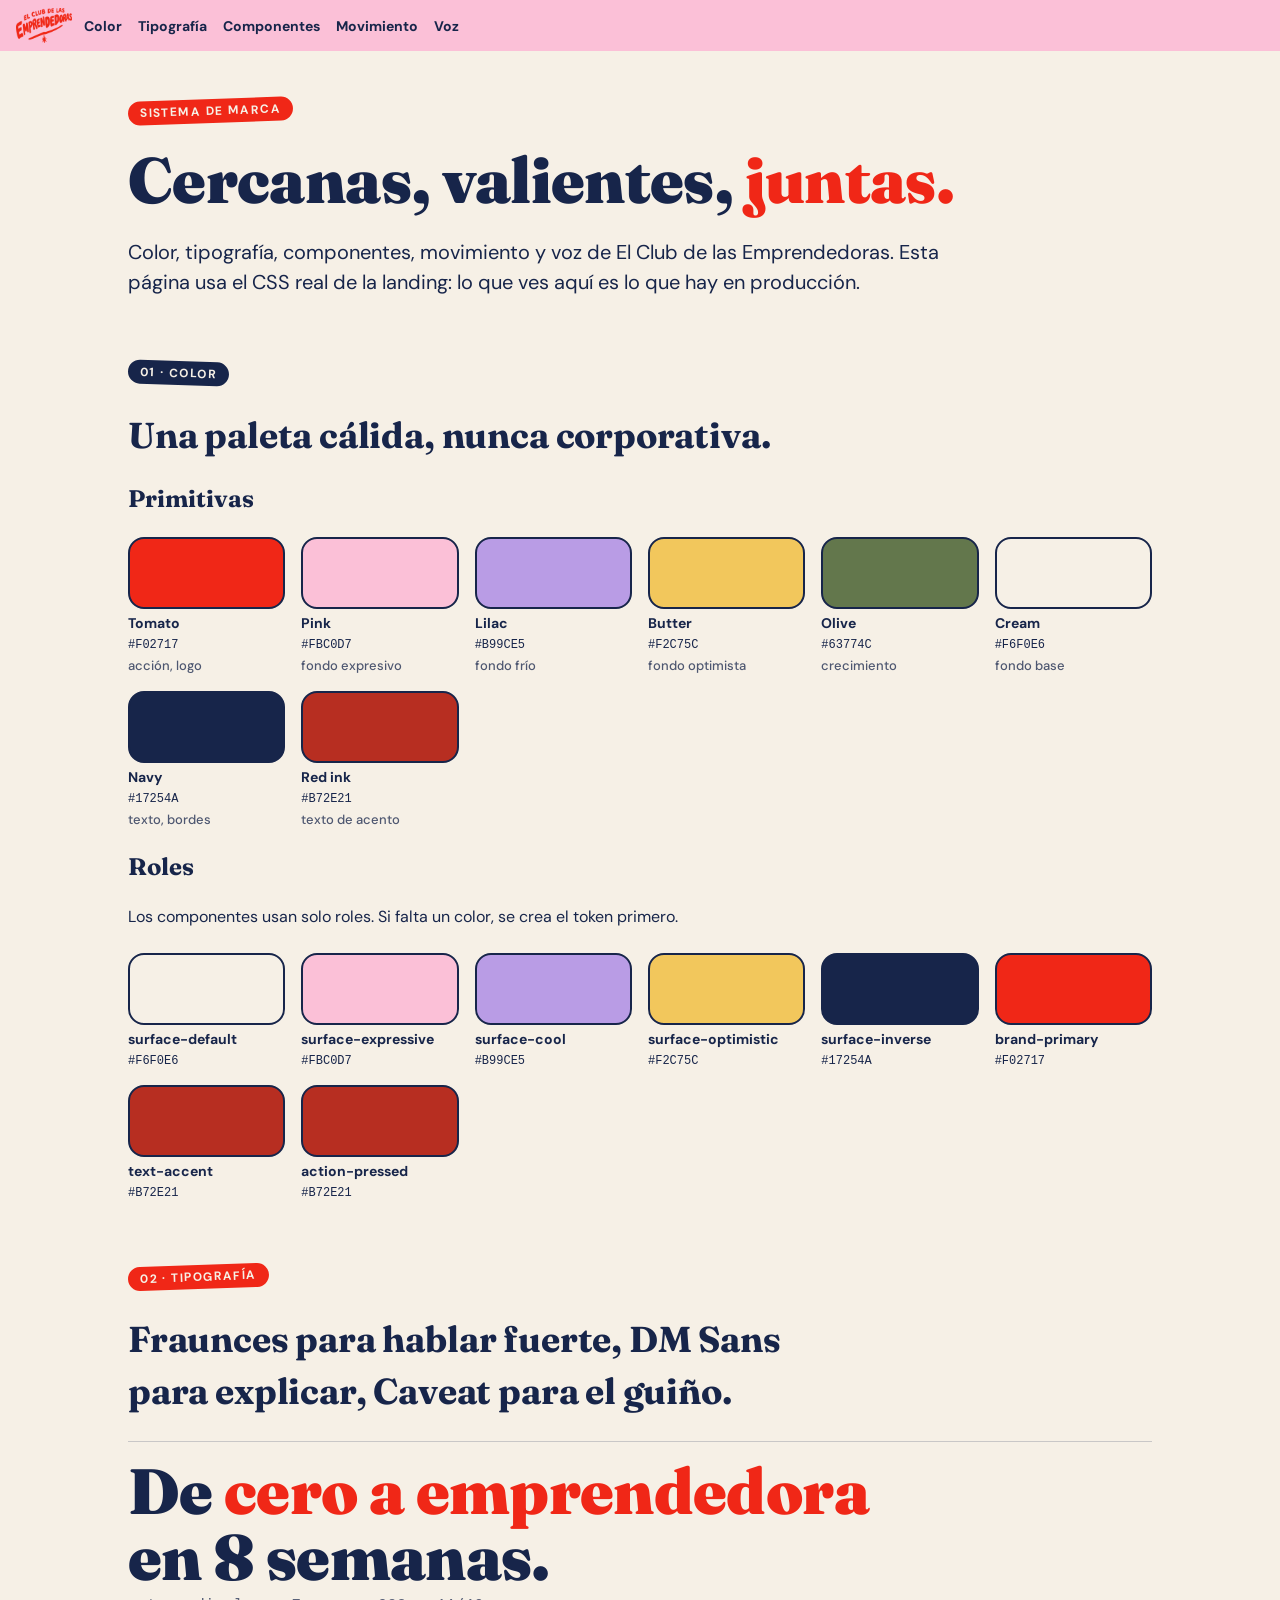
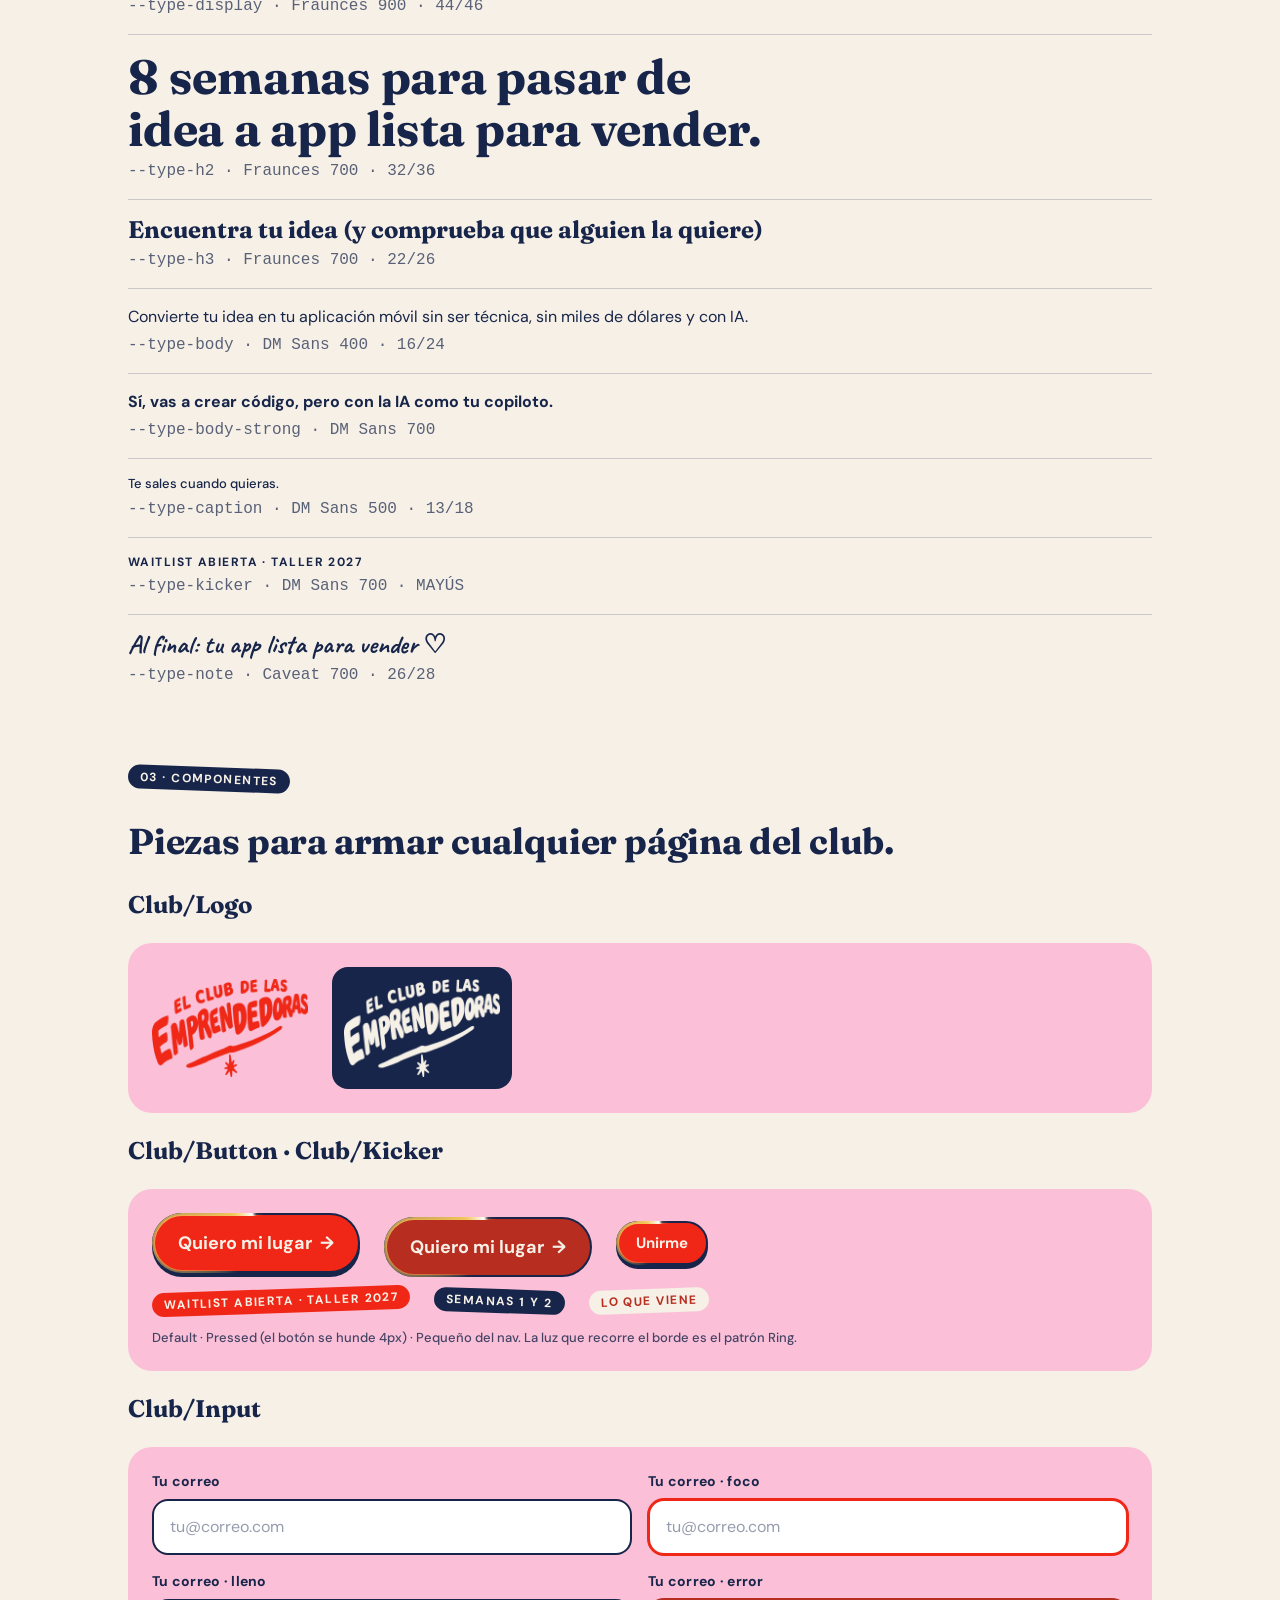
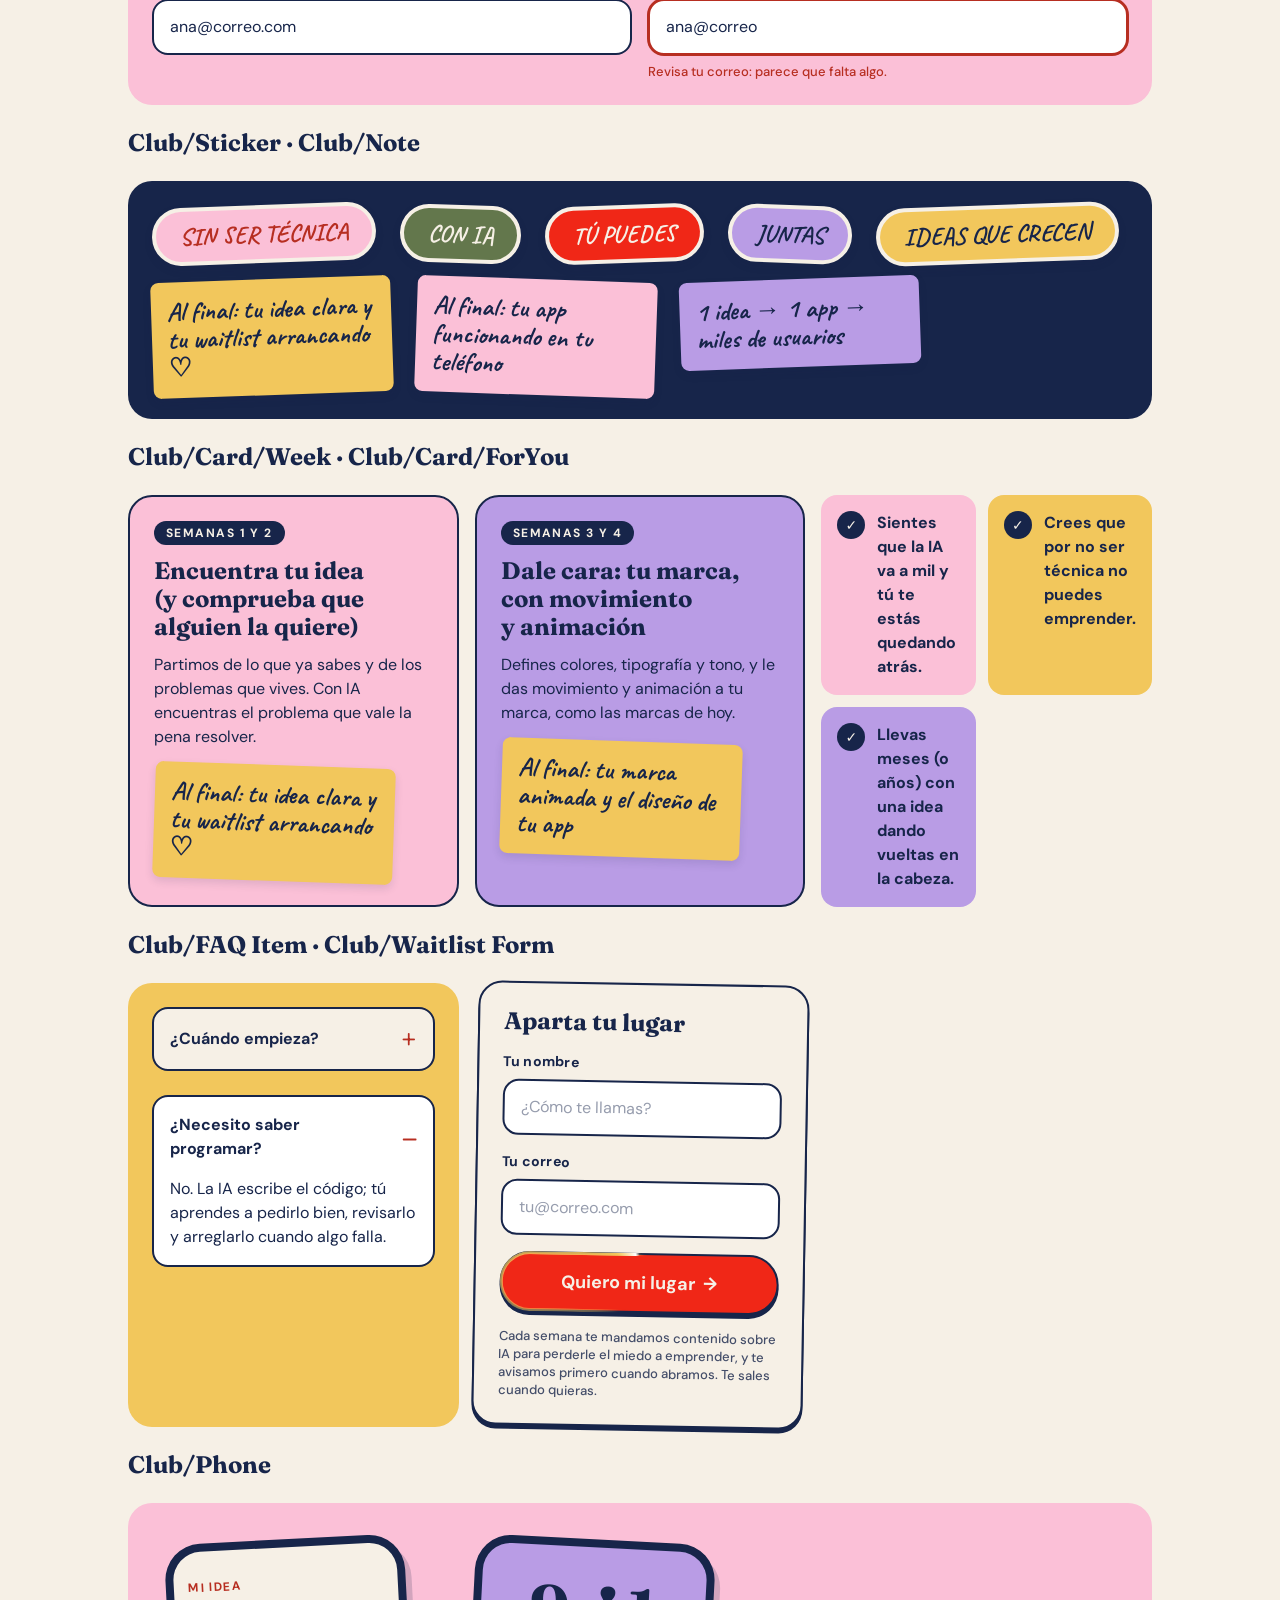
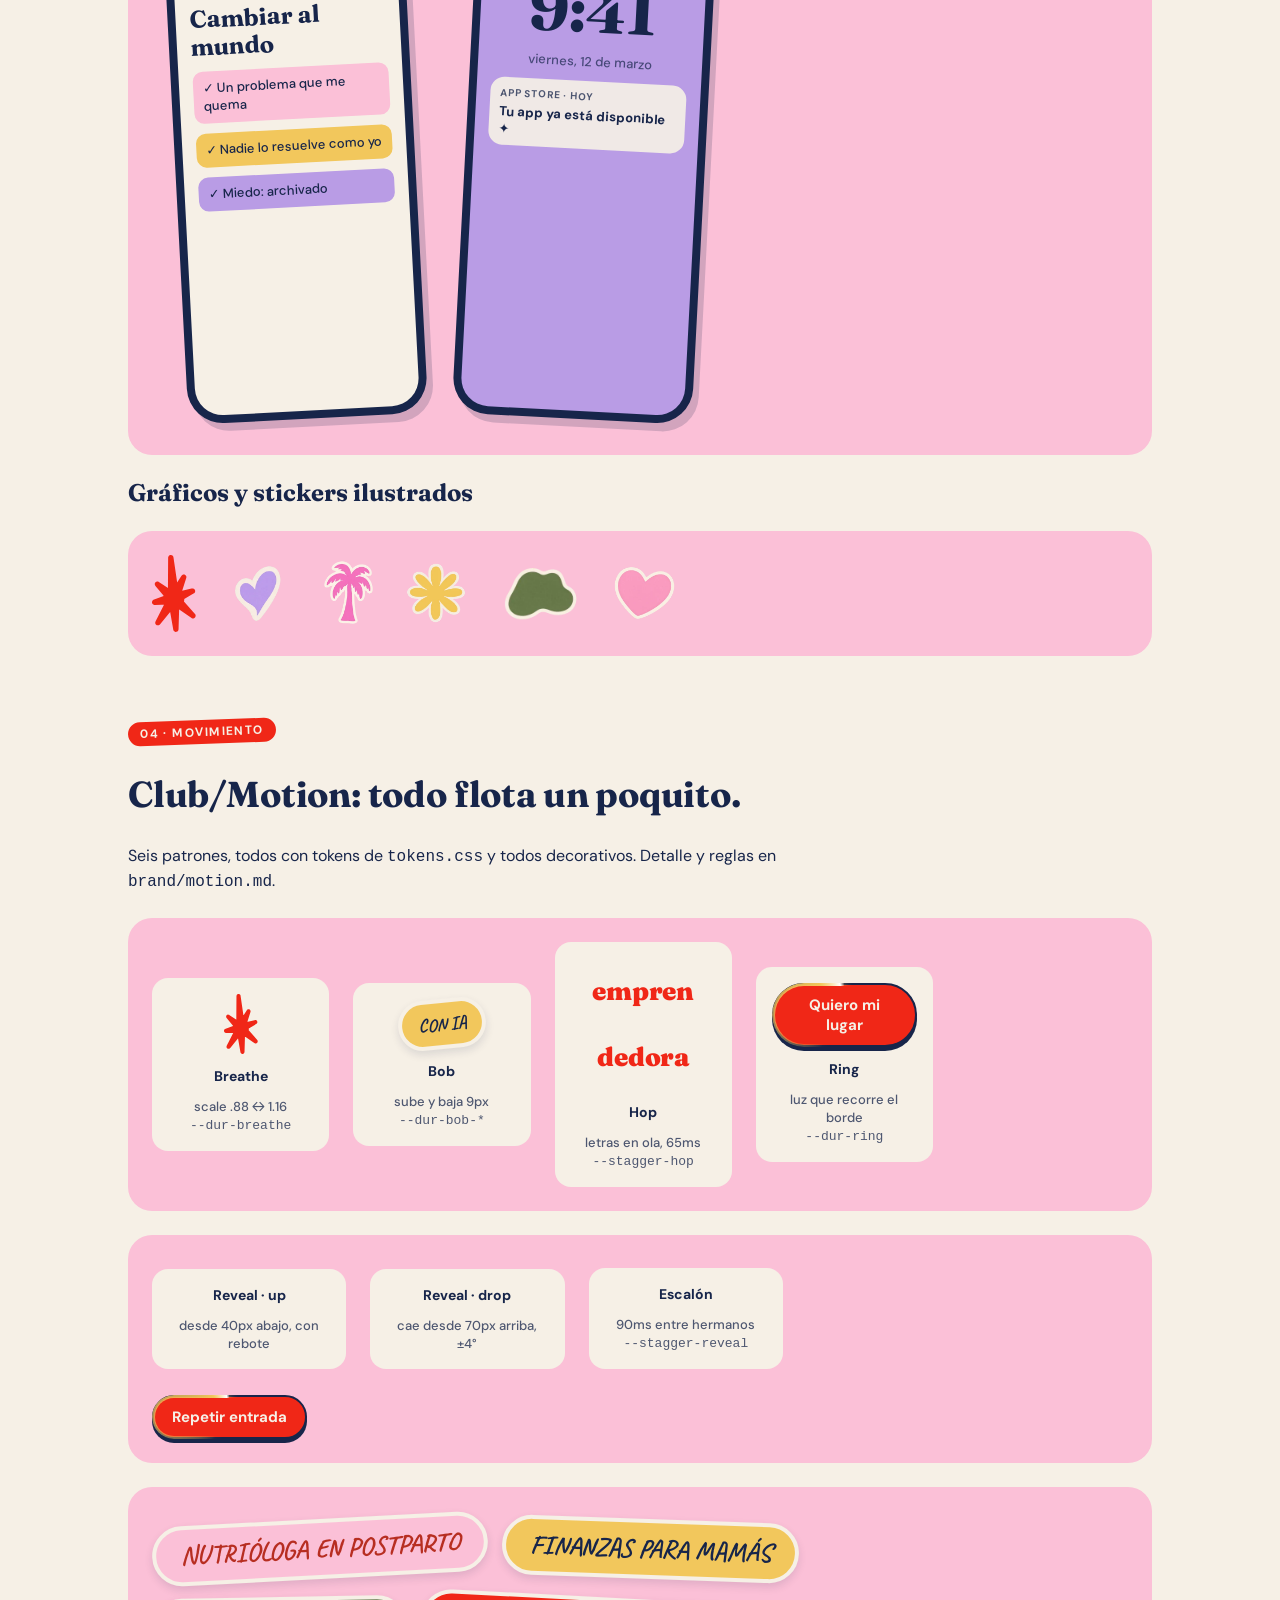
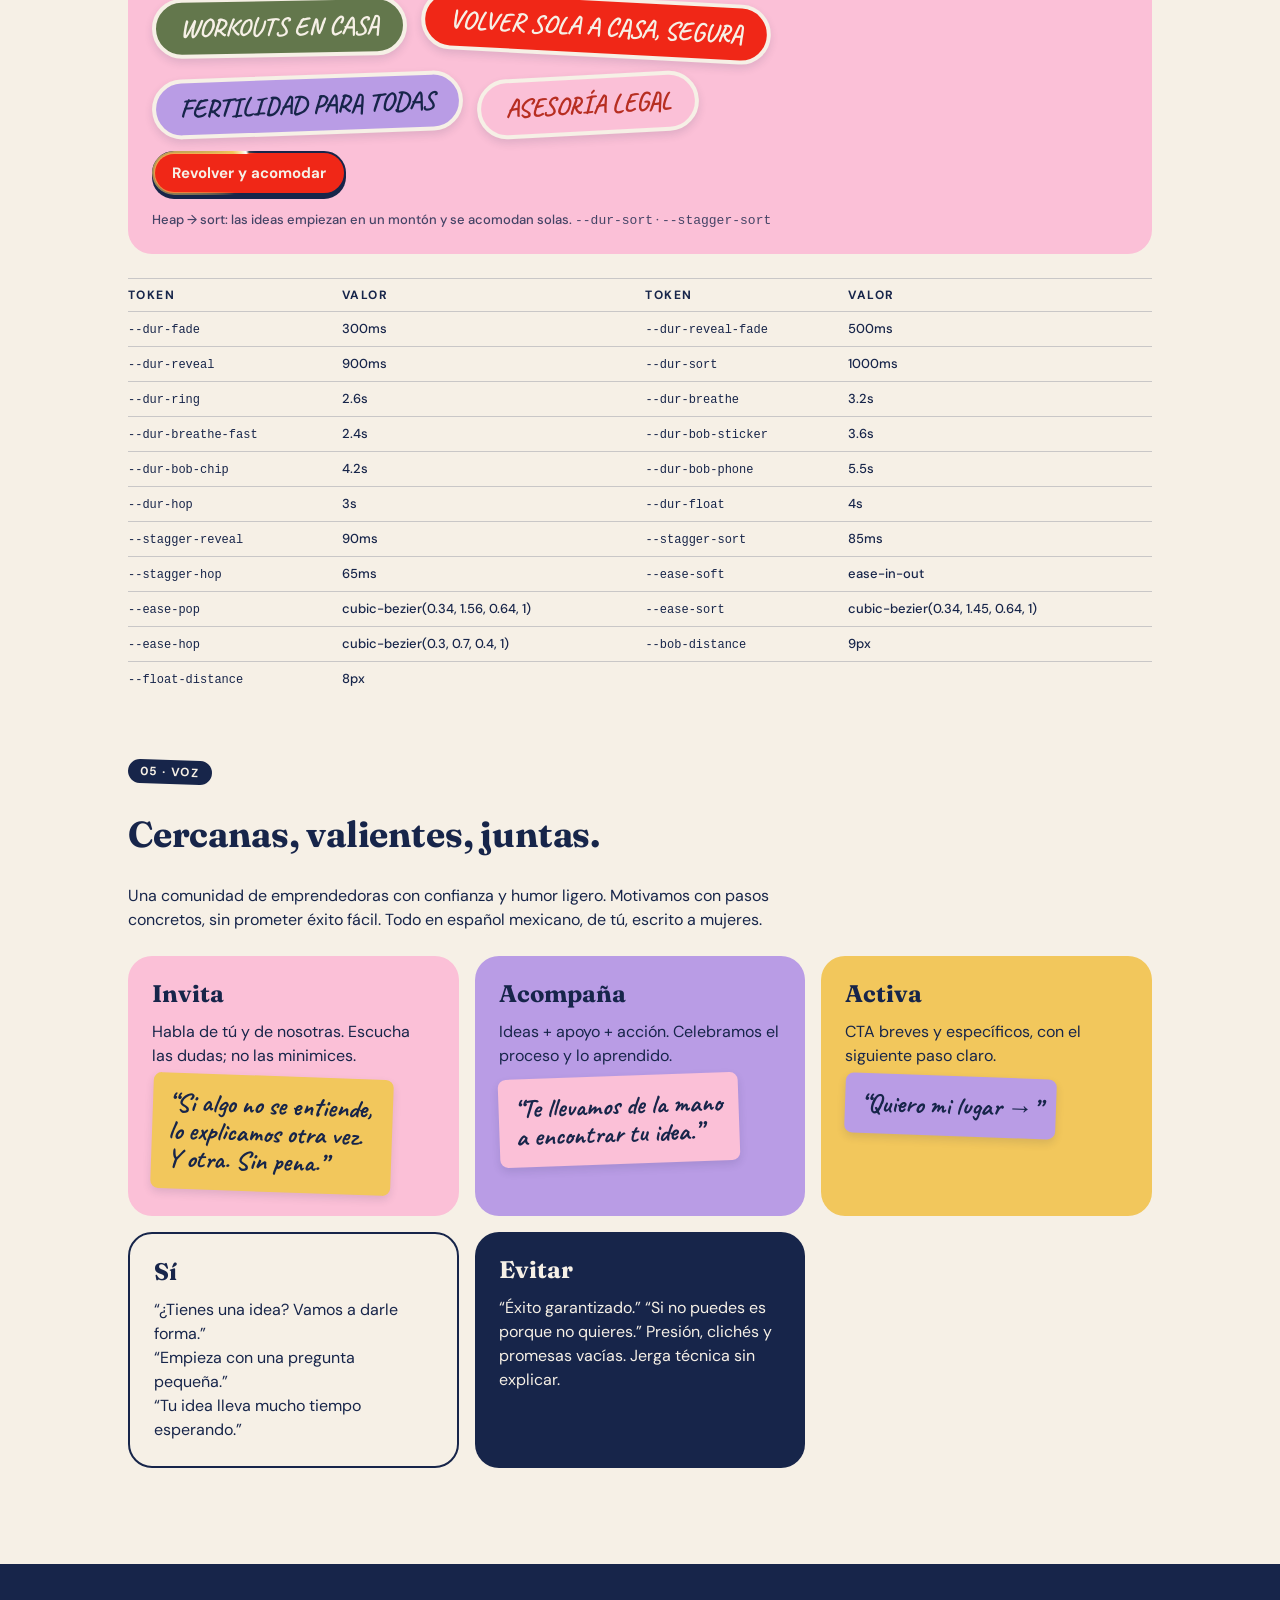
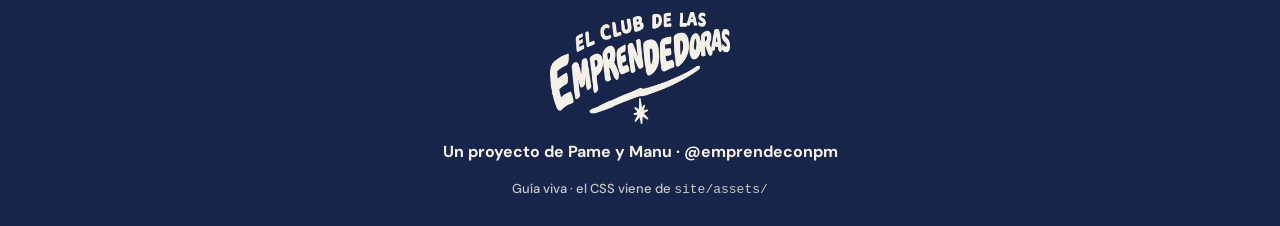
==== brand/index.html @ 13dfbea9 "Add the brand system: voice, foundations, components, motion, and a living guide Motion values becom" ====
<!doctype html>
<html lang="es-MX">
<head>
  <meta charset="utf-8">
  <meta name="viewport" content="width=device-width, initial-scale=1">
  <meta name="robots" content="noindex">
  <title>Sistema de marca · El Club de las Emprendedoras</title>
  <link rel="preconnect" href="https://fonts.googleapis.com">
  <link rel="preconnect" href="https://fonts.gstatic.com" crossorigin>
  <link rel="stylesheet" href="https://fonts.googleapis.com/css2?family=Caveat:wght@400;700&family=DM+Sans:opsz,wght@9..40,400;9..40,500;9..40,700&family=Fraunces:opsz,wght@9..144,700;9..144,900&display=swap">
  <!-- The guide renders with the site's own CSS, so it can't drift from the code. Serve from the repo root. -->
  <link rel="stylesheet" href="../site/assets/tokens.css">
  <link rel="stylesheet" href="../site/assets/styles.css">
  <style>
    .guide { max-width: var(--content-max); margin: 0 auto; padding: 0 var(--gutter) var(--space-96); }
    .guide__top {
      position: sticky; top: 0; z-index: 50; display: flex; gap: var(--space-12); align-items: center;
      padding: var(--space-8) var(--space-16); background: var(--surface-expressive);
    }
    .guide__top img { width: 56px; flex: none; }
    .guide__top nav { display: flex; gap: var(--space-16); overflow-x: auto; scrollbar-width: none; font: var(--type-label); white-space: nowrap; }
    .guide__top a { text-decoration: none; }
    .guide__top a:hover { text-decoration: underline; }
    .guide section { padding-top: var(--space-64); display: flex; flex-direction: column; gap: var(--space-24); }
    .guide h2.h2 { font-size: 28px; }
    .guide .intro { max-width: 60ch; }
    .grid { display: grid; gap: var(--space-16); grid-template-columns: repeat(auto-fill, minmax(min(100%, 140px), 1fr)); }
    .grid--wide { grid-template-columns: repeat(auto-fill, minmax(min(100%, 320px), 1fr)); }
    .cell { display: flex; flex-direction: column; gap: var(--space-8); align-items: flex-start; }
    .cell > small, .swatch small { font: var(--type-caption); opacity: 0.75; }
    .swatch { display: flex; flex-direction: column; gap: var(--space-4); font: var(--type-label); }
    .swatch i {
      display: block; height: 72px; border-radius: var(--radius-16); border: var(--stroke-ui) solid var(--border-default);
    }
    .swatch code, .cell code, .tokens code { font: 500 12px/16px ui-monospace, Menlo, monospace; }
    .specimen { display: grid; gap: var(--space-4); padding: var(--space-16) 0; border-top: var(--stroke-fine) solid rgb(23 37 74 / 0.2); }
    .specimen code { opacity: 0.7; }
    .stage { background: var(--surface-inverse); border-radius: var(--radius-24); padding: var(--space-24); color: var(--text-inverse); display: flex; flex-direction: column; gap: var(--space-16); align-items: flex-start; }
    .stage--light { background: var(--surface-expressive); color: var(--text-default); }
    .demo-row { display: flex; flex-wrap: wrap; gap: var(--space-24); align-items: center; }
    .demo-box { display: flex; flex-direction: column; gap: var(--space-12); align-items: center; padding: var(--space-16); background: var(--surface-default); color: var(--text-default); border-radius: var(--radius-16); min-width: 150px; text-align: center; }
    .demo-row > .demo-box { flex: 1 1 150px; }
    .demo-box img { width: 56px; }
    .demo-box strong { font: var(--type-label); }
    .demo-box small { font: var(--type-caption); opacity: 0.75; max-width: 22ch; }
    .btn.is-pressed { transform: translateY(4px); box-shadow: none; background: var(--action-pressed); }
    .field--focus input { border-color: var(--brand-primary); box-shadow: 0 0 0 1px var(--brand-primary); }
    .card-week { margin-top: 0; }
    .tokens { width: 100%; border-collapse: collapse; font: var(--type-caption); }
    .tokens th, .tokens td { text-align: left; padding: var(--space-8) var(--space-12) var(--space-8) 0; border-top: var(--stroke-fine) solid rgb(23 37 74 / 0.2); vertical-align: top; }
    .tokens th { font: var(--type-kicker); letter-spacing: .12em; text-transform: uppercase; }
    .replay { align-self: flex-start; }
    .voice { display: grid; gap: var(--space-16); grid-template-columns: repeat(auto-fit, minmax(min(100%, 260px), 1fr)); }
    .voice > div { padding: var(--space-24); border-radius: var(--radius-24); display: flex; flex-direction: column; gap: var(--space-8); }
    .voice h3 { margin-bottom: var(--space-4); }
    .no-motion-note { display: none; }
    @media (prefers-reduced-motion: reduce) { .no-motion-note { display: block; } }
    @media (min-width: 900px) { .guide h2.h2 { font-size: 36px; } }
  </style>
</head>
<body>
  <header class="guide__top">
    <img src="../site/assets/brand/logo-tomato.webp" width="56" height="35" alt="El Club de las Emprendedoras">
    <nav aria-label="Secciones">
      <a href="#color">Color</a><a href="#tipografia">Tipografía</a><a href="#componentes">Componentes</a>
      <a href="#movimiento">Movimiento</a><a href="#voz">Voz</a>
    </nav>
  </header>

  <main class="guide">
    <section style="padding-top: var(--space-48)">
      <p class="kicker kicker--tomato tilt-l">Sistema de marca</p>
      <h1 class="display">Cercanas, valientes, <span class="accent">juntas.</span></h1>
      <p class="lead intro">Color, tipografía, componentes, movimiento y voz de El Club de las Emprendedoras. Esta página usa el CSS real de la landing: lo que ves aquí es lo que hay en producción.</p>
      <p class="caption no-motion-note">Tienes “reducir movimiento” activado en tu sistema: las animaciones de esta guía están apagadas, igual que en la landing.</p>
    </section>

    <!-- COLOR -->
    <section id="color">
      <p class="kicker kicker--navy tilt-r">01 · Color</p>
      <h2 class="h2">Una paleta cálida, nunca corporativa.</h2>
      <h3 class="h3">Primitivas</h3>
      <div class="grid">
        <div class="swatch"><i style="background:var(--club-tomato)"></i>Tomato<code data-var="--club-tomato"></code><small>acción, logo</small></div>
        <div class="swatch"><i style="background:var(--club-pink)"></i>Pink<code data-var="--club-pink"></code><small>fondo expresivo</small></div>
        <div class="swatch"><i style="background:var(--club-lilac)"></i>Lilac<code data-var="--club-lilac"></code><small>fondo frío</small></div>
        <div class="swatch"><i style="background:var(--club-butter)"></i>Butter<code data-var="--club-butter"></code><small>fondo optimista</small></div>
        <div class="swatch"><i style="background:var(--club-olive)"></i>Olive<code data-var="--club-olive"></code><small>crecimiento</small></div>
        <div class="swatch"><i style="background:var(--club-cream)"></i>Cream<code data-var="--club-cream"></code><small>fondo base</small></div>
        <div class="swatch"><i style="background:var(--club-navy)"></i>Navy<code data-var="--club-navy"></code><small>texto, bordes</small></div>
        <div class="swatch"><i style="background:var(--club-red-ink)"></i>Red ink<code data-var="--club-red-ink"></code><small>texto de acento</small></div>
      </div>
      <h3 class="h3">Roles</h3>
      <p>Los componentes usan solo roles. Si falta un color, se crea el token primero.</p>
      <div class="grid">
        <div class="swatch"><i style="background:var(--surface-default)"></i>surface-default<code data-var="--surface-default"></code></div>
        <div class="swatch"><i style="background:var(--surface-expressive)"></i>surface-expressive<code data-var="--surface-expressive"></code></div>
        <div class="swatch"><i style="background:var(--surface-cool)"></i>surface-cool<code data-var="--surface-cool"></code></div>
        <div class="swatch"><i style="background:var(--surface-optimistic)"></i>surface-optimistic<code data-var="--surface-optimistic"></code></div>
        <div class="swatch"><i style="background:var(--surface-inverse)"></i>surface-inverse<code data-var="--surface-inverse"></code></div>
        <div class="swatch"><i style="background:var(--brand-primary)"></i>brand-primary<code data-var="--brand-primary"></code></div>
        <div class="swatch"><i style="background:var(--text-accent)"></i>text-accent<code data-var="--text-accent"></code></div>
        <div class="swatch"><i style="background:var(--action-pressed)"></i>action-pressed<code data-var="--action-pressed"></code></div>
      </div>
    </section>

    <!-- TIPOGRAFIA -->
    <section id="tipografia">
      <p class="kicker kicker--tomato tilt-l">02 · Tipografía</p>
      <h2 class="h2">Fraunces para hablar fuerte, DM Sans para explicar, Caveat para el guiño.</h2>
      <div>
        <div class="specimen"><span class="display">De <span class="accent">cero a emprendedora</span> en 8 semanas.</span><code>--type-display · Fraunces 900 · 44/46</code></div>
        <div class="specimen"><span class="h2">8 semanas para pasar de idea a app lista para vender.</span><code>--type-h2 · Fraunces 700 · 32/36</code></div>
        <div class="specimen"><span class="h3">Encuentra tu idea (y comprueba que alguien la quiere)</span><code>--type-h3 · Fraunces 700 · 22/26</code></div>
        <div class="specimen"><span style="font: var(--type-body)">Convierte tu idea en tu aplicación móvil sin ser técnica, sin miles de dólares y con IA.</span><code>--type-body · DM Sans 400 · 16/24</code></div>
        <div class="specimen"><span style="font: var(--type-body-strong)">Sí, vas a crear código, pero con la IA como tu copiloto.</span><code>--type-body-strong · DM Sans 700</code></div>
        <div class="specimen"><span style="font: var(--type-caption)">Te sales cuando quieras.</span><code>--type-caption · DM Sans 500 · 13/18</code></div>
        <div class="specimen"><span style="font: var(--type-kicker); letter-spacing:.12em; text-transform:uppercase">Waitlist abierta · Taller 2027</span><code>--type-kicker · DM Sans 700 · MAYÚS</code></div>
        <div class="specimen"><span style="font: var(--type-note)">Al final: tu app lista para vender ♡</span><code>--type-note · Caveat 700 · 26/28</code></div>
      </div>
    </section>

    <!-- COMPONENTES -->
    <section id="componentes">
      <p class="kicker kicker--navy tilt-r">03 · Componentes</p>
      <h2 class="h2">Piezas para armar cualquier página del club.</h2>

      <h3 class="h3">Club/Logo</h3>
      <div class="stage stage--light">
        <div class="demo-row">
          <img src="../site/assets/brand/logo-tomato.webp" width="156" height="97" alt="Logo tomato">
          <span style="background:var(--surface-inverse); padding:12px; border-radius:16px"><img src="../site/assets/brand/logo-cream.webp" width="156" height="97" alt="Logo cream"></span>
        </div>
      </div>

      <h3 class="h3">Club/Button · Club/Kicker</h3>
      <div class="stage stage--light">
        <div class="demo-row">
          <a class="btn" href="#componentes"><span class="btn__label">Quiero mi lugar</span><span aria-hidden="true">→</span></a>
          <a class="btn is-pressed" href="#componentes"><span class="btn__label">Quiero mi lugar</span><span aria-hidden="true">→</span></a>
          <a class="btn btn--sm" href="#componentes">Unirme</a>
        </div>
        <div class="demo-row">
          <span class="kicker kicker--tomato tilt-l">Waitlist abierta · Taller 2027</span>
          <span class="kicker kicker--navy tilt-r">Semanas 1 y 2</span>
          <span class="kicker kicker--cream tilt-l">Lo que viene</span>
        </div>
        <small class="caption">Default · Pressed (el botón se hunde 4px) · Pequeño del nav. La luz que recorre el borde es el patrón Ring.</small>
      </div>

      <h3 class="h3">Club/Input</h3>
      <div class="stage stage--light">
        <div class="grid grid--wide" style="width:100%">
          <div class="field"><label for="i1">Tu correo</label><input id="i1" type="email" placeholder="tu@correo.com"></div>
          <div class="field field--focus"><label for="i2">Tu correo · foco</label><input id="i2" type="email" placeholder="tu@correo.com"></div>
          <div class="field"><label for="i3">Tu correo · lleno</label><input id="i3" type="email" value="ana@correo.com"></div>
          <div class="field"><label for="i4">Tu correo · error</label><input id="i4" type="email" value="ana@correo" aria-invalid="true"><p class="field__error">Revisa tu correo: parece que falta algo.</p></div>
        </div>
      </div>

      <h3 class="h3">Club/Sticker · Club/Note</h3>
      <div class="stage">
        <div class="demo-row">
          <span class="sticker sticker--pink tilt-l">Sin ser técnica</span>
          <span class="sticker sticker--olive tilt-r">Con IA</span>
          <span class="sticker sticker--tomato tilt-l">Tú puedes</span>
          <span class="sticker sticker--lilac tilt-r">Juntas</span>
          <span class="sticker sticker--butter tilt-l">Ideas que crecen</span>
        </div>
        <div class="demo-row">
          <p class="note note--butter tilt-l">Al final: tu idea clara y tu waitlist arrancando ♡</p>
          <p class="note note--pink tilt-r">Al final: tu app funcionando en tu teléfono</p>
          <p class="note note--lilac tilt-l">1 idea → 1 app → miles de usuarios</p>
        </div>
      </div>

      <h3 class="h3">Club/Card/Week · Club/Card/ForYou</h3>
      <div class="grid grid--wide">
        <article class="card-week card-week--pink">
          <p class="kicker kicker--navy">Semanas 1 y 2</p>
          <h3 class="h3">Encuentra tu idea (y comprueba que alguien la quiere)</h3>
          <p>Partimos de lo que ya sabes y de los problemas que vives. Con IA encuentras el problema que vale la pena resolver.</p>
          <p class="note note--butter tilt-r">Al final: tu idea clara y tu waitlist arrancando ♡</p>
        </article>
        <article class="card-week card-week--lilac">
          <p class="kicker kicker--navy">Semanas 3 y 4</p>
          <h3 class="h3">Dale cara: tu marca, con movimiento y animación</h3>
          <p>Defines colores, tipografía y tono, y le das movimiento y animación a tu marca, como las marcas de hoy.</p>
          <p class="note note--butter tilt-r">Al final: tu marca animada y el diseño de tu app</p>
        </article>
        <ul class="for-you" style="align-self:start">
          <li class="for-you__item for-you__item--pink">Sientes que la IA va a mil y tú te estás quedando atrás.</li>
          <li class="for-you__item for-you__item--butter">Crees que por no ser técnica no puedes emprender.</li>
          <li class="for-you__item for-you__item--lilac">Llevas meses (o años) con una idea dando vueltas en la cabeza.</li>
        </ul>
      </div>

      <h3 class="h3">Club/FAQ Item · Club/Waitlist Form</h3>
      <div class="grid grid--wide">
        <div class="stage" style="background:var(--surface-optimistic); color:var(--text-default)">
          <div class="faq" style="width:100%; display:flex; flex-direction:column; gap:12px">
            <details class="faq__item"><summary>¿Cuándo empieza?</summary><p>En 2027. Las que están en la waitlist conocen la fecha antes que nadie.</p></details>
            <details class="faq__item" open><summary>¿Necesito saber programar?</summary><p>No. La IA escribe el código; tú aprendes a pedirlo bien, revisarlo y arreglarlo cuando algo falla.</p></details>
          </div>
        </div>
        <div class="waitlist waitlist--tilt">
          <form class="waitlist__form" onsubmit="return false">
            <h3 class="h3">Aparta tu lugar</h3>
            <div class="field"><label for="w1">Tu nombre</label><input id="w1" type="text" placeholder="¿Cómo te llamas?"></div>
            <div class="field"><label for="w2">Tu correo</label><input id="w2" type="email" placeholder="tu@correo.com"></div>
            <button class="btn btn--block" type="submit"><span class="btn__label">Quiero mi lugar</span><span aria-hidden="true">→</span></button>
            <p class="caption">Cada semana te mandamos contenido sobre IA para perderle el miedo a emprender, y te avisamos primero cuando abramos. Te sales cuando quieras.</p>
          </form>
        </div>
      </div>

      <h3 class="h3">Club/Phone</h3>
      <div class="stage stage--light">
        <div class="demo-row" style="gap:48px; padding:12px 24px">
          <div class="phone phone--tilt-l" aria-hidden="true">
            <div class="phone__screen">
              <p class="screen-kicker">Mi idea</p>
              <p class="screen-title">Cambiar al mundo</p>
              <p class="screen-row screen-row--pink">✓ Un problema que me quema</p>
              <p class="screen-row screen-row--butter">✓ Nadie lo resuelve como yo</p>
              <p class="screen-row screen-row--lilac">✓ Miedo: archivado</p>
            </div>
          </div>
          <div class="phone phone--tilt-r" aria-hidden="true">
            <div class="phone__screen phone__screen--lock">
              <p class="screen-time">9:41</p>
              <p class="screen-caption">viernes, 12 de marzo</p>
              <p class="screen-notif"><small>App Store · hoy</small>Tu app ya está disponible ✦</p>
            </div>
          </div>
        </div>
      </div>

      <h3 class="h3">Gráficos y stickers ilustrados</h3>
      <div class="stage stage--light">
        <div class="demo-row">
          <img src="../site/assets/brand/asterisk.svg" width="44" height="78" alt="Asterisco">
          <img src="../site/assets/img/lilac-heart.webp" width="72" height="69" alt="Corazón lila">
          <img src="../site/assets/img/pink-palm.webp" width="64" height="74" alt="Palma rosa">
          <img src="../site/assets/img/yellow-flower.webp" width="64" height="64" alt="Flor mantequilla">
          <img src="../site/assets/img/olive-blob.webp" width="96" alt="Blob olive">
          <img src="../site/assets/img/pink-heart.webp" width="64" height="59" alt="Corazón rosa">
        </div>
      </div>
    </section>

    <!-- MOVIMIENTO -->
    <section id="movimiento">
      <p class="kicker kicker--tomato tilt-l">04 · Movimiento</p>
      <h2 class="h2">Club/Motion: todo flota un poquito.</h2>
      <p class="intro">Seis patrones, todos con tokens de <code>tokens.css</code> y todos decorativos. Detalle y reglas en <code>brand/motion.md</code>.</p>

      <div class="stage stage--light">
        <div class="demo-row">
          <div class="demo-box"><img src="../site/assets/brand/asterisk.svg" alt="" style="width:34px; animation: club-breathe var(--dur-breathe-fast) var(--ease-soft) infinite"><strong>Breathe</strong><small>scale .88 ↔ 1.16<br><code>--dur-breathe</code></small></div>
          <div class="demo-box"><span class="sticker sticker--butter" style="animation: club-bob var(--dur-bob-sticker) var(--ease-soft) infinite; rotate:-6deg; font-size:18px; padding:8px 16px">Con IA</span><strong>Bob</strong><small>sube y baja 9px<br><code>--dur-bob-*</code></small></div>
          <div class="demo-box"><span class="display" style="font-size:26px"><span class="accent" id="hop-demo">emprendedora</span></span><strong>Hop</strong><small>letras en ola, 65ms<br><code>--stagger-hop</code></small></div>
          <div class="demo-box"><a class="btn btn--sm" href="#movimiento">Quiero mi lugar</a><strong>Ring</strong><small>luz que recorre el borde<br><code>--dur-ring</code></small></div>
        </div>
      </div>

      <div class="stage stage--light">
        <div class="motion" id="reveal-demo">
          <div class="demo-row" style="min-height:120px">
            <div data-reveal="up" class="demo-box"><strong>Reveal · up</strong><small>desde 40px abajo, con rebote</small></div>
            <div data-reveal="drop" class="demo-box" style="--d:90ms"><strong>Reveal · drop</strong><small>cae desde 70px arriba, ±4°</small></div>
            <div data-reveal="up" class="demo-box" style="--d:180ms"><strong>Escalón</strong><small>90ms entre hermanos<br><code>--stagger-reveal</code></small></div>
          </div>
        </div>
        <button class="btn btn--sm replay" type="button" id="replay-reveal">Repetir entrada</button>
      </div>

      <div class="stage stage--light">
        <div class="motion">
          <ul class="chips" id="sort-demo" aria-label="Ejemplo de ideas">
            <li class="sticker sticker--pink">Nutrióloga en postparto</li>
            <li class="sticker sticker--butter">Finanzas para mamás</li>
            <li class="sticker sticker--olive">Workouts en casa</li>
            <li class="sticker sticker--tomato">Volver sola a casa, segura</li>
            <li class="sticker sticker--lilac">Fertilidad para todas</li>
            <li class="sticker sticker--pink">Asesoría legal</li>
          </ul>
        </div>
        <button class="btn btn--sm replay" type="button" id="replay-sort">Revolver y acomodar</button>
        <small class="caption">Heap → sort: las ideas empiezan en un montón y se acomodan solas. <code>--dur-sort</code> · <code>--stagger-sort</code></small>
      </div>

      <div style="overflow-x:auto">
      <table class="tokens">
        <thead><tr><th>Token</th><th>Valor</th><th>Token</th><th>Valor</th></tr></thead>
        <tbody id="motion-tokens"></tbody>
      </table>
      </div>
    </section>

    <!-- VOZ -->
    <section id="voz">
      <p class="kicker kicker--navy tilt-r">05 · Voz</p>
      <h2 class="h2">Cercanas, valientes, juntas.</h2>
      <p class="intro">Una comunidad de emprendedoras con confianza y humor ligero. Motivamos con pasos concretos, sin prometer éxito fácil. Todo en español mexicano, de tú, escrito a mujeres.</p>
      <div class="voice">
        <div style="background:var(--brand-secondary)"><h3 class="h3">Invita</h3><p>Habla de tú y de nosotras. Escucha las dudas; no las minimices.</p><p class="note note--butter tilt-r">“Si algo no se entiende, lo explicamos otra vez. Y otra. Sin pena.”</p></div>
        <div style="background:var(--brand-tertiary)"><h3 class="h3">Acompaña</h3><p>Ideas + apoyo + acción. Celebramos el proceso y lo aprendido.</p><p class="note note--pink tilt-l">“Te llevamos de la mano a encontrar tu idea.”</p></div>
        <div style="background:var(--surface-optimistic)"><h3 class="h3">Activa</h3><p>CTA breves y específicos, con el siguiente paso claro.</p><p class="note note--lilac tilt-r">“Quiero mi lugar →”</p></div>
        <div style="background:var(--surface-default); border:2px solid var(--border-default)"><h3 class="h3">Sí</h3><p>“¿Tienes una idea? Vamos a darle forma.”<br>“Empieza con una pregunta pequeña.”<br>“Tu idea lleva mucho tiempo esperando.”</p></div>
        <div style="background:var(--surface-inverse); color:var(--text-inverse)"><h3 class="h3">Evitar</h3><p>“Éxito garantizado.” “Si no puedes es porque no quieres.” Presión, clichés y promesas vacías. Jerga técnica sin explicar.</p></div>
      </div>
    </section>
  </main>

  <footer class="footer">
    <img src="../site/assets/brand/logo-cream.webp" width="180" height="112" alt="El Club de las Emprendedoras">
    <p class="footer__by">Un proyecto de Pame y Manu · @emprendeconpm</p>
    <p class="caption">Guía viva · el CSS viene de <code>site/assets/</code></p>
  </footer>

  <script>
    (() => {
      const root = getComputedStyle(document.documentElement);
      const val = (name) => root.getPropertyValue(name).trim();
      document.querySelectorAll("[data-var]").forEach((el) => { el.textContent = val(el.dataset.var).toUpperCase(); });

      // Motion token table, read from tokens.css so it can't drift.
      const names = ["--dur-fade", "--dur-reveal-fade", "--dur-reveal", "--dur-sort", "--dur-ring", "--dur-breathe", "--dur-breathe-fast",
        "--dur-bob-sticker", "--dur-bob-chip", "--dur-bob-phone", "--dur-hop", "--dur-float", "--stagger-reveal", "--stagger-sort",
        "--stagger-hop", "--ease-soft", "--ease-pop", "--ease-sort", "--ease-hop", "--bob-distance", "--float-distance"];
      const tbody = document.getElementById("motion-tokens");
      for (let i = 0; i < names.length; i += 2) {
        const tr = document.createElement("tr");
        for (const n of [names[i], names[i + 1]]) {
          tr.insertAdjacentHTML("beforeend", n ? `<td><code>${n}</code></td><td>${val(n)}</td>` : "<td></td><td></td>");
        }
        tbody.append(tr);
      }

      // Hop: split the word into letters, same markup motion.js produces.
      const hop = document.getElementById("hop-demo");
      const text = hop.textContent;
      hop.setAttribute("aria-label", text);
      hop.textContent = "";
      [...text].forEach((ch, i) => {
        const s = document.createElement("span");
        s.className = "jump__ch"; s.style.setProperty("--i", i); s.textContent = ch; s.setAttribute("aria-hidden", "true");
        hop.append(s);
      });

      const reduce = matchMedia("(prefers-reduced-motion: reduce)").matches;

      // Reveal: toggle .is-in, the same class motion.js uses.
      const revealBox = document.getElementById("reveal-demo");
      const items = [...revealBox.querySelectorAll("[data-reveal]")];
      const playReveal = () => {
        items.forEach((el) => el.classList.remove("is-in"));
        void revealBox.offsetWidth;
        requestAnimationFrame(() => requestAnimationFrame(() => items.forEach((el) => el.classList.add("is-in"))));
      };
      new IntersectionObserver(([e], o) => { if (e.isIntersecting) { playReveal(); o.disconnect(); } }, { threshold: 0.4 }).observe(revealBox);
      document.getElementById("replay-reveal").addEventListener("click", playReveal);
      if (reduce) items.forEach((el) => el.classList.add("is-in"));

      // Heap -> sort, a small version of motion.js (offsetLeft/Top ignore transforms).
      const chips = document.getElementById("sort-demo");
      const stickers = [...chips.children];
      const rand = (i, s) => { const x = Math.sin(i * 12.9898 + s * 78.233) * 43758.5453; return x - Math.floor(x); };
      const pile = (salt) => {
        chips.classList.remove("is-sorted");
        const w = chips.clientWidth, heapY = Math.min(chips.clientHeight / 2, 90);
        stickers.forEach((c, i) => {
          c.style.setProperty("--i", i);
          const cx = c.offsetLeft + c.offsetWidth / 2, cy = c.offsetTop + c.offsetHeight / 2;
          const spread = Math.min(w * 0.26, 170);
          c.style.setProperty("--px", `${(w / 2 + (rand(i, 1 + salt) - 0.5) * 2 * spread - cx).toFixed(1)}px`);
          c.style.setProperty("--py", `${(heapY + (rand(i, 2 + salt) - 0.5) * 50 - cy).toFixed(1)}px`);
          c.style.setProperty("--pr", `${((rand(i, 3 + salt) - 0.5) * 40).toFixed(1)}deg`);
          c.style.zIndex = Math.floor(rand(i, 4 + salt) * stickers.length);
        });
      };
      let salt = 0;
      const replaySort = () => { salt++; pile(salt); void chips.offsetWidth; setTimeout(() => chips.classList.add("is-sorted"), 500); };
      document.fonts.ready.then(() => {
        pile(0);
        new IntersectionObserver(([e], o) => { if (e.isIntersecting) { o.disconnect(); setTimeout(() => chips.classList.add("is-sorted"), 400); } }, { threshold: 0.5 }).observe(chips);
      });
      if (reduce) chips.classList.add("is-sorted");
      document.getElementById("replay-sort").addEventListener("click", replaySort);
    })();
  </script>
</body>
</html>
---- site/assets/tokens.css ----
/*
  El Club de las Emprendedoras · design tokens
  Source of truth: Figma "Club de Emprendedoras" (J8iryor1WNwHz7VZTsfuFt)
  Collections: Club · Primitives / Club · Color roles / Club · Foundations
  Text styles: Club/* and Club/Mobile/*
  Components use the semantic roles, never the primitives directly.
*/
:root {
  /* Primitives */
  --club-tomato: #F02717;
  --club-pink: #FBC0D7;
  --club-lilac: #B99CE5;
  --club-butter: #F2C75C;
  --club-olive: #63774C;
  --club-cream: #F6F0E6;
  --club-navy: #17254A;
  --club-white: #FFFFFF;
  --club-red-ink: #B72E21;

  /* Color roles */
  --surface-default: var(--club-cream);
  --surface-expressive: var(--club-pink);
  --surface-cool: var(--club-lilac);
  --surface-optimistic: var(--club-butter);
  --surface-inverse: var(--club-navy);
  --brand-primary: var(--club-tomato);
  --brand-secondary: var(--club-pink);
  --brand-tertiary: var(--club-lilac);
  --brand-growth: var(--club-olive);
  --text-default: var(--club-navy);
  --text-inverse: var(--club-cream);
  --text-accent: var(--club-red-ink);
  --border-default: var(--club-navy);
  --action-default: var(--club-tomato);
  --action-pressed: var(--club-red-ink);
  --field-surface: var(--club-white);

  /* Space (4px base) */
  --space-4: 4px;
  --space-8: 8px;
  --space-12: 12px;
  --space-16: 16px;
  --space-24: 24px;
  --space-32: 32px;
  --space-48: 48px;
  --space-64: 64px;
  --space-80: 80px;
  --space-96: 96px;

  /* Radius */
  --radius-8: 8px;
  --radius-16: 16px;
  --radius-24: 24px;
  --radius-pill: 999px;

  /* Strokes & elevation */
  --stroke-fine: 1px;
  --stroke-ui: 2px;
  --stroke-doodle: 4px;
  --shadow-hard: 0 4px 0 0 var(--club-navy);
  --shadow-sticker: 0 4px 8px rgba(23, 37, 74, 0.12);

  /* Type families */
  --font-display: "Fraunces", Georgia, "Times New Roman", serif;
  --font-body: "DM Sans", system-ui, -apple-system, "Segoe UI", sans-serif;
  --font-note: "Caveat", "Comic Sans MS", cursive;

  /* Type scale (mobile first, grows on desktop in styles.css) */
  --type-display: 900 44px/46px var(--font-display);
  --type-h2: 700 32px/36px var(--font-display);
  --type-h3: 700 22px/26px var(--font-display);
  --type-body: 400 16px/24px var(--font-body);
  --type-body-strong: 700 16px/24px var(--font-body);
  --type-caption: 500 13px/18px var(--font-body);
  --type-kicker: 700 12px/16px var(--font-body);
  --type-label: 700 14px/20px var(--font-body);
  --type-button: 700 18px/24px var(--font-body);
  --type-note: 700 26px/28px var(--font-note);

  /* Motion: durations, beats and curves. Mirrors the "Club/Motion" component in docs (brand/motion.md).
     Idle loops animate translate/scale, reveals animate transform, tilts own rotate: never mix them. */
  --dur-fade: 300ms;       /* hero art crossfade, quick opacity */
  --dur-reveal-fade: 500ms;
  --dur-reveal: 900ms;     /* drop / rise into place */
  --dur-sort: 1000ms;      /* idea stickers leaving the heap */
  --dur-ring: 2.6s;        /* button light, one lap */
  --dur-breathe: 3.2s;
  --dur-breathe-fast: 2.4s;
  --dur-bob-sticker: 3.6s;
  --dur-bob-chip: 4.2s;
  --dur-bob-phone: 5.5s;
  --dur-hop: 3s;
  --dur-float: 4s;
  --stagger-reveal: 90ms;  /* siblings arriving together (max 6) */
  --stagger-sort: 85ms;    /* idea stickers */
  --stagger-hop: 65ms;     /* letters of the highlighted phrase */
  --ease-soft: ease-in-out;                      /* loops */
  --ease-pop: cubic-bezier(0.34, 1.56, 0.64, 1); /* reveals: a little bounce */
  --ease-sort: cubic-bezier(0.34, 1.45, 0.64, 1);
  --ease-hop: cubic-bezier(0.3, 0.7, 0.4, 1);
  --bob-distance: 9px;
  --float-distance: 8px;

  /* Layout */
  --gutter: 24px;
  --content-max: 1120px;
}
---- site/assets/styles.css ----
/* El Club de las Emprendedoras · landing (mobile first)
   Components mirror the Figma library: Club/Nav, Club/Button, Club/Input,
   Club/Kicker, Club/Sticker, Club/Note, Club/Card/Week, Club/Card/ForYou,
   Club/FAQ Item, Club/Waitlist Form, Club/Phone, Club/Footer. */

*, *::before, *::after { box-sizing: border-box; }
html { -webkit-text-size-adjust: 100%; scroll-behavior: smooth; scroll-padding-top: 80px; }
body {
  margin: 0;
  background: var(--surface-default);
  color: var(--text-default);
  font: var(--type-body);
  -webkit-font-smoothing: antialiased;
  overflow-x: hidden;
}
img { display: block; max-width: 100%; height: auto; }
main > section, .footer { overflow-x: clip; } /* nothing may widen the page on phones */
a { color: inherit; text-underline-offset: 3px; }
p, h1, h2, h3, ul, ol, figure { margin: 0; }
ul, ol { padding: 0; list-style: none; }
:focus-visible { outline: 3px solid var(--brand-primary); outline-offset: 3px; }

.skip-link {
  position: absolute; left: var(--space-16); top: -60px; z-index: 100;
  background: var(--surface-inverse); color: var(--text-inverse);
  padding: var(--space-8) var(--space-16); border-radius: var(--radius-pill);
}
.skip-link:focus { top: var(--space-8); }

/* ---------- Typography ---------- */
.display { font: var(--type-display); font-size: clamp(36px, 11.6vw, 44px); line-height: 1.05; letter-spacing: -0.01em; text-wrap: balance; }
/* The underlined phrase never wraps, so the hero headline scales with the
   column it sits in: "cero a emprendedora" is ~10.5em wide. */
.hero__copy { container-type: inline-size; }
.hero .display {
  font-size: clamp(24px, calc((100vw - 2 * var(--gutter)) / 10.8), 44px);
  font-size: clamp(24px, 9.2cqi, 44px);
}
.display--inverse { color: var(--text-inverse); }
.h2 { font: var(--type-h2); letter-spacing: -0.005em; text-wrap: balance; }
.h3 { font: var(--type-h3); text-wrap: balance; }
.lead { font: var(--type-body); font-size: 17px; line-height: 26px; max-width: 36ch; }
.lead--inverse { color: var(--text-inverse); }
.caption { font: var(--type-caption); opacity: 0.8; }
.accent { color: var(--brand-primary); }
.underline { position: relative; display: inline-block; white-space: nowrap; padding-bottom: 0.2em; } /* the padding reserves the stroke's room inside the line box, so it never overlaps the next line */ /* inline-block: WebKit gives the ::after 0 width on an inline box */
.underline::after {
  content: ""; position: absolute; left: -2%; right: -4%; bottom: 0; height: 0.28em;
  background: url("brand/underline.svg") no-repeat center / 100% 100%;
  pointer-events: none;
}

/* Rotation is part of the identity: nothing perfectly straight. */
.tilt-l { rotate: -2deg; }
.tilt-r { rotate: 2deg; }

/* ---------- Club/Kicker ---------- */
.kicker {
  display: inline-block; align-self: flex-start;
  font: var(--type-kicker); letter-spacing: 0.12em; text-transform: uppercase;
  padding: var(--space-4) var(--space-12); border-radius: var(--radius-pill);
}
.kicker--tomato { background: var(--brand-primary); color: var(--text-inverse); }
.kicker--navy { background: var(--surface-inverse); color: var(--text-inverse); }
.kicker--cream { background: var(--surface-default); color: var(--text-accent); }

/* ---------- Club/Button ---------- */
.btn {
  display: inline-flex; align-items: center; justify-content: center; gap: var(--space-8);
  font: var(--type-button); text-decoration: none; cursor: pointer;
  color: var(--text-inverse); background: var(--action-default);
  border: var(--stroke-ui) solid var(--border-default); border-radius: var(--radius-pill);
  padding: var(--space-16) var(--space-24);
  box-shadow: var(--shadow-hard);
  transition: transform 120ms ease, box-shadow 120ms ease, background-color 120ms ease;
  -webkit-tap-highlight-color: transparent;
}
.btn:hover { background: var(--action-pressed); }
.btn:active { transform: translateY(4px); box-shadow: none; background: var(--action-pressed); }
.btn[disabled] { opacity: 0.6; cursor: progress; }
.btn--block { width: 100%; }
.btn--sm { font: var(--type-label); font-size: 15px; padding: 10px 18px; }

/* ---------- Club/Sticker ---------- */
.sticker {
  display: inline-block;
  font: var(--type-note); font-size: 24px; line-height: 26px; text-transform: uppercase;
  padding: var(--space-12) var(--space-24); border-radius: var(--radius-pill);
  border: var(--stroke-doodle) solid var(--surface-default);
  box-shadow: var(--shadow-sticker);
  white-space: nowrap;
}
.sticker--pink { background: var(--brand-secondary); color: var(--text-accent); }
.sticker--olive { background: var(--brand-growth); color: var(--text-inverse); }
.sticker--tomato { background: var(--brand-primary); color: var(--text-inverse); }
.sticker--lilac { background: var(--brand-tertiary); color: var(--text-default); }
.sticker--butter { background: var(--surface-optimistic); color: var(--text-default); }

/* ---------- Club/Note ---------- */
.note {
  display: inline-block; align-self: flex-start; max-width: 240px;
  font: var(--type-note); font-weight: 700;
  padding: var(--space-16); border-radius: var(--radius-8);
  box-shadow: var(--shadow-sticker); color: var(--text-default);
}
.note--butter { background: var(--surface-optimistic); }
.note--pink { background: var(--brand-secondary); }
.note--lilac { background: var(--brand-tertiary); }

/* ---------- Club/Nav ---------- */
.nav {
  position: sticky; top: 0; z-index: 50;
  display: flex; align-items: center; justify-content: space-between;
  padding: var(--space-12) var(--space-16);
  background: var(--surface-expressive);
  transition: box-shadow 160ms ease;
}
.nav.is-scrolled { box-shadow: 0 2px 0 0 var(--border-default); }
.nav__logo img { width: 96px; }

/* ---------- 01 Hero ---------- */
.hero { background: var(--surface-expressive); overflow: hidden; }
.hero__inner { padding: var(--space-16) var(--gutter) 0; }
.hero__copy { display: flex; flex-direction: column; gap: var(--space-16); }
.hero__proof { text-align: center; }
.hero__art { position: relative; margin: var(--space-24) auto 0; max-width: 420px; }
.hero__illustration { width: 100%; }
.hero__sticker-a { position: absolute; left: -4px; bottom: 18%; rotate: -8deg; }
.hero__sticker-b { position: absolute; right: -2px; top: 6%; rotate: 9deg; }
.hero__spark { position: absolute; left: 4%; top: 4%; width: 34px; rotate: -10deg; }

/* ---------- Club/Waitlist Form + Club/Input ---------- */
.waitlist {
  background: var(--surface-default);
  border: var(--stroke-ui) solid var(--border-default);
  border-radius: var(--radius-24);
  box-shadow: var(--shadow-hard);
  padding: var(--space-24);
  scroll-margin-top: 88px;
}
.waitlist--tilt { rotate: 1deg; }
.waitlist__form { display: flex; flex-direction: column; gap: var(--space-16); }
.field { display: flex; flex-direction: column; gap: var(--space-8); }
.field label { font: var(--type-label); letter-spacing: 0.02em; }
.field input {
  width: 100%;
  font: var(--type-body); /* 16px keeps iOS from zooming */
  color: var(--text-default); background: var(--field-surface);
  border: var(--stroke-ui) solid var(--border-default); border-radius: var(--radius-16);
  padding: 14px var(--space-16);
  appearance: none;
}
.field input::placeholder { color: var(--text-default); opacity: 0.45; }
.field input:focus { outline: none; border-color: var(--brand-primary); box-shadow: 0 0 0 1px var(--brand-primary); }
.field input[aria-invalid="true"] { border-color: var(--text-accent); box-shadow: 0 0 0 1px var(--text-accent); }
.field__error { font: var(--type-caption); color: var(--text-accent); }
.waitlist__status { font: var(--type-caption); color: var(--text-accent); }
.waitlist__status:empty { display: none; }
.hp { position: absolute; left: -9999px; width: 1px; height: 1px; overflow: hidden; }
.waitlist__success { display: flex; flex-direction: column; align-items: flex-start; gap: var(--space-12); outline: none; }
.waitlist__success img { width: 56px; rotate: -8deg; }

/* ---------- 02 Band ---------- */
.band { position: relative; overflow: hidden; background: var(--surface-inverse); color: var(--text-inverse); }
.band__inner {
  position: relative; display: flex; flex-direction: column; align-items: center; gap: var(--space-16);
  max-width: 640px; margin: 0 auto; padding: 72px 28px; text-align: center;
}
.band__inner .kicker, .band__inner .note { align-self: center; }
.band__body { opacity: 0.92; }
.band__decor { position: absolute; }
.band__decor--heart { width: 64px; left: 6px; top: 10px; rotate: -12deg; }
.band__decor--palm { width: 52px; right: 12px; top: 18px; rotate: 10deg; }
.band__decor--flower { width: 52px; right: 18px; bottom: 26px; }

/* ---------- Sections ---------- */
.section { padding: var(--space-64) 0; }
.section--cream { background: var(--surface-default); }
.section--lilac { background: var(--surface-cool); }
.section--pink { background: var(--surface-expressive); }
.section--butter { background: var(--surface-optimistic); }
.section__inner { max-width: var(--content-max); margin: 0 auto; padding: 0 var(--gutter); }
.section__head { display: flex; flex-direction: column; gap: var(--space-16); margin-bottom: var(--space-24); }
.section__foot { margin-top: var(--space-24); max-width: 44ch; }

/* ---------- 03 Weeks + Club/Phone + Club/Card/Week ---------- */
.weeks { display: flex; flex-direction: column; gap: var(--space-48); }
.week { display: flex; flex-direction: column; align-items: center; }
.phone {
  width: 200px; height: 400px; padding: 8px; flex: none;
  background: var(--surface-inverse); border-radius: 36px;
  box-shadow: 6px 8px 0 rgba(23, 37, 74, 0.18);
  position: relative; z-index: 0;
}
.phone--tilt-l { rotate: -3deg; }
.phone--tilt-r { rotate: 3deg; }
.phone__screen {
  height: 100%; border-radius: 28px; overflow: hidden;
  background: var(--surface-default);
  padding: 28px 14px 14px; display: flex; flex-direction: column; gap: 10px;
  font: var(--type-caption);
}
.phone__screen--lock { background: var(--surface-cool); align-items: center; }
.screen-kicker { font: var(--type-kicker); letter-spacing: 0.12em; text-transform: uppercase; color: var(--text-accent); }
.screen-title { font: var(--type-h3); }
.screen-caption { opacity: 0.7; }
.screen-row { padding: 8px 10px; border-radius: 10px; }
.screen-row--pink { background: var(--brand-secondary); }
.screen-row--butter { background: var(--surface-optimistic); }
.screen-row--lilac { background: var(--brand-tertiary); }
.screen-row--tall { padding: 24px 10px; border-radius: 14px; }
.screen-pill { background: var(--surface-inverse); color: var(--text-inverse); font: var(--type-label); font-size: 12px; text-align: center; padding: 10px; border-radius: var(--radius-pill); }
.screen-aa { font: 700 64px/68px var(--font-display); }
.screen-swatches { display: flex; gap: 6px; }
.screen-swatches span { width: 28px; height: 28px; border-radius: 50%; border: 1.5px solid var(--border-default); }
.screen-swatches span:nth-child(1) { background: var(--brand-primary); }
.screen-swatches span:nth-child(2) { background: var(--brand-secondary); }
.screen-swatches span:nth-child(3) { background: var(--brand-tertiary); }
.screen-swatches span:nth-child(4) { background: var(--surface-optimistic); }
.screen-swatches span:nth-child(5) { background: var(--brand-growth); }
.screen-note { font: 700 22px/24px var(--font-note); }
.screen-btn { background: var(--brand-primary); color: var(--text-inverse); font: var(--type-label); text-align: center; padding: 10px; border-radius: var(--radius-pill); }
.screen-class { display: flex; flex-direction: column; padding: 8px 10px; border-radius: 12px; font: var(--type-body-strong); font-size: 14px; line-height: 18px; }
.screen-class small, .screen-notif small { font: var(--type-kicker); font-size: 10px; letter-spacing: 0.08em; text-transform: uppercase; opacity: 0.75; }
.screen-time { font: 700 64px/68px var(--font-display); }
.screen-notif { width: 100%; display: flex; flex-direction: column; gap: 2px; padding: 8px 10px; border-radius: 14px; background: rgba(246, 240, 230, 0.92); font: var(--type-body-strong); font-size: 13px; line-height: 17px; }

.card-week {
  position: relative; z-index: 1; width: 100%; margin-top: -36px;
  display: flex; flex-direction: column; gap: var(--space-12);
  padding: var(--space-24);
  border: var(--stroke-ui) solid var(--border-default); border-radius: var(--radius-24);
}
.card-week--pink { background: var(--brand-secondary); }
.card-week--lilac { background: var(--brand-tertiary); }
.card-week--butter { background: var(--surface-optimistic); }
.card-week .note { margin-top: var(--space-4); }

/* ---------- 04 Chips ---------- */
.chips { display: flex; flex-wrap: wrap; gap: 14px 10px; padding-top: var(--space-8); }
.chips .sticker { font-size: 21px; line-height: 24px; padding: 10px 18px; white-space: normal; }
.chips .sticker:nth-child(5n+1) { rotate: -3deg; }
.chips .sticker:nth-child(5n+2) { rotate: 2deg; }
.chips .sticker:nth-child(5n+3) { rotate: -1deg; }
.chips .sticker:nth-child(5n+4) { rotate: 3deg; }
.chips .sticker:nth-child(5n+5) { rotate: -2deg; }

/* ---------- 05 Club/Card/ForYou ---------- */
.for-you { display: flex; flex-direction: column; gap: var(--space-12); }
.for-you__item {
  display: flex; gap: var(--space-12); align-items: flex-start;
  padding: var(--space-16); border-radius: var(--radius-16);
  font: var(--type-body-strong);
}
.for-you__item::before {
  content: "✓"; flex: none; display: grid; place-items: center;
  width: 28px; height: 28px; border-radius: 50%;
  background: var(--surface-inverse); color: var(--text-inverse); font: var(--type-label);
}
.for-you__item--pink { background: var(--brand-secondary); }
.for-you__item--butter { background: var(--surface-optimistic); }
.for-you__item--lilac { background: var(--brand-tertiary); }
.not-for-you {
  margin-top: var(--space-16); padding: var(--space-24) 20px; rotate: -1deg;
  background: var(--surface-inverse); color: var(--text-inverse); border-radius: var(--radius-16);
}
.not-for-you__title { font: var(--type-note); color: var(--surface-optimistic); margin-bottom: var(--space-4); }

/* ---------- 06 About ---------- */
.about { display: flex; flex-direction: column; gap: var(--space-32); }
.about__photo { position: relative; rotate: -1.5deg; }
.about__photo img {
  width: 100%; aspect-ratio: 9 / 10; object-fit: cover;
  border: var(--stroke-ui) solid var(--border-default); border-radius: var(--radius-24);
}
.about__person {
  position: absolute; bottom: 0; width: 50%; height: auto;
  filter: drop-shadow(0 4px 0 var(--surface-default)) drop-shadow(0 6px 10px rgba(23, 37, 74, 0.25));
  animation: club-float var(--dur-float) var(--ease-soft) infinite;
}
.about__photo .about__person { width: 62%; border: 0; border-radius: 0; aspect-ratio: auto; object-fit: contain; }
.about__person--pame { left: -8%; rotate: -3deg; }
.about__photo .about__person--manu { right: -8%; rotate: 3deg; width: 56%; animation-delay: -2s; }
@keyframes club-float {
  0%, 100% { transform: translateY(0); }
  50% { transform: translateY(calc(-1 * var(--float-distance))); }
}
.about__sticker { z-index: 2;  position: absolute; left: 12px; bottom: -18px; rotate: 6deg; font-size: 22px; white-space: normal; }
.about__copy { display: flex; flex-direction: column; gap: var(--space-16); }

/* ---------- 07 Perks ---------- */
.perks { display: flex; flex-direction: column; gap: var(--space-24); }
.perk { display: flex; gap: var(--space-16); align-items: center; }
.perk img { flex: none; width: 56px; height: 56px; object-fit: contain; }
.perk div { display: flex; flex-direction: column; gap: var(--space-4); }

/* ---------- 08 Club/FAQ Item ---------- */
.faq__item {
  background: var(--surface-default);
  border: var(--stroke-ui) solid var(--border-default); border-radius: var(--radius-16);
  margin-bottom: var(--space-12);
}
.faq__item[open] { background: var(--field-surface); }
.faq__item summary {
  display: flex; justify-content: space-between; align-items: center; gap: var(--space-12);
  padding: var(--space-16); cursor: pointer; list-style: none;
  font: var(--type-body-strong);
}
.faq__item summary::-webkit-details-marker { display: none; }
.faq__item summary::after { content: "+"; flex: none; font: 700 28px/1 var(--font-display); color: var(--text-accent); }
.faq__item[open] summary::after { content: "–"; }
.faq__item p { padding: 0 var(--space-16) var(--space-16); }

/* ---------- 09 CTA ---------- */
.cta { position: relative; background: var(--brand-primary); overflow: hidden; }
.cta__inner { position: relative; max-width: 560px; margin: 0 auto; padding: 72px var(--gutter); display: flex; flex-direction: column; gap: var(--space-16); }
.cta__sticker { position: absolute; right: 12px; top: 18px; rotate: -9deg; }
.cta .waitlist { margin-top: var(--space-8); }

/* ---------- Club/Footer ---------- */
.footer {
  display: flex; flex-direction: column; align-items: center; gap: var(--space-16); text-align: center;
  background: var(--surface-inverse); color: var(--text-inverse);
  padding: var(--space-48) var(--gutter) calc(var(--space-32) + env(safe-area-inset-bottom));
}
.footer img { width: 180px; }
.footer__by { font: var(--type-body-strong); }


/* ---------- Step 2 profile modal: one question at a time ---------- */
.profile {
  width: min(640px, calc(100vw - 24px)); height: min(620px, calc(100dvh - 24px)); max-height: none;
  padding: 0; border: var(--stroke-ui) solid var(--border-default); border-radius: var(--radius-24);
  background: var(--surface-default); color: var(--text-default); box-shadow: var(--shadow-hard);
  overflow: hidden;
}
.profile[open] { display: flex; }
.profile::backdrop { background: rgba(23, 37, 74, 0.55); }
.profile__form { position: relative; display: flex; flex-direction: column; width: 100%; height: 100%; }
.profile__bar { height: 6px; background: var(--surface-expressive); flex: none; }
.profile__progress { display: block; height: 100%; width: 0; background: var(--brand-primary); transition: width 300ms ease; }
.profile__close { position: absolute; z-index: 1; top: 18px; right: 14px; width: 40px; height: 40px; border-radius: 50%; border: var(--stroke-ui) solid var(--border-default); background: var(--surface-default); color: var(--text-default); font: 700 22px/1 var(--font-body); cursor: pointer; }
.profile__body { flex: 1; min-height: 0; overflow-y: auto; display: flex; padding: var(--space-64) var(--space-24) var(--space-24); -webkit-overflow-scrolling: touch; }
.profile__step { margin: auto 0; width: 100%; display: flex; flex-direction: column; gap: var(--space-16); }
.profile__step[hidden] { display: none; }
.profile__step--intro .h2, .profile__step--done .h2 { padding-right: var(--space-32); }
.profile__step--done img { width: 64px; }
.profile__q { border: 0; margin: 0; padding: 0; display: flex; flex-direction: column; gap: var(--space-12); }
.profile__q legend, .profile__step .field label { font: var(--type-h3); font-size: 24px; line-height: 30px; padding: 0; margin-bottom: var(--space-16); }
.profile__hint { display: block; margin-top: var(--space-4); font: var(--type-caption); font-size: 14px; opacity: 0.75; }
.profile__step .field input, .profile__step .field textarea { font-size: 20px; line-height: 28px; }
.chips-select { display: flex; flex-direction: column; align-items: stretch; gap: var(--space-8); }
.chip { position: relative; cursor: pointer; display: block; }
.chip input { position: absolute; opacity: 0; inset: 0; margin: 0; cursor: pointer; }
.chip span {
  display: flex; align-items: center; gap: var(--space-12); padding: 12px 14px; border-radius: var(--radius-16);
  border: var(--stroke-ui) solid var(--border-default); background: var(--field-surface);
  font: var(--type-body-strong); transition: background-color 120ms ease, transform 120ms ease;
}
.chip span::before {
  content: attr(data-key); flex: none; display: grid; place-items: center; width: 26px; height: 26px;
  border: var(--stroke-ui) solid var(--border-default); border-radius: var(--radius-8); font: var(--type-label); font-size: 13px;
}
.chip input:checked + span { background: var(--brand-primary); color: var(--text-inverse); transform: rotate(-1deg); }
.chip input:checked + span::before { content: "✓"; border-color: var(--text-inverse); }
.chip input:focus-visible + span { outline: 3px solid var(--brand-primary); outline-offset: 2px; }
.field textarea {
  width: 100%; font: var(--type-body); color: var(--text-default); background: var(--field-surface);
  border: var(--stroke-ui) solid var(--border-default); border-radius: var(--radius-16); padding: 14px var(--space-16); resize: vertical;
}
.field textarea:focus { outline: none; border-color: var(--brand-primary); box-shadow: 0 0 0 1px var(--brand-primary); }
.profile__ok { display: flex; align-items: center; gap: var(--space-12); margin-top: var(--space-8); }
.profile__ok .btn { width: auto; }
.profile__enter { font: var(--type-caption); opacity: 0.75; }
.profile__enter kbd { font: inherit; font-weight: 700; }
.profile__foot { flex: none; display: flex; align-items: center; justify-content: flex-end; gap: var(--space-8); padding: var(--space-12) var(--space-16) calc(var(--space-12) + env(safe-area-inset-bottom)); border-top: var(--stroke-ui) solid var(--border-default); background: var(--surface-default); }
.profile__nav { display: flex; gap: 2px; }
.profile__nav button { width: 44px; height: 40px; border: 0; background: var(--brand-primary); color: var(--text-inverse); font: 700 18px/1 var(--font-body); cursor: pointer; }
.profile__nav button:first-child { border-radius: var(--radius-8) 0 0 var(--radius-8); }
.profile__nav button:last-child { border-radius: 0 var(--radius-8) var(--radius-8) 0; }
.profile__nav button:disabled { opacity: 0.35; cursor: default; }
.profile.is-done .profile__foot { visibility: hidden; }
@media (prefers-reduced-motion: no-preference) {
  .profile__step.is-in { animation: profile-in 320ms ease both; }
  .profile__step.is-in.from-top { animation-name: profile-in-down; }
}
@keyframes profile-in { from { opacity: 0; transform: translateY(32px); } }
@keyframes profile-in-down { from { opacity: 0; transform: translateY(-32px); } }
@media (max-width: 600px) {
  /* Full screen on phones, like Typeform. */
  .profile { width: 100vw; max-width: 100vw; height: 100dvh; max-height: 100dvh; margin: 0; border: 0; border-radius: 0; box-shadow: none; }
  .profile__body { padding: var(--space-64) var(--space-16) var(--space-16); }
}

/* ---------- Desktop ---------- */
@media (min-width: 900px) {
  .display { font-size: 64px; line-height: 66px; }
  :root {
    --type-h2: 700 48px/52px var(--font-display);
    --type-h3: 700 24px/28px var(--font-display);
    --gutter: 48px;
  }
  .nav { padding: var(--space-16) max(var(--space-48), calc((100vw - var(--content-max)) / 2 + var(--gutter))); }
  .nav__logo img { width: 120px; }
  .hero__inner {
    max-width: var(--content-max); margin: 0 auto;
    display: grid; grid-template-columns: minmax(0, 1fr) minmax(0, 1fr); grid-template-rows: auto auto auto 1fr auto; column-gap: var(--space-48); row-gap: var(--space-16);
    padding-top: var(--space-32);
  }
  .hero__art { margin: 0 -48px 0 0; max-width: 600px; align-self: end; justify-self: end; width: 100%; }
  .hero__copy { display: contents; }
  .hero__copy > .kicker { grid-column: 1 / -1; grid-row: 1; justify-self: start; }
  .hero__copy > .display { grid-column: 1 / -1; grid-row: 2; max-width: 16ch; font-size: 76px; line-height: 78px; }
  .hero__copy > .lead { grid-column: 1; grid-row: 3; }
  .hero__copy > .waitlist { grid-column: 1; grid-row: 4; align-self: start; }
  .hero__copy > .hero__proof { grid-column: 1; grid-row: 5; text-align: left; padding-bottom: var(--space-48); }
  .hero__art { grid-column: 2; grid-row: 3 / 6; }
  .lead { font-size: 20px; line-height: 30px; }
  .waitlist { max-width: 460px; }

  .band__inner { padding: 96px 28px; }
  .band__decor--heart { width: 96px; left: 10%; top: 40px; }
  .band__decor--palm { width: 80px; right: 12%; top: 40px; }
  .band__decor--flower { width: 72px; right: 18%; bottom: 48px; }

  .section { padding: var(--space-96) 0; }
  .section__head { margin-bottom: var(--space-48); max-width: 720px; }

  .weeks { gap: var(--space-80); }
  .week { flex-direction: row; justify-content: center; align-items: center; gap: var(--space-64); }
  .week--flip { flex-direction: row-reverse; }
  .card-week { margin-top: 0; max-width: 520px; }
  .phone { width: 240px; height: 480px; }

  .chips { gap: 18px 14px; max-width: 900px; }
  .chips .sticker { font-size: 26px; line-height: 28px; padding: 12px 24px; }

  .for-you { display: grid; grid-template-columns: 1fr 1fr; }
  .not-for-you { max-width: 560px; }

  .about { display: grid; grid-template-columns: 0.9fr 1.1fr; align-items: center; gap: var(--space-64); }

  .perks { display: grid; grid-template-columns: 1fr 1fr; gap: var(--space-32) var(--space-48); }

  .faq { max-width: 760px; }

  .cta__inner { padding: var(--space-96) var(--gutter); }
  .cta__sticker { right: -40px; top: 56px; }
}

/* ---------- Motion ----------
   Everything here is decoration. Gated by prefers-reduced-motion, and the
   hidden "before" states only exist once motion.js adds html.motion. */
@property --ring { syntax: "<angle>"; initial-value: 0deg; inherits: false; }

/* Transparent hero loop: motion.js draws a stacked-alpha video into this canvas. */
.hero__video {
  position: absolute; inset: 0; width: 100%; height: 100%;
  opacity: 0; pointer-events: none; transition: opacity var(--dur-fade) ease;
}
.hero__art.is-live .hero__video { opacity: 1; }
.hero__art.is-live .hero__illustration { opacity: 0; transition: opacity 0s var(--dur-fade); }
.jump__ch { display: inline-block; }
.visually-hidden { position: absolute; width: 1px; height: 1px; margin: -1px; padding: 0; overflow: hidden; clip-path: inset(50%); white-space: nowrap; border: 0; }

@media (prefers-reduced-motion: no-preference) {
  /* Icons breathe: grow and shrink, each on its own beat. */
  .hero__spark, .band__decor, .perk img, .waitlist__success img { animation: club-breathe var(--dur-breathe) var(--ease-soft) infinite; }
  .band__decor--palm { animation-delay: -1.1s; }
  .band__decor--flower { animation-delay: -2.2s; }
  .perk:nth-child(2) img { animation-delay: -0.8s; }
  .perk:nth-child(3) img { animation-delay: -1.6s; }
  .perk:nth-child(4) img { animation-delay: -2.4s; }
  .hero__spark { animation-duration: var(--dur-breathe-fast); }
  @keyframes club-breathe { 0%, 100% { scale: 0.88; } 50% { scale: 1.16; } }

  /* Stickers and phones bob like they're floating. */
  .hero__sticker-a, .hero__sticker-b { animation: club-bob var(--dur-bob-sticker) var(--ease-soft) infinite; }
  .hero__sticker-b { animation-delay: -1.8s; }
  .phone { animation: club-bob var(--dur-bob-phone) var(--ease-soft) infinite; }
  .week--flip .phone { animation-delay: -2.7s; }
  @keyframes club-bob { 0%, 100% { translate: 0 0; } 50% { translate: 0 calc(-1 * var(--bob-distance)); } }

  /* Highlighted words hop, letter by letter, like a wave. */
  .jump__ch { animation: club-hop var(--dur-hop) var(--ease-hop) infinite; animation-delay: calc(var(--i) * var(--stagger-hop)); }
  @keyframes club-hop {
    0%, 32%, 100% { translate: 0 0; }
    10% { translate: 0 -0.2em; }
    20% { translate: 0 0.025em; }
    26% { translate: 0 -0.05em; }
  }

  /* Button outline: a light that travels around the edge. */
  .btn { position: relative; isolation: isolate; }
  .btn::before {
    content: ""; position: absolute; z-index: 1; pointer-events: none;
    inset: calc(-1 * var(--stroke-ui)); padding: calc(var(--stroke-ui) + 1px); border-radius: inherit;
    background: conic-gradient(from var(--ring), transparent 0deg 215deg, rgb(242 199 92 / 0.55) 270deg, var(--club-butter) 322deg, #fff 352deg, transparent 360deg);
    -webkit-mask: linear-gradient(#000 0 0) content-box, linear-gradient(#000 0 0);
    -webkit-mask-composite: xor; mask-composite: exclude;
    filter: drop-shadow(0 0 5px rgb(242 199 92 / 0.9));
    animation: club-ring var(--dur-ring) linear infinite;
  }
  .btn[disabled]::before { display: none; }
  @keyframes club-ring { to { --ring: 360deg; } }

  /* Scroll: things drop or rise into place and settle with a little bounce. */
  .motion [data-reveal] {
    opacity: 0; transform: translateY(var(--ry, 40px)) rotate(var(--rr, 0deg));
    transition: opacity var(--dur-reveal-fade) ease, transform var(--dur-reveal) var(--ease-pop);
    transition-delay: var(--d, 0ms);
  }
  .motion [data-reveal="drop"] { --ry: -70px; --rr: -4deg; }
  .motion [data-reveal="drop"]:nth-child(even) { --rr: 4deg; }
  .motion [data-reveal].is-in { opacity: 1; transform: none; }

  /* Ideas: start in a heap on the floor, then sort themselves into place. */
  .motion .chips { position: relative; }
  .motion .chips .sticker {
    transform: translate(var(--px, 0), var(--py, 0)) rotate(var(--pr, 0deg));
    transition: transform var(--dur-sort) var(--ease-sort), scale 200ms ease;
    transition-delay: calc(var(--i) * var(--stagger-sort));
  }
  .motion .chips.is-sorted .sticker { transform: none; }
  .motion .chips.is-sorted .sticker { animation: club-bob var(--dur-bob-chip) var(--ease-soft) infinite; animation-delay: calc(1.6s + var(--i) * -0.55s); }
  .motion .chips.is-sorted .sticker:hover { scale: 1.08; transition-delay: 0s; animation-play-state: paused; }
}

@media (prefers-reduced-motion: reduce) {
  .about__person { animation: none; }
  html { scroll-behavior: auto; }
  .btn { transition: none; }
}
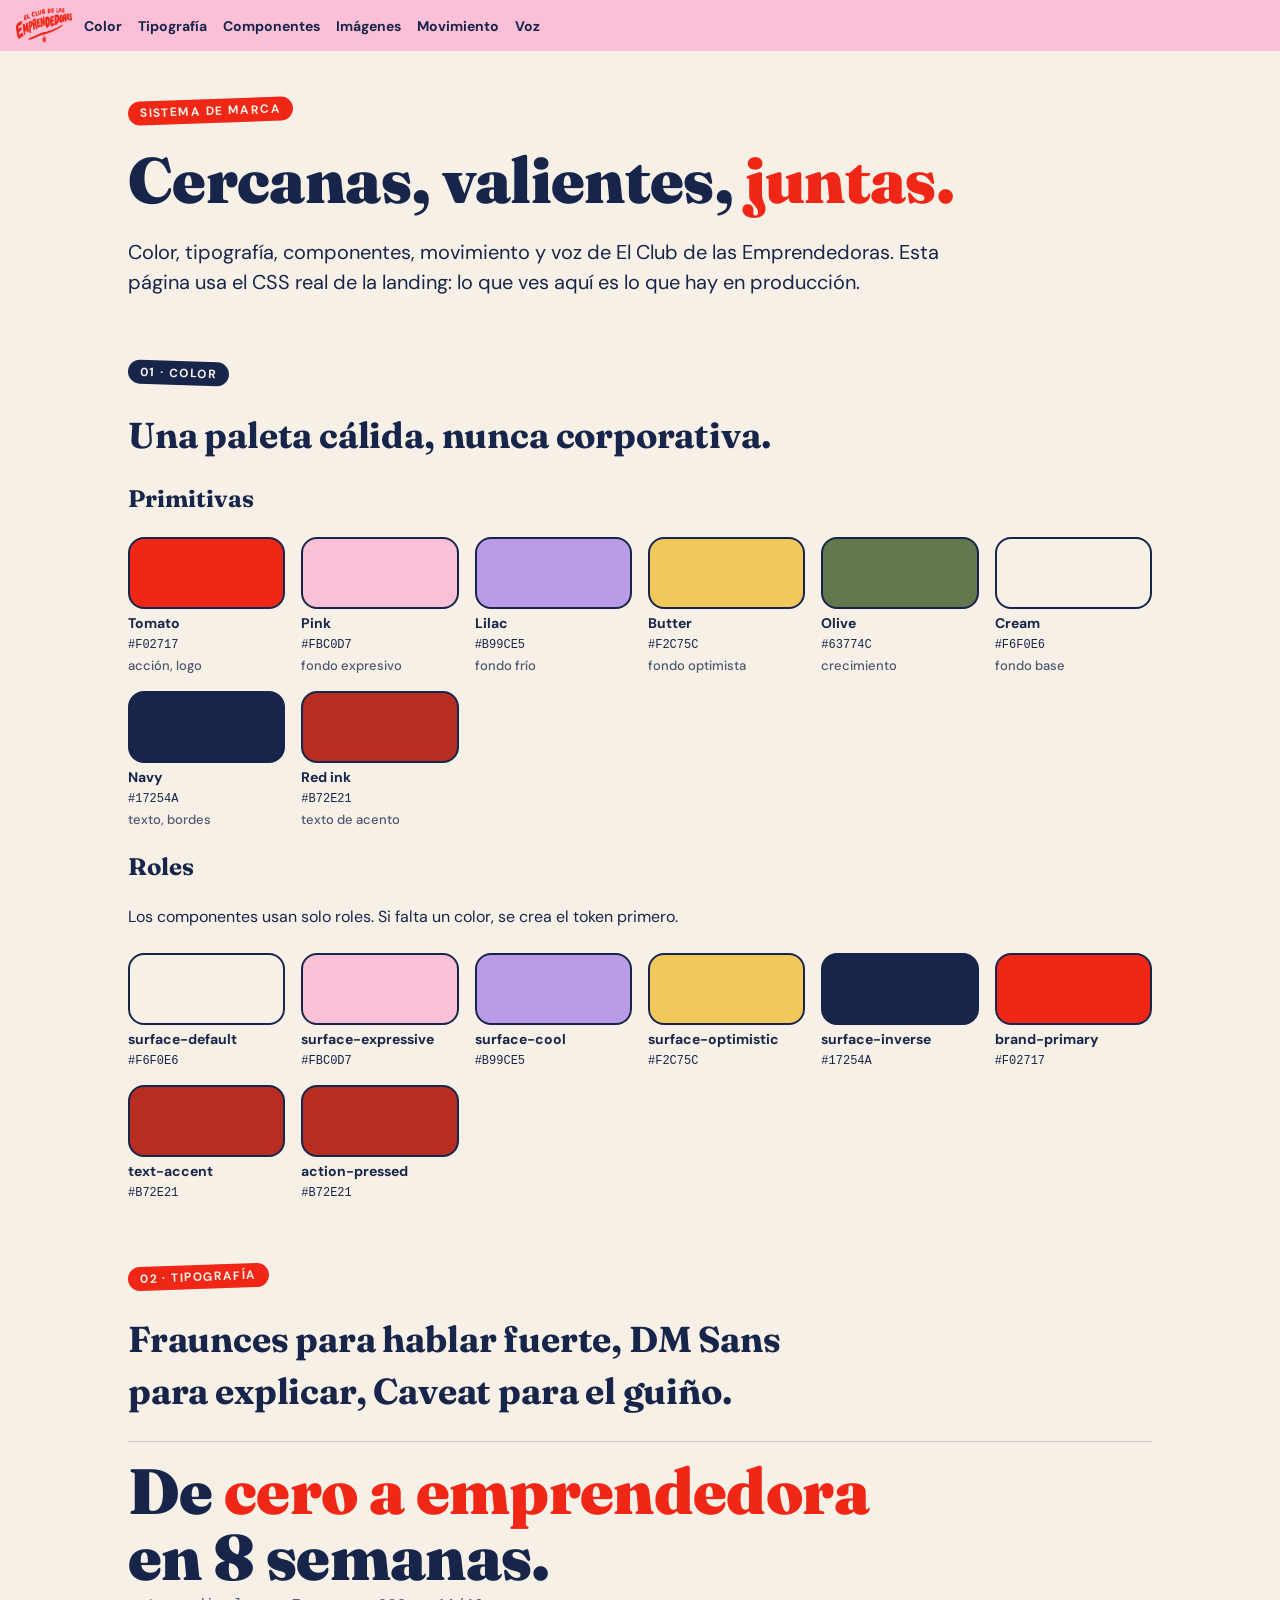
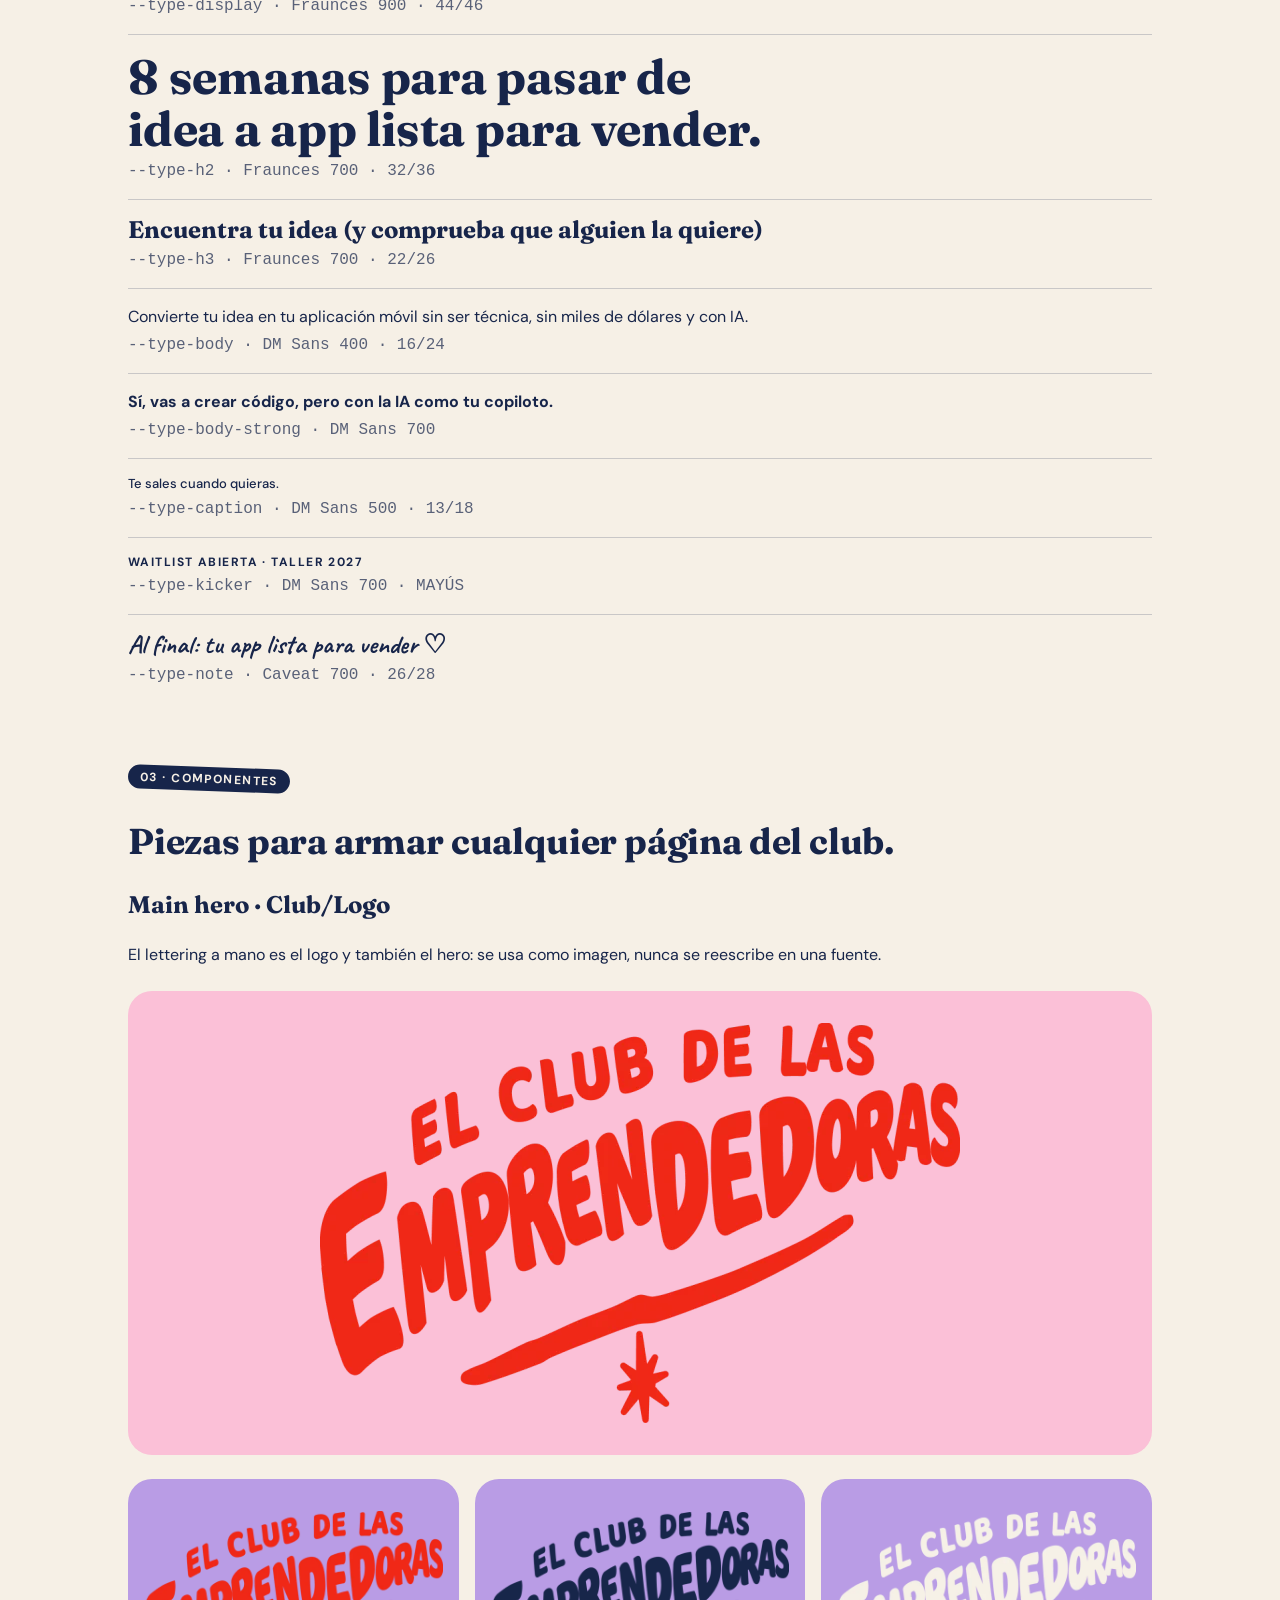
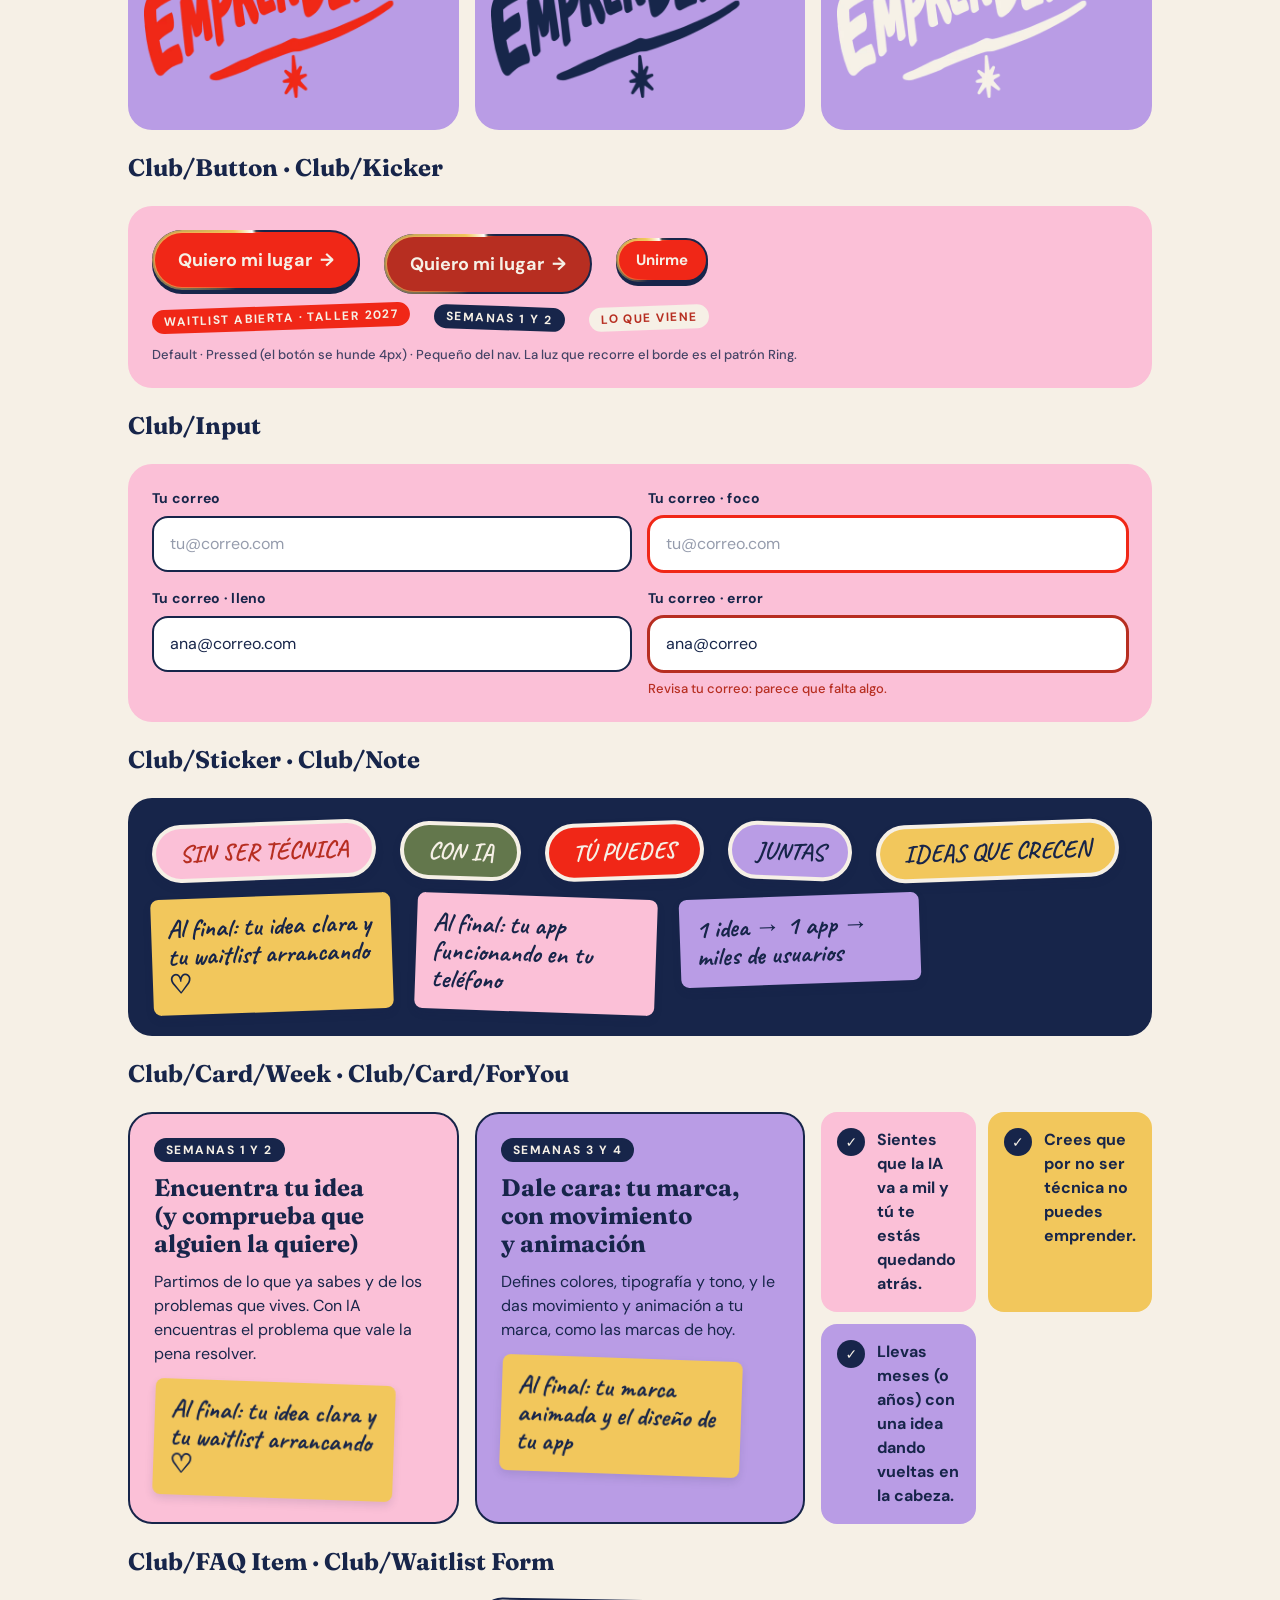
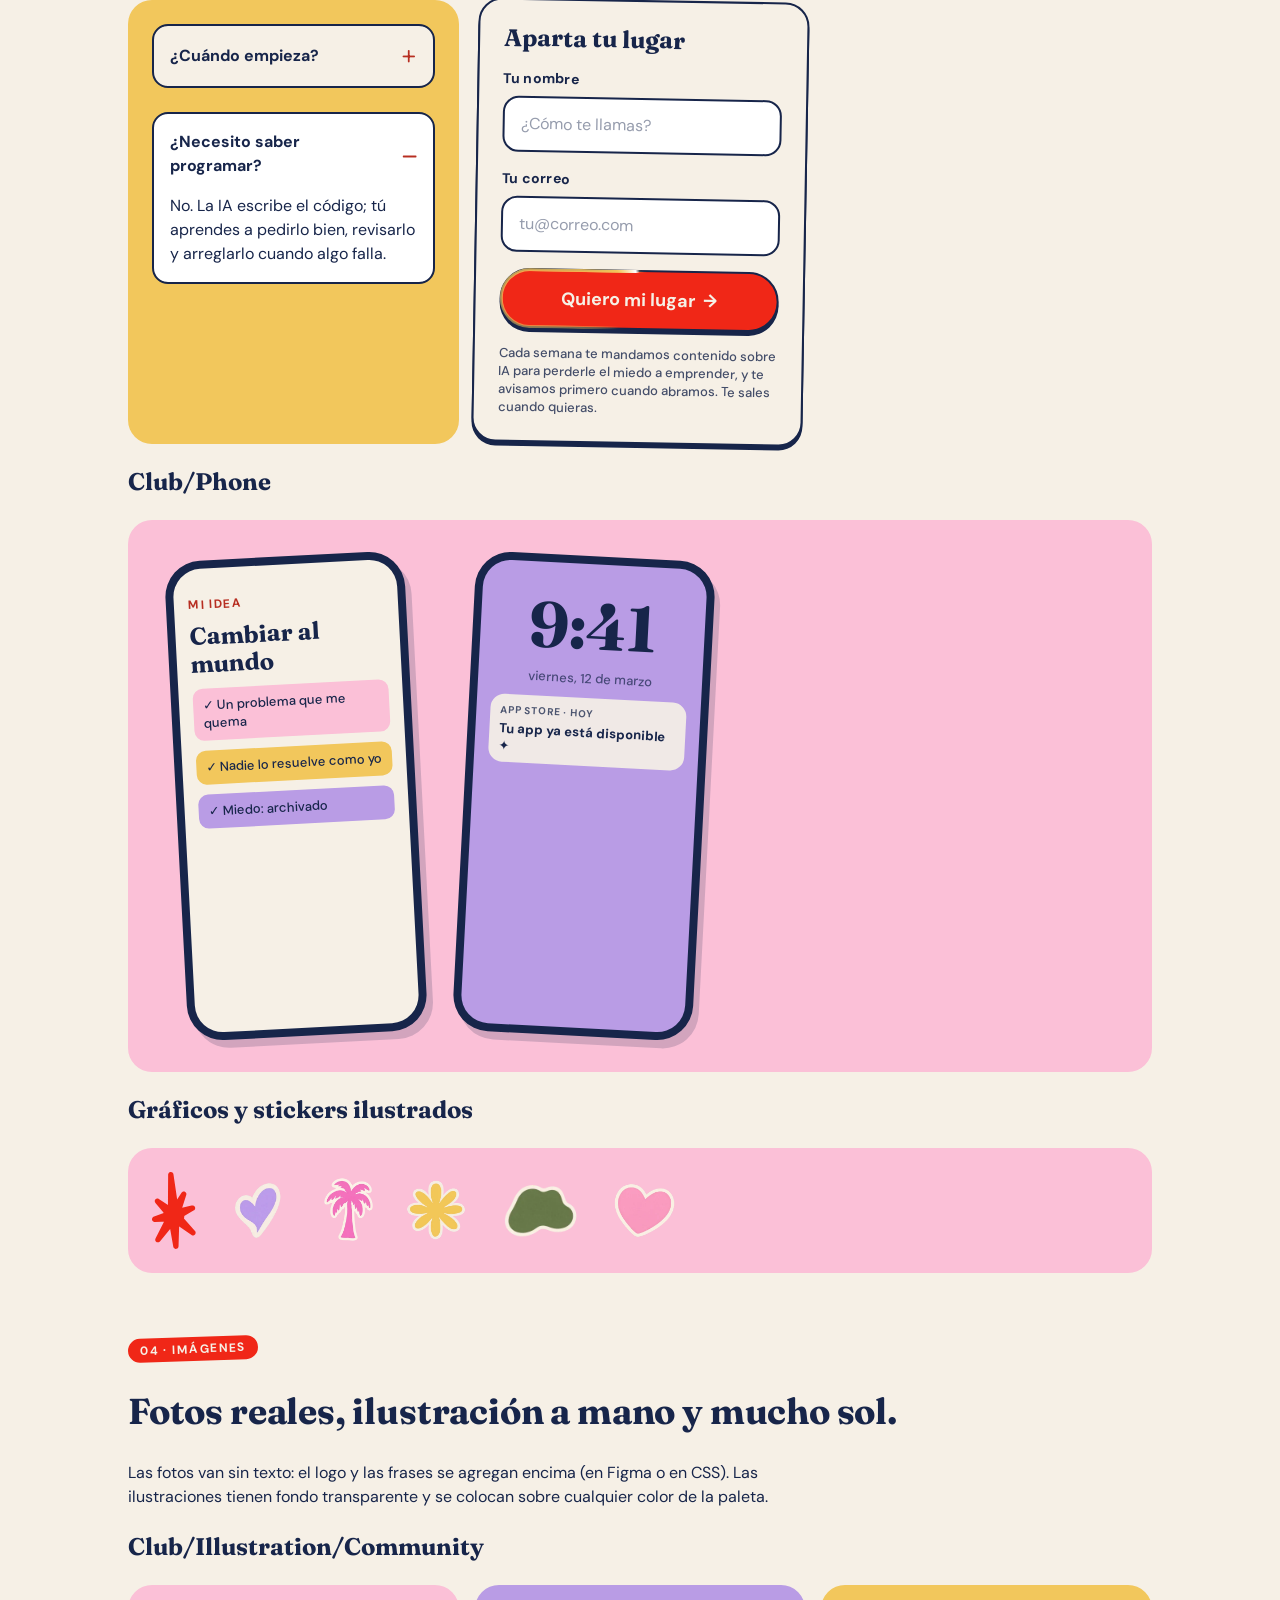
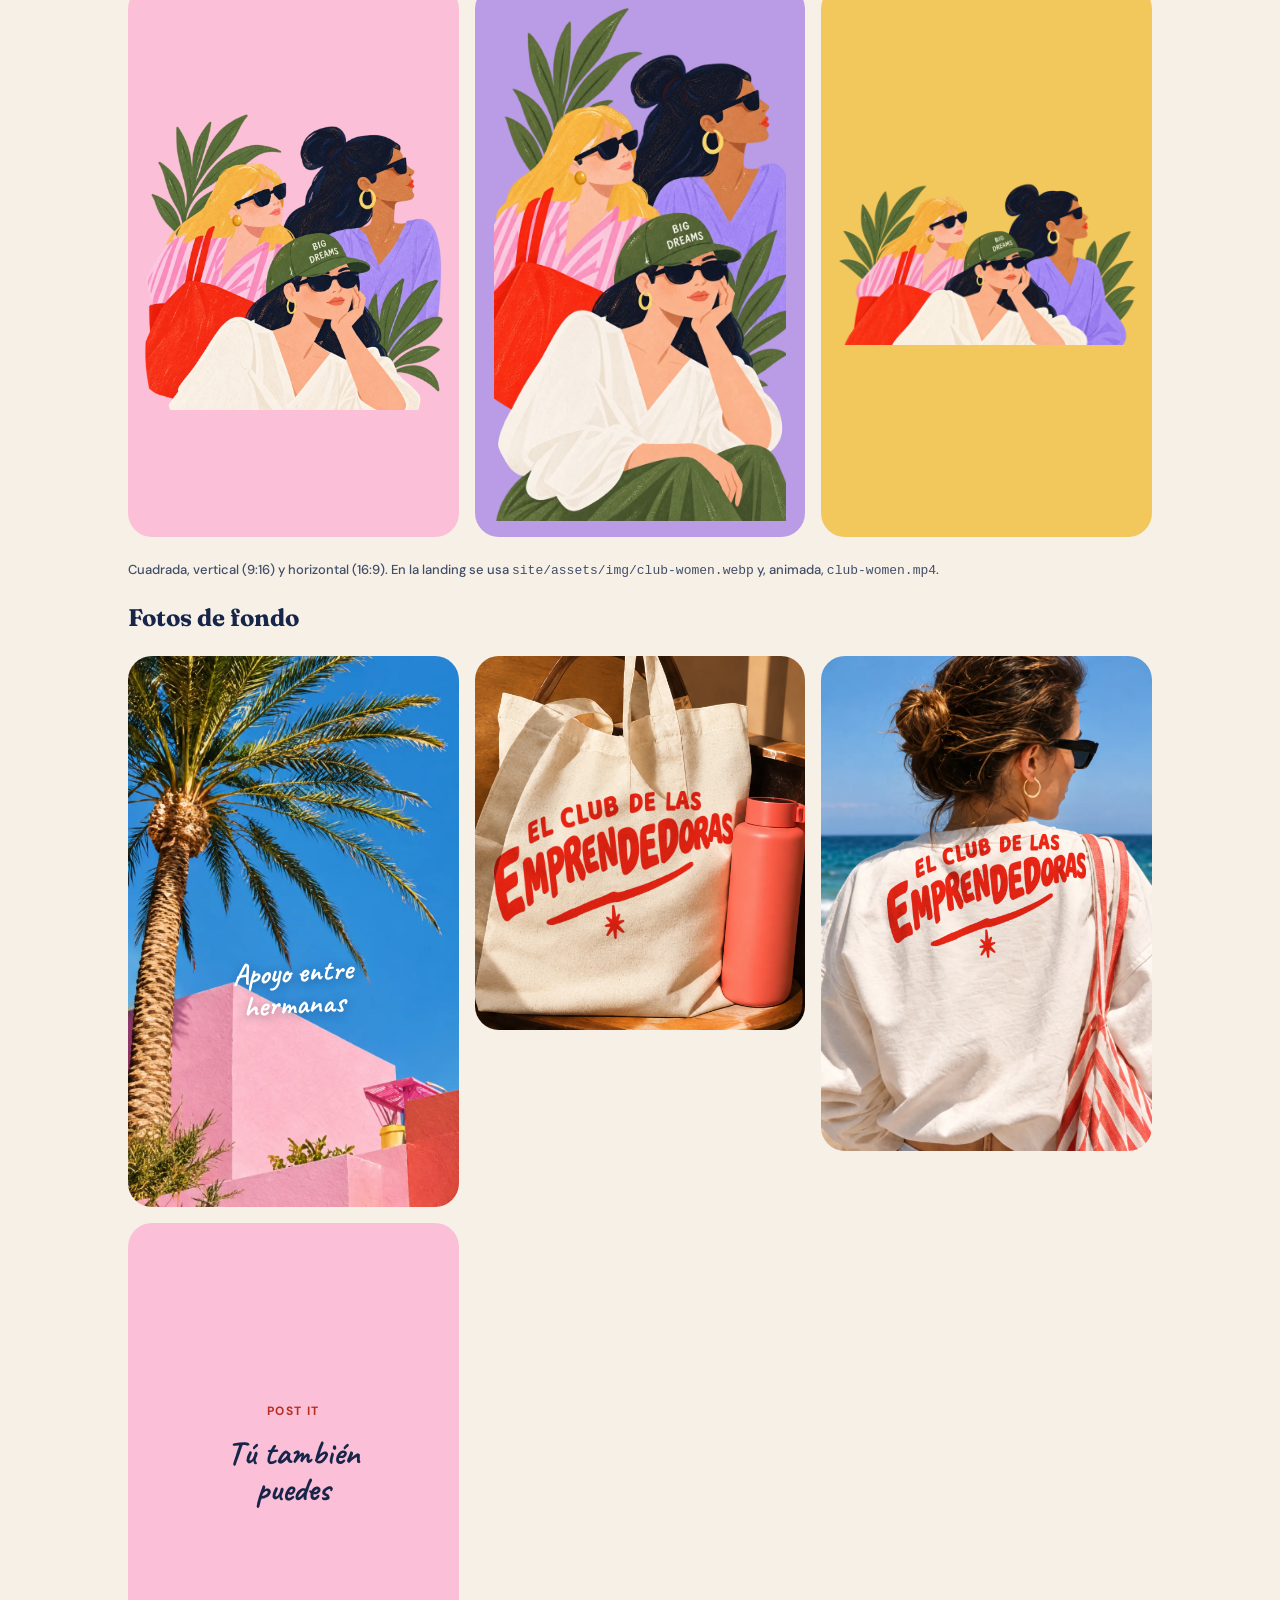
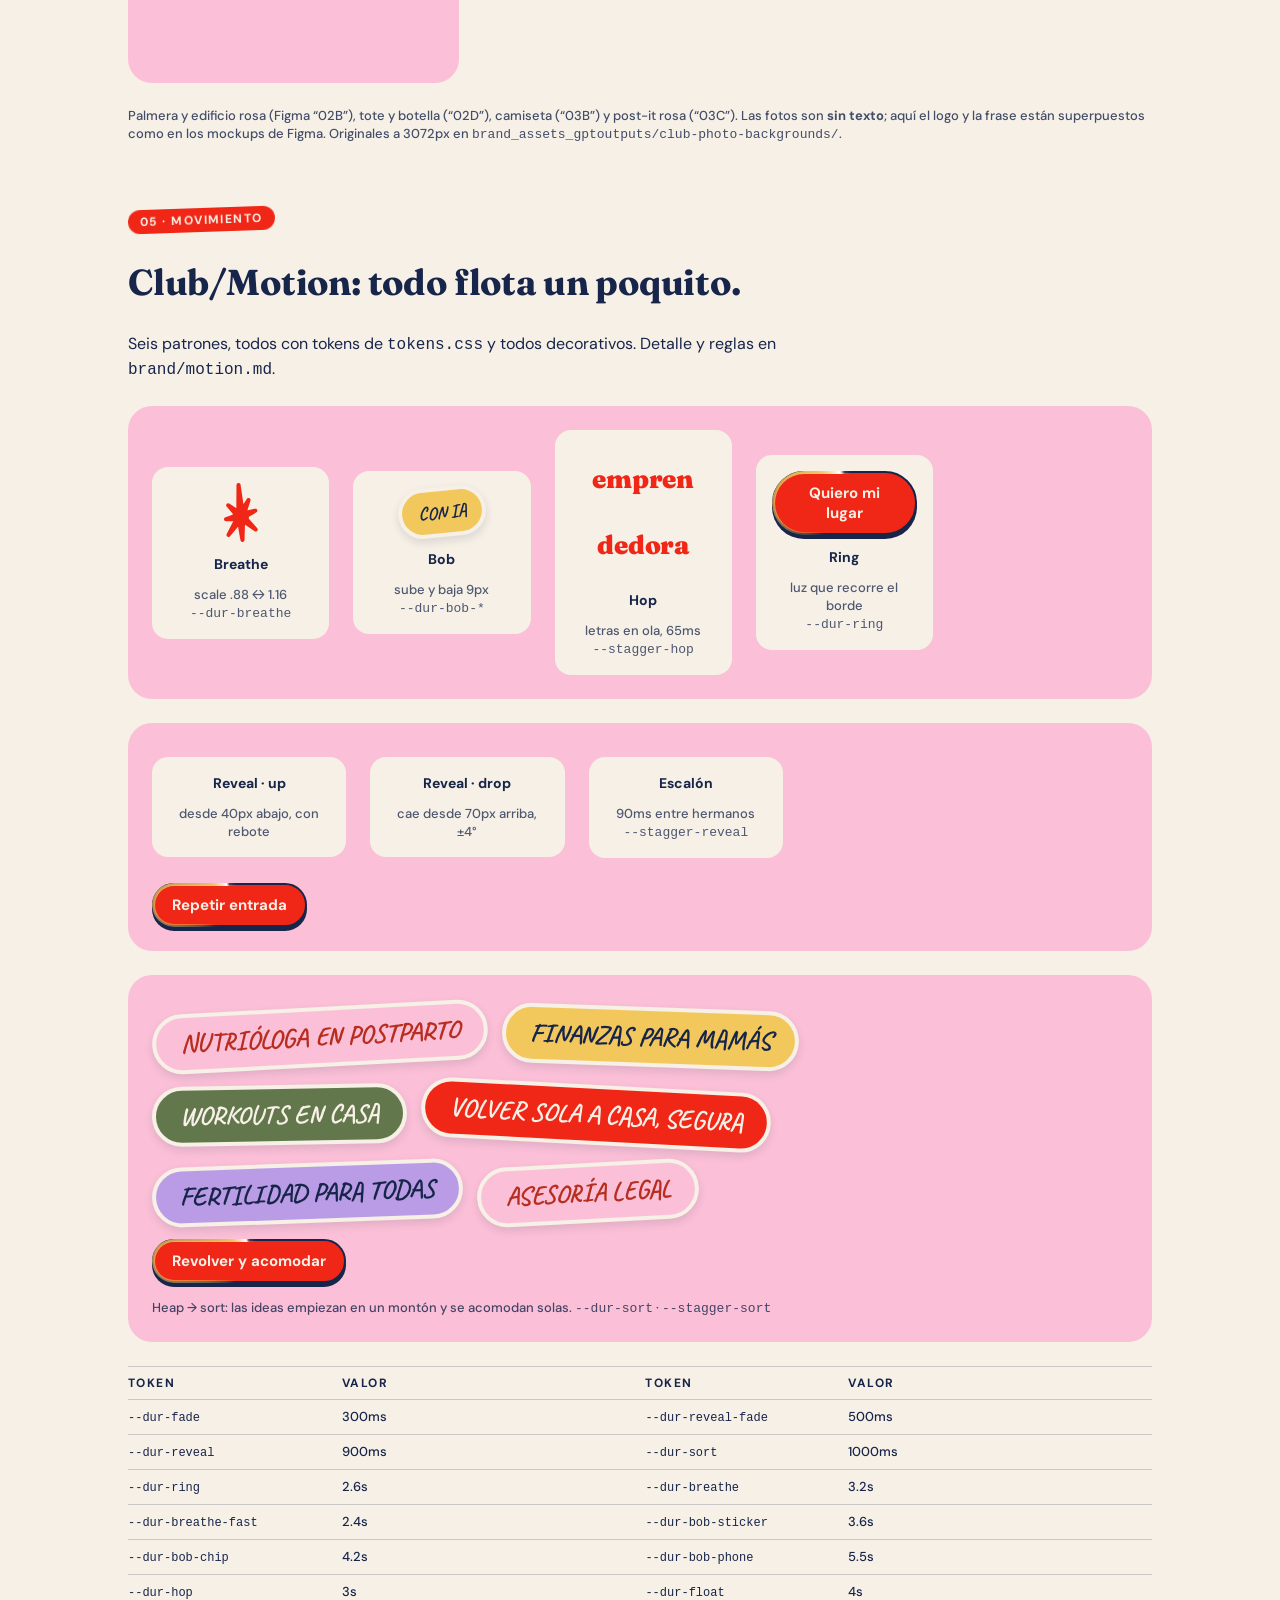
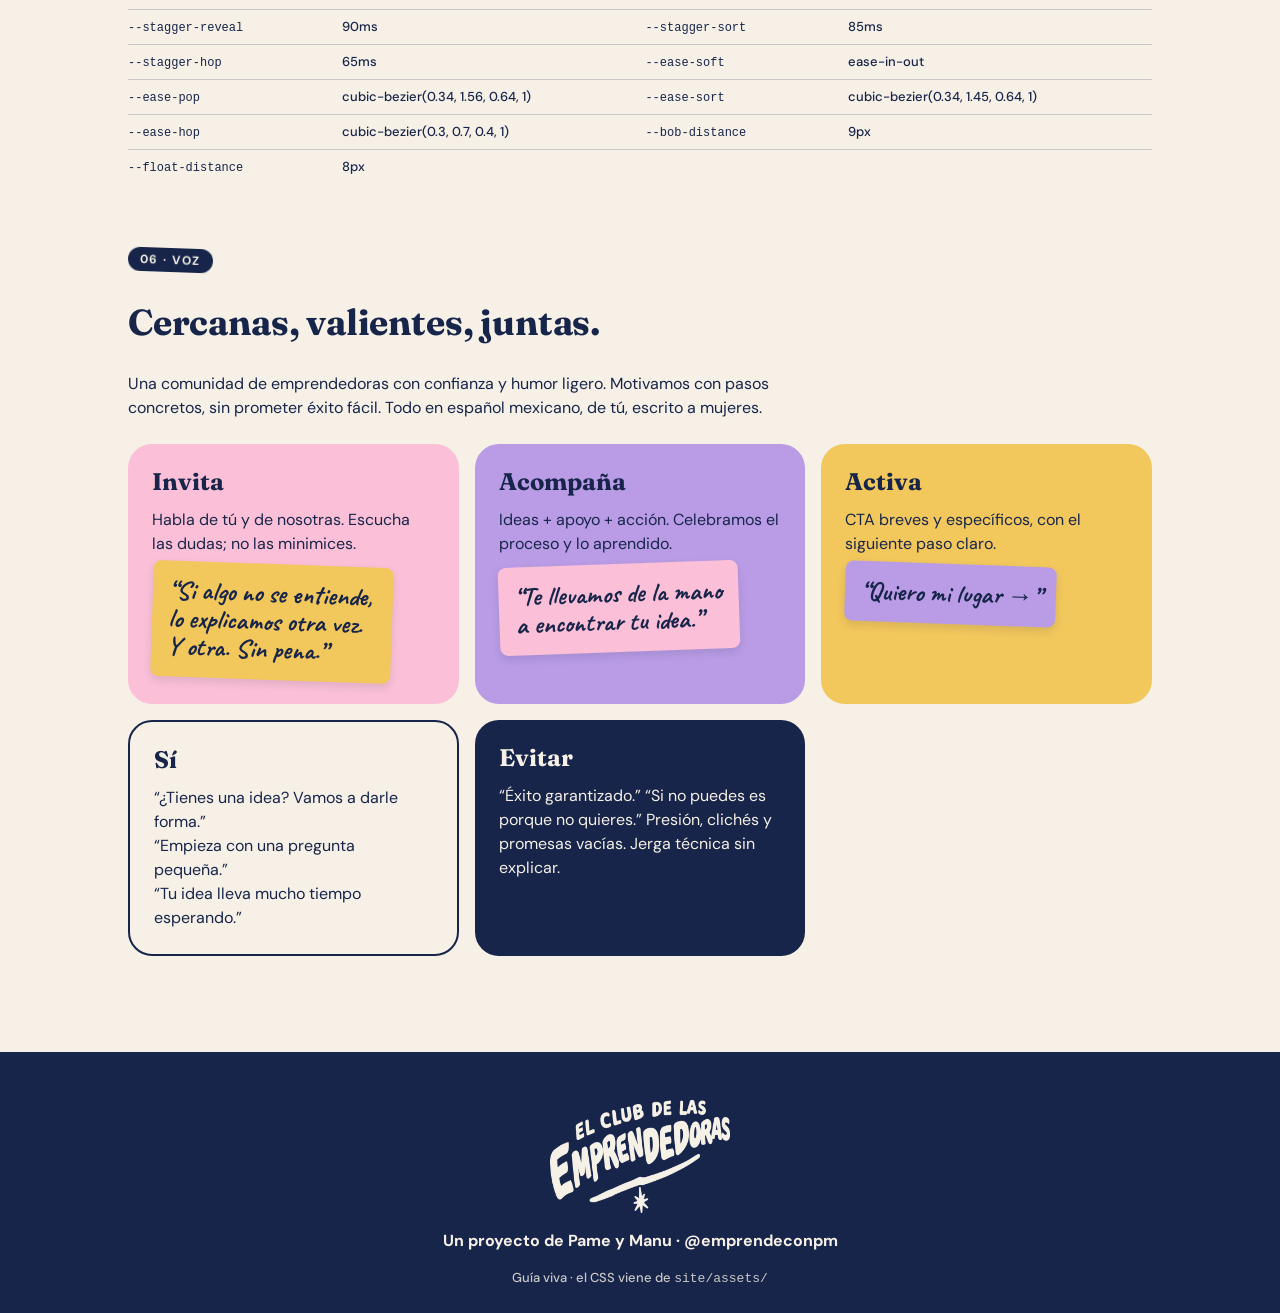
==== commit bc92508c: "Add logo navy, community illustrations, photo backgrounds and the main hero to the brand guide The F" ====
--- a/brand/index.html
+++ b/brand/index.html
@@ -46,6 +46,20 @@
     .btn.is-pressed { transform: translateY(4px); box-shadow: none; background: var(--action-pressed); }
     .field--focus input { border-color: var(--brand-primary); box-shadow: 0 0 0 1px var(--brand-primary); }
     .card-week { margin-top: 0; }
+    .hero-lockup { background: var(--surface-expressive); border-radius: var(--radius-24); padding: var(--space-32) var(--space-16); display: grid; place-items: center; }
+    .hero-lockup img { width: min(100%, 640px); height: auto; }
+    .photo { position: relative; overflow: hidden; border-radius: var(--radius-24); background: var(--surface-expressive); }
+    .photo > img:first-child { width: 100%; height: 100%; object-fit: cover; }
+    .photo__logo { position: absolute; height: auto; mix-blend-mode: multiply; }
+    .photo__cap { position: absolute; inset: auto 0 34% 0; text-align: center; color: #fff; font: var(--type-note); font-size: 30px; line-height: 32px; text-shadow: 0 2px 10px rgb(23 37 74 / 0.35); rotate: -3deg; }
+    .photo--tall { aspect-ratio: 3 / 5; }
+    .photo--tote { aspect-ratio: 328 / 371; }
+    .photo--shirt { aspect-ratio: 268 / 401; }
+    .postit { aspect-ratio: 288 / 401; background: var(--surface-expressive); border-radius: var(--radius-24); display: grid; place-content: center; text-align: center; gap: var(--space-12); padding: var(--space-24); }
+    .postit .kicker { align-self: center; background: none; color: var(--text-accent); }
+    .postit p:last-child { font: var(--type-note); font-size: 34px; line-height: 36px; }
+    .illus { background: var(--surface-expressive); border-radius: var(--radius-24); display: grid; place-items: center; padding: var(--space-16); }
+    .illus img { width: 100%; height: auto; max-height: 520px; object-fit: contain; }
     .tokens { width: 100%; border-collapse: collapse; font: var(--type-caption); }
     .tokens th, .tokens td { text-align: left; padding: var(--space-8) var(--space-12) var(--space-8) 0; border-top: var(--stroke-fine) solid rgb(23 37 74 / 0.2); vertical-align: top; }
     .tokens th { font: var(--type-kicker); letter-spacing: .12em; text-transform: uppercase; }
@@ -62,7 +76,7 @@
   <header class="guide__top">
     <img src="../site/assets/brand/logo-tomato.webp" width="56" height="35" alt="El Club de las Emprendedoras">
     <nav aria-label="Secciones">
-      <a href="#color">Color</a><a href="#tipografia">Tipografía</a><a href="#componentes">Componentes</a>
+      <a href="#color">Color</a><a href="#tipografia">Tipografía</a><a href="#componentes">Componentes</a><a href="#imagenes">Imágenes</a>
       <a href="#movimiento">Movimiento</a><a href="#voz">Voz</a>
     </nav>
   </header>
@@ -125,12 +139,13 @@
       <p class="kicker kicker--navy tilt-r">03 · Componentes</p>
       <h2 class="h2">Piezas para armar cualquier página del club.</h2>
 
-      <h3 class="h3">Club/Logo</h3>
-      <div class="stage stage--light">
-        <div class="demo-row">
-          <img src="../site/assets/brand/logo-tomato.webp" width="156" height="97" alt="Logo tomato">
-          <span style="background:var(--surface-inverse); padding:12px; border-radius:16px"><img src="../site/assets/brand/logo-cream.webp" width="156" height="97" alt="Logo cream"></span>
-        </div>
+      <h3 class="h3">Main hero · Club/Logo</h3>
+      <p>El lettering a mano es el logo y también el hero: se usa como imagen, nunca se reescribe en una fuente.</p>
+      <div class="hero-lockup"><img src="../site/assets/brand/logo-tomato.webp" width="640" height="400" alt="El Club de las Emprendedoras"></div>
+      <div class="grid grid--wide">
+        <div class="hero-lockup" style="background:var(--surface-cool)"><img src="../site/assets/brand/logo-tomato.webp" width="320" height="200" alt="Logo tomato"></div>
+        <div class="hero-lockup" style="background:var(--surface-cool)"><img src="../site/assets/brand/logo-navy.webp" width="320" height="200" alt="Logo navy"></div>
+        <div class="hero-lockup" style="background:var(--surface-cool)"><img src="../site/assets/brand/logo-cream.webp" width="320" height="200" alt="Logo cream"></div>
       </div>
 
       <h3 class="h3">Club/Button · Club/Kicker</h3>
@@ -249,9 +264,42 @@
       </div>
     </section>
 
+    <!-- IMAGENES -->
+    <section id="imagenes">
+      <p class="kicker kicker--tomato tilt-l">04 · Imágenes</p>
+      <h2 class="h2">Fotos reales, ilustración a mano y mucho sol.</h2>
+      <p class="intro">Las fotos van sin texto: el logo y las frases se agregan encima (en Figma o en CSS). Las ilustraciones tienen fondo transparente y se colocan sobre cualquier color de la paleta.</p>
+
+      <h3 class="h3">Club/Illustration/Community</h3>
+      <div class="grid grid--wide">
+        <div class="illus" style="background:var(--surface-expressive)"><img src="assets/img/community-square.webp" width="900" height="900" alt="Tres mujeres con lentes de sol y una gorra “Big dreams”"></div>
+        <div class="illus" style="background:var(--surface-cool)"><img src="assets/img/community-tall.webp" width="720" height="1280" alt="Ilustración vertical de las tres mujeres"></div>
+        <div class="illus" style="background:var(--surface-optimistic)"><img src="assets/img/community-wide.webp" width="1280" height="720" alt="Ilustración horizontal de las tres mujeres"></div>
+      </div>
+      <p class="caption">Cuadrada, vertical (9:16) y horizontal (16:9). En la landing se usa <code>site/assets/img/club-women.webp</code> y, animada, <code>club-women.mp4</code>.</p>
+
+      <h3 class="h3">Fotos de fondo</h3>
+      <div class="grid grid--wide">
+        <figure class="photo photo--tall">
+          <img src="assets/img/photo-palm-pink.webp" width="933" height="1400" alt="Palmera y arquitectura rosa bajo cielo azul">
+          <figcaption class="photo__cap">Apoyo entre<br>hermanas</figcaption>
+        </figure>
+        <figure class="photo photo--tote">
+          <img src="assets/img/photo-tote-bottle.webp" width="1225" height="1400" alt="Tote bag de tela y botella coral">
+          <img class="photo__logo" src="../site/assets/brand/logo-tomato.webp" style="left:6%; top:36%; width:72%" alt="">
+        </figure>
+        <figure class="photo photo--shirt">
+          <img src="assets/img/photo-shirt.webp" width="933" height="1400" alt="Mujer de espaldas con camiseta crema">
+          <img class="photo__logo" src="../site/assets/brand/logo-tomato.webp" style="left:20%; top:36%; width:60%" alt="">
+        </figure>
+        <div class="postit"><p class="kicker">Post it</p><p>Tú también<br>puedes</p></div>
+      </div>
+      <p class="caption">Palmera y edificio rosa (Figma “02B”), tote y botella (“02D”), camiseta (“03B”) y post-it rosa (“03C”). Las fotos son <strong>sin texto</strong>; aquí el logo y la frase están superpuestos como en los mockups de Figma. Originales a 3072px en <code>brand_assets_gptoutputs/club-photo-backgrounds/</code>.</p>
+    </section>
+
     <!-- MOVIMIENTO -->
     <section id="movimiento">
-      <p class="kicker kicker--tomato tilt-l">04 · Movimiento</p>
+      <p class="kicker kicker--tomato tilt-l">05 · Movimiento</p>
       <h2 class="h2">Club/Motion: todo flota un poquito.</h2>
       <p class="intro">Seis patrones, todos con tokens de <code>tokens.css</code> y todos decorativos. Detalle y reglas en <code>brand/motion.md</code>.</p>
 
@@ -300,7 +348,7 @@
 
     <!-- VOZ -->
     <section id="voz">
-      <p class="kicker kicker--navy tilt-r">05 · Voz</p>
+      <p class="kicker kicker--navy tilt-r">06 · Voz</p>
       <h2 class="h2">Cercanas, valientes, juntas.</h2>
       <p class="intro">Una comunidad de emprendedoras con confianza y humor ligero. Motivamos con pasos concretos, sin prometer éxito fácil. Todo en español mexicano, de tú, escrito a mujeres.</p>
       <div class="voice">
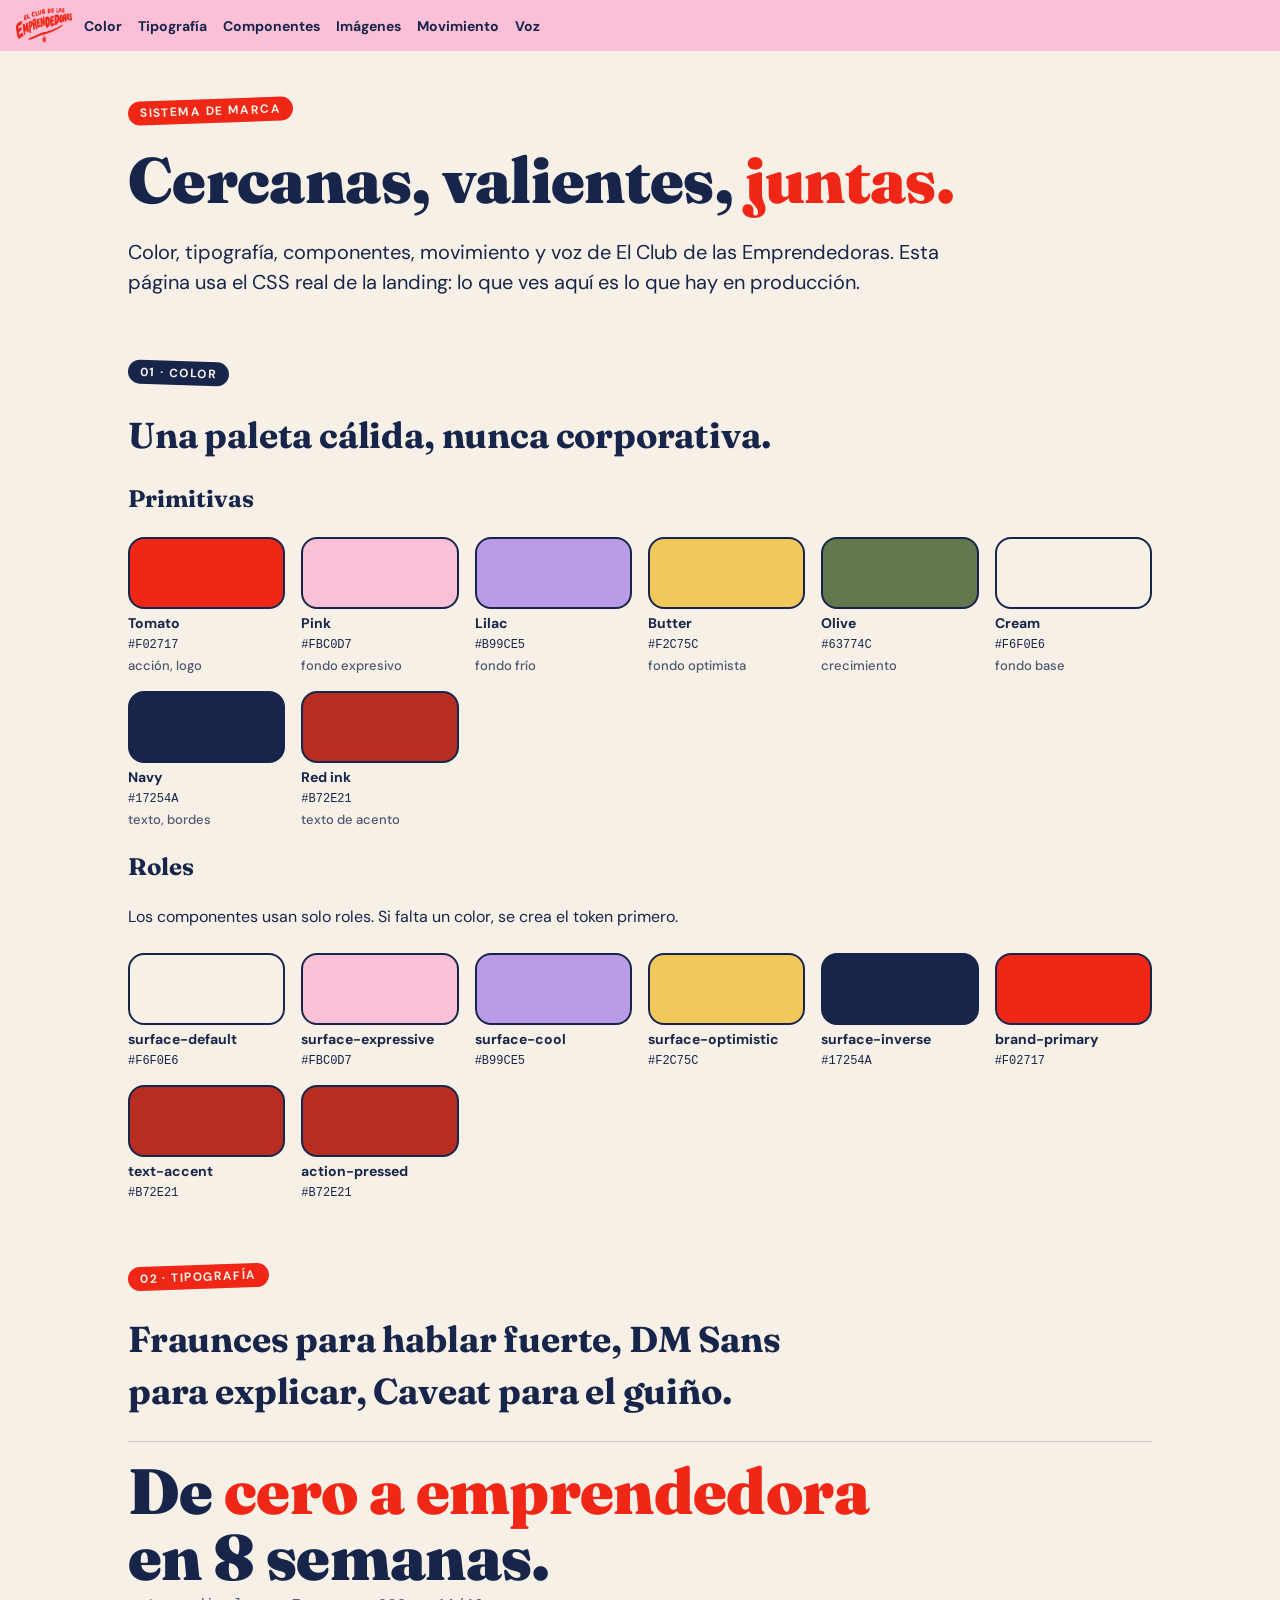
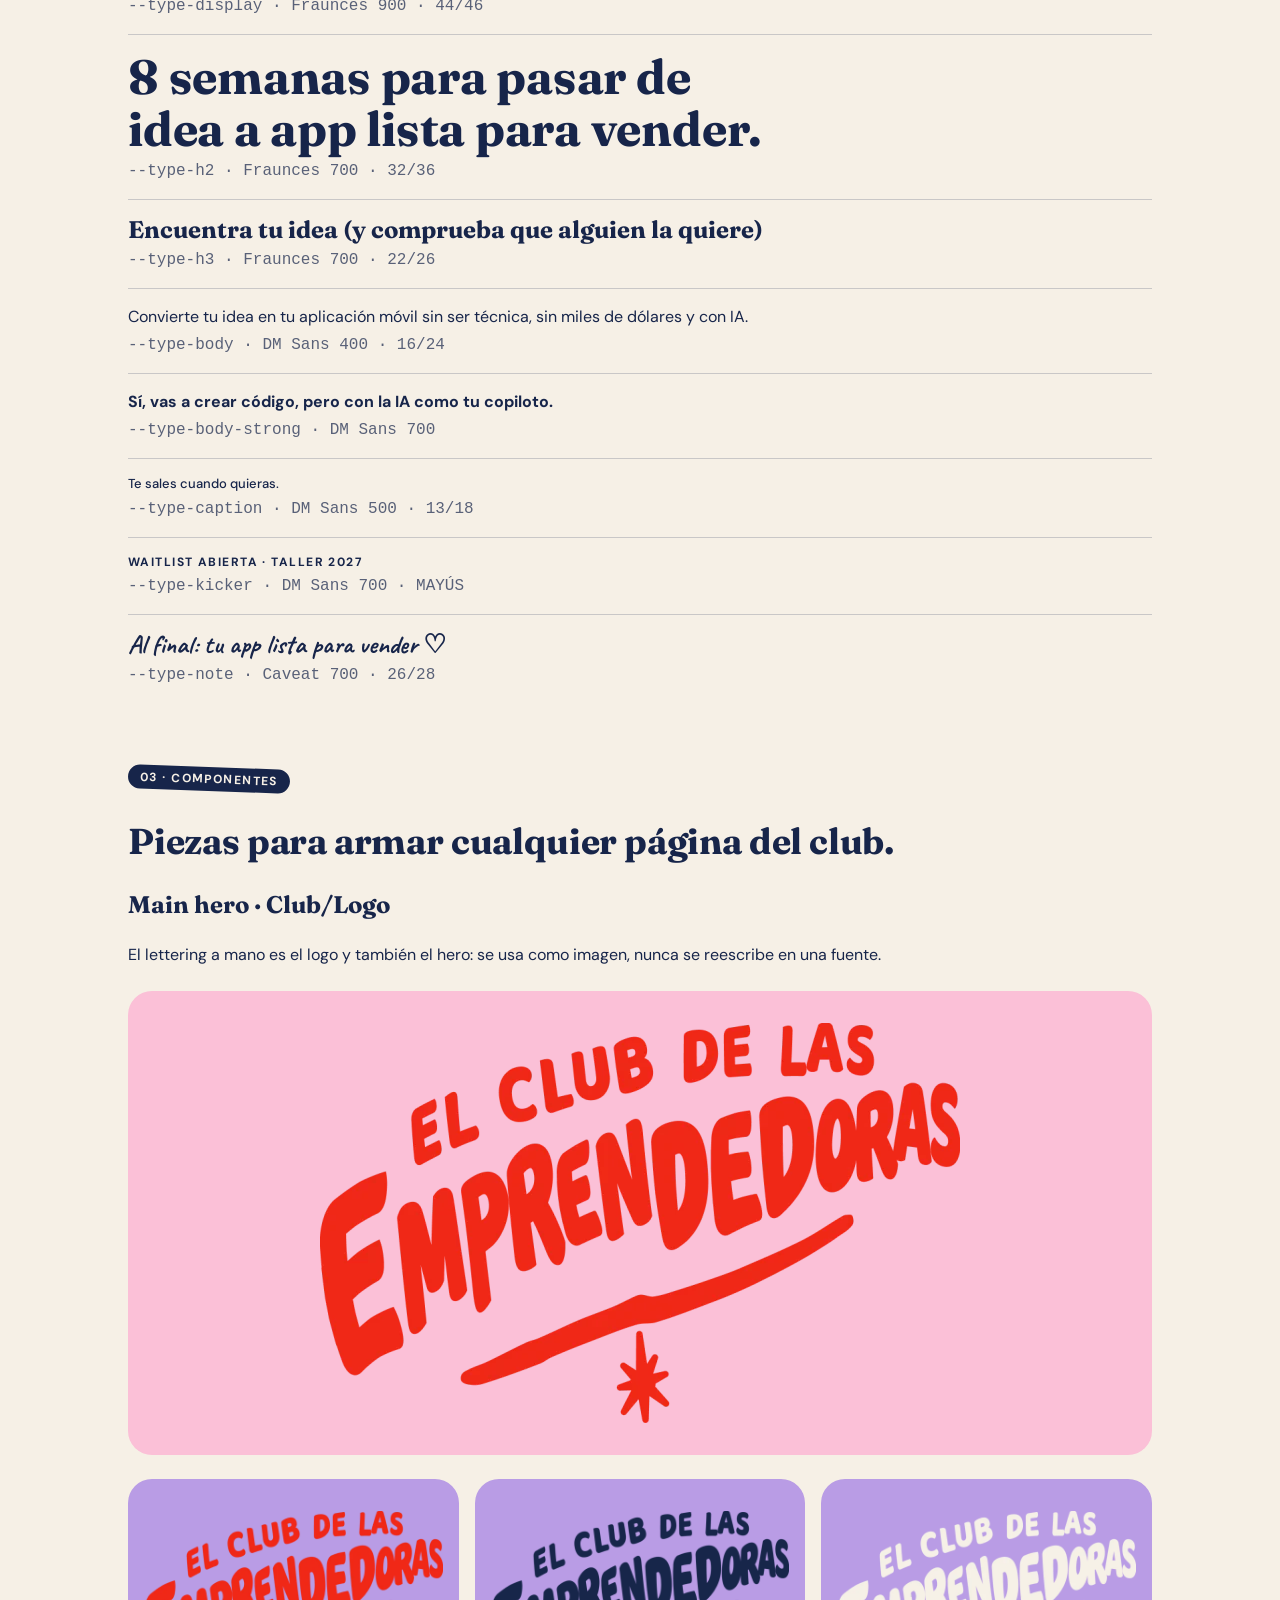
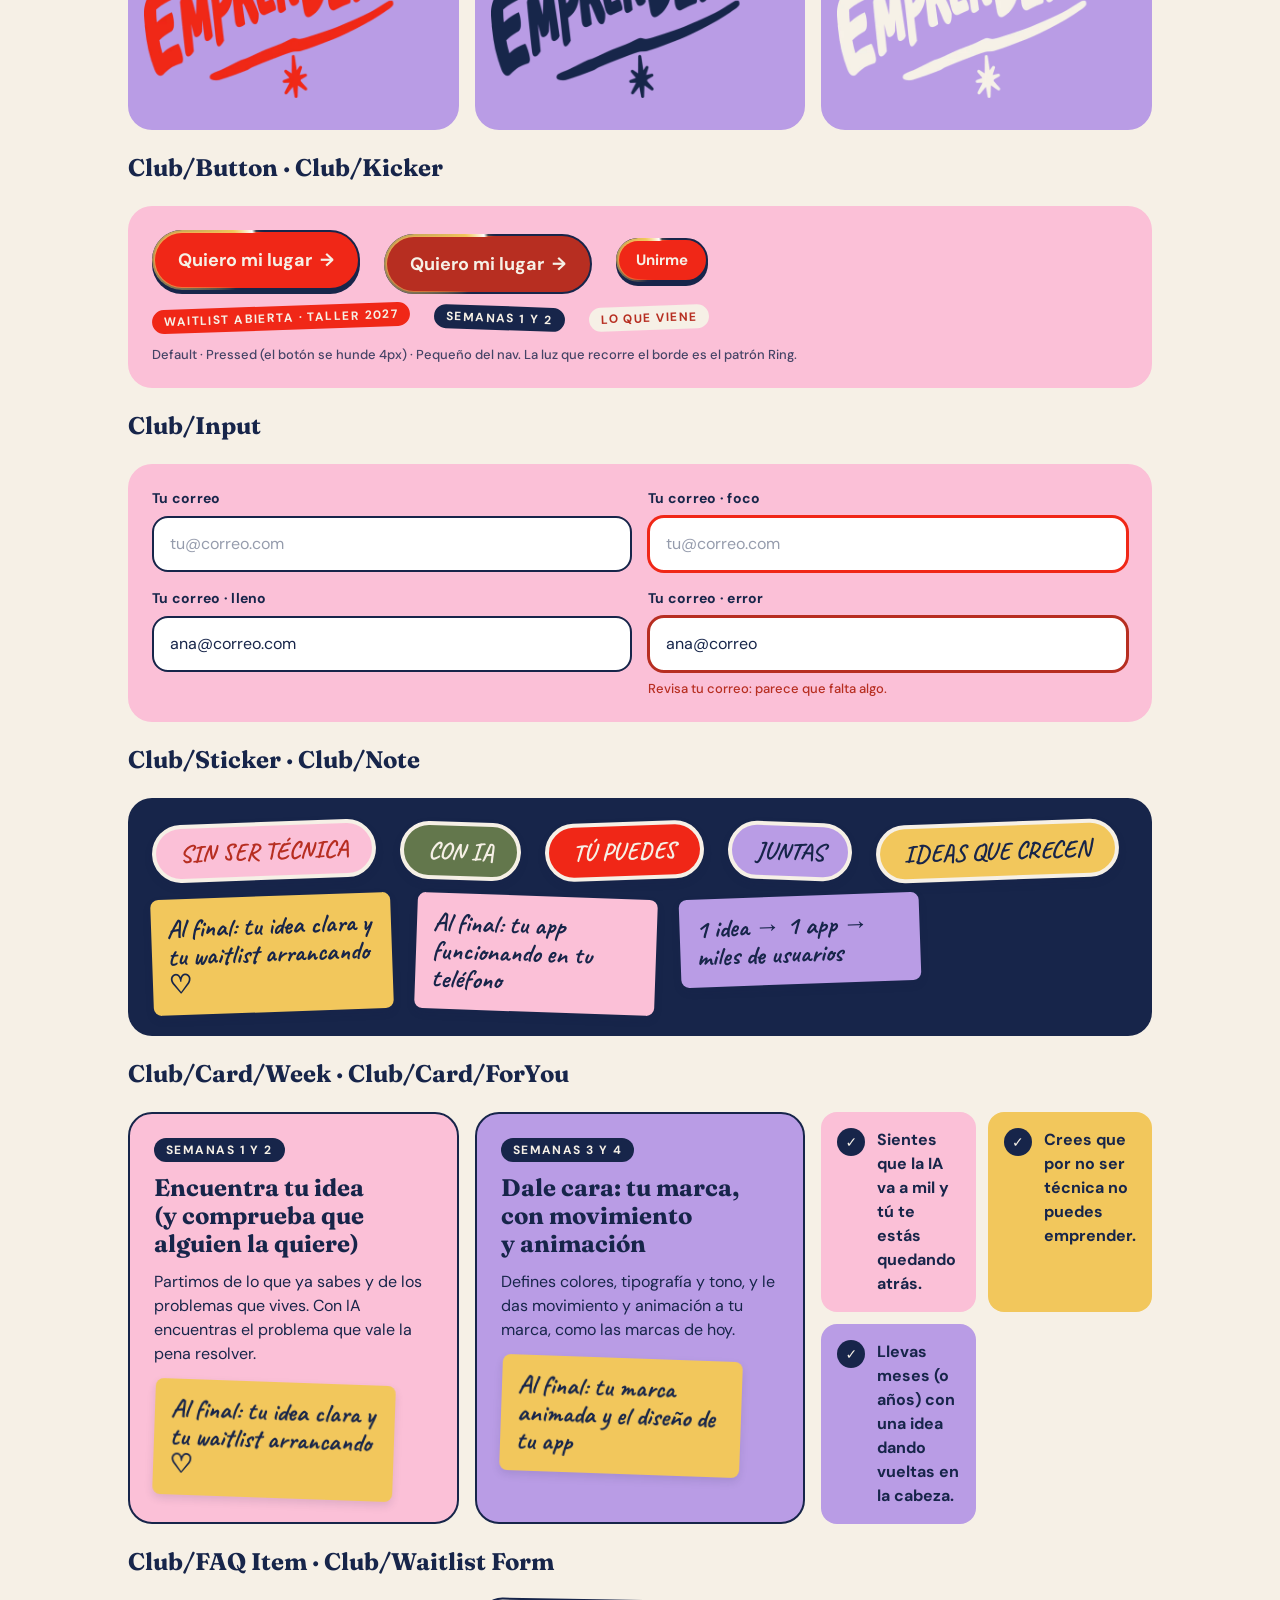
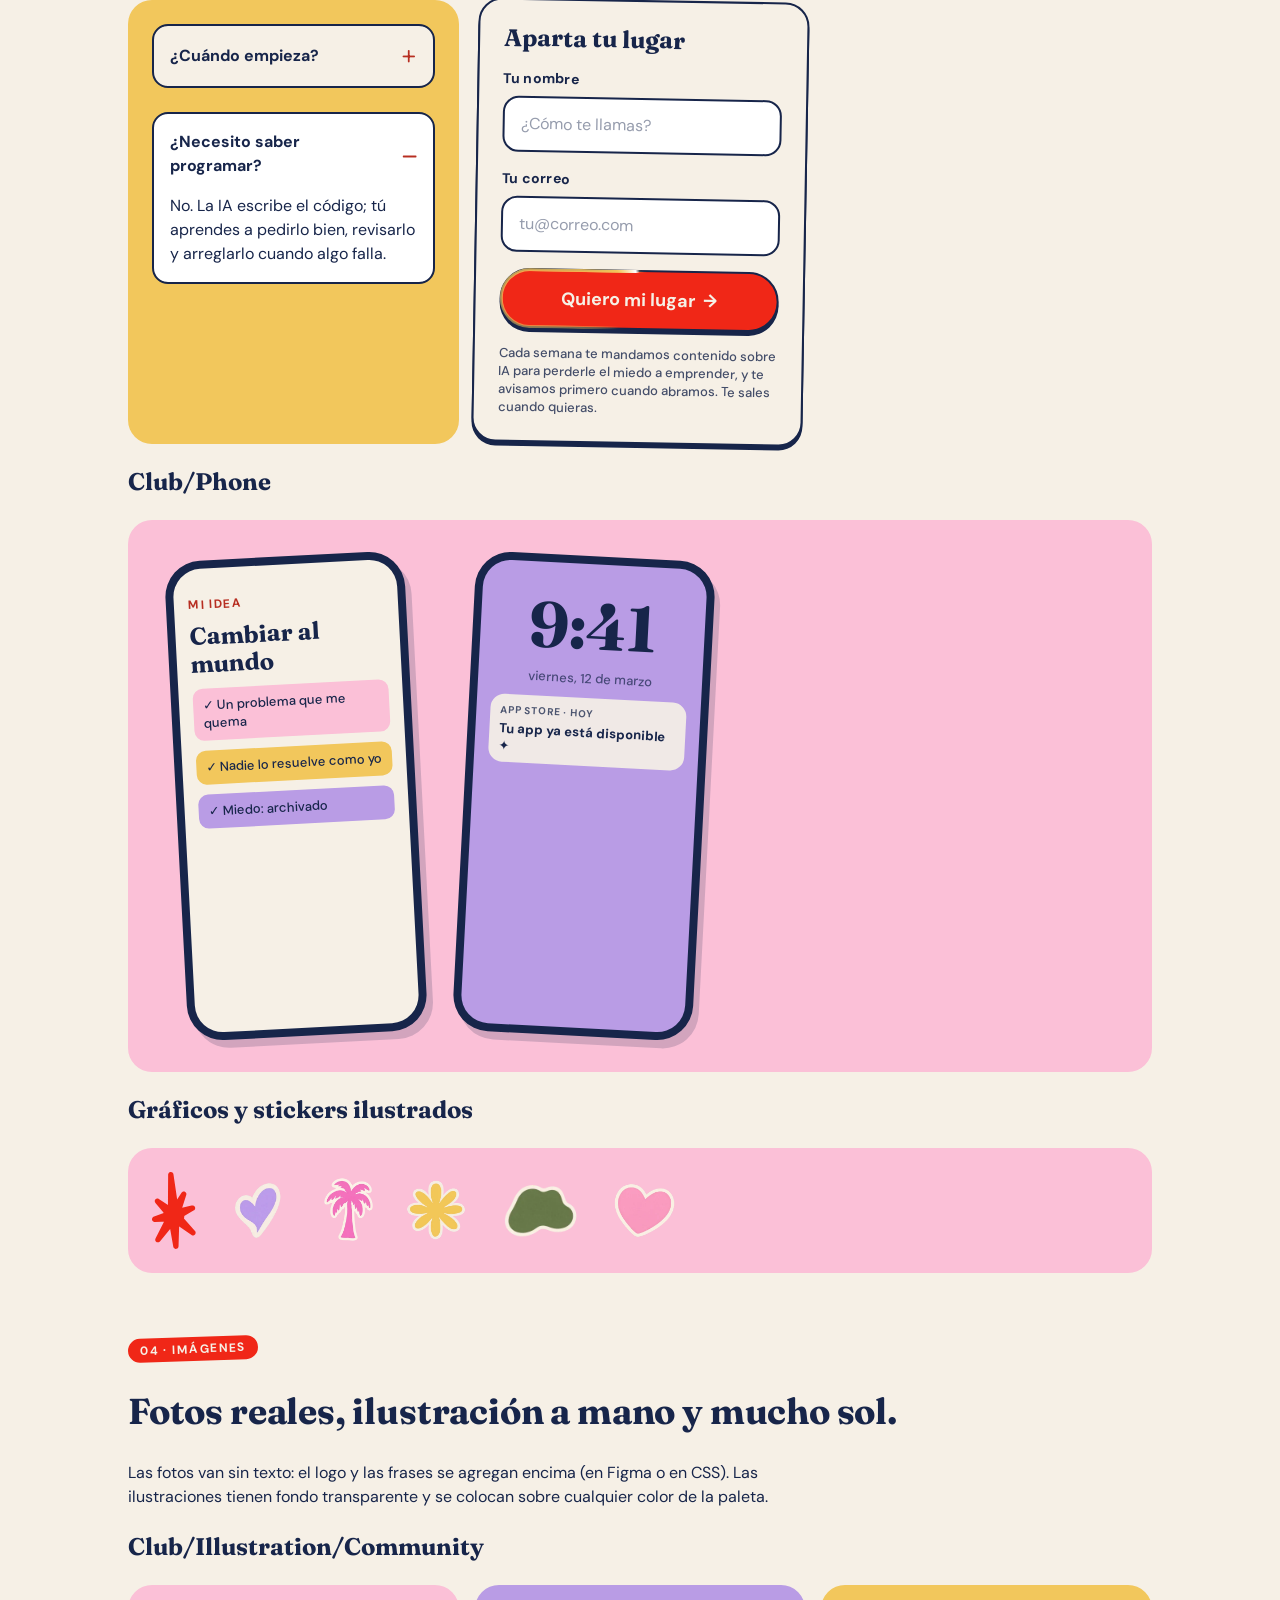
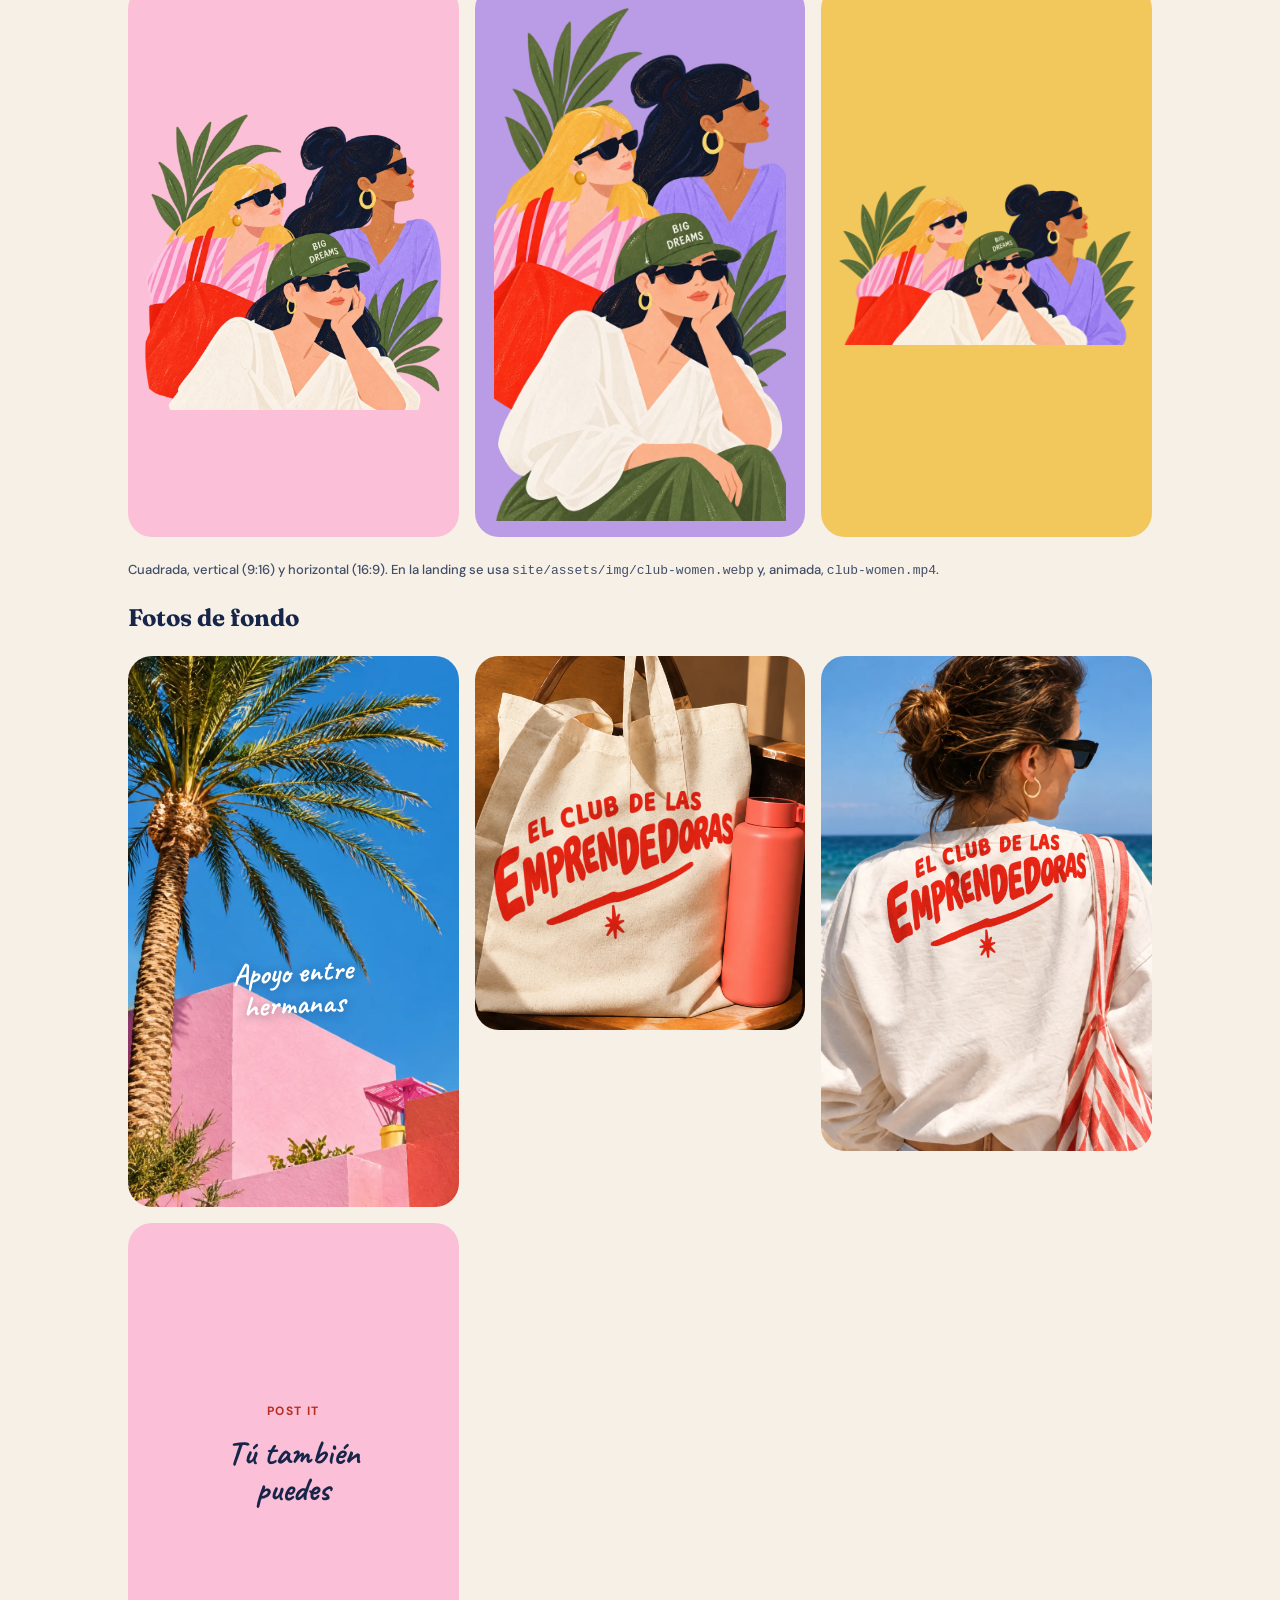
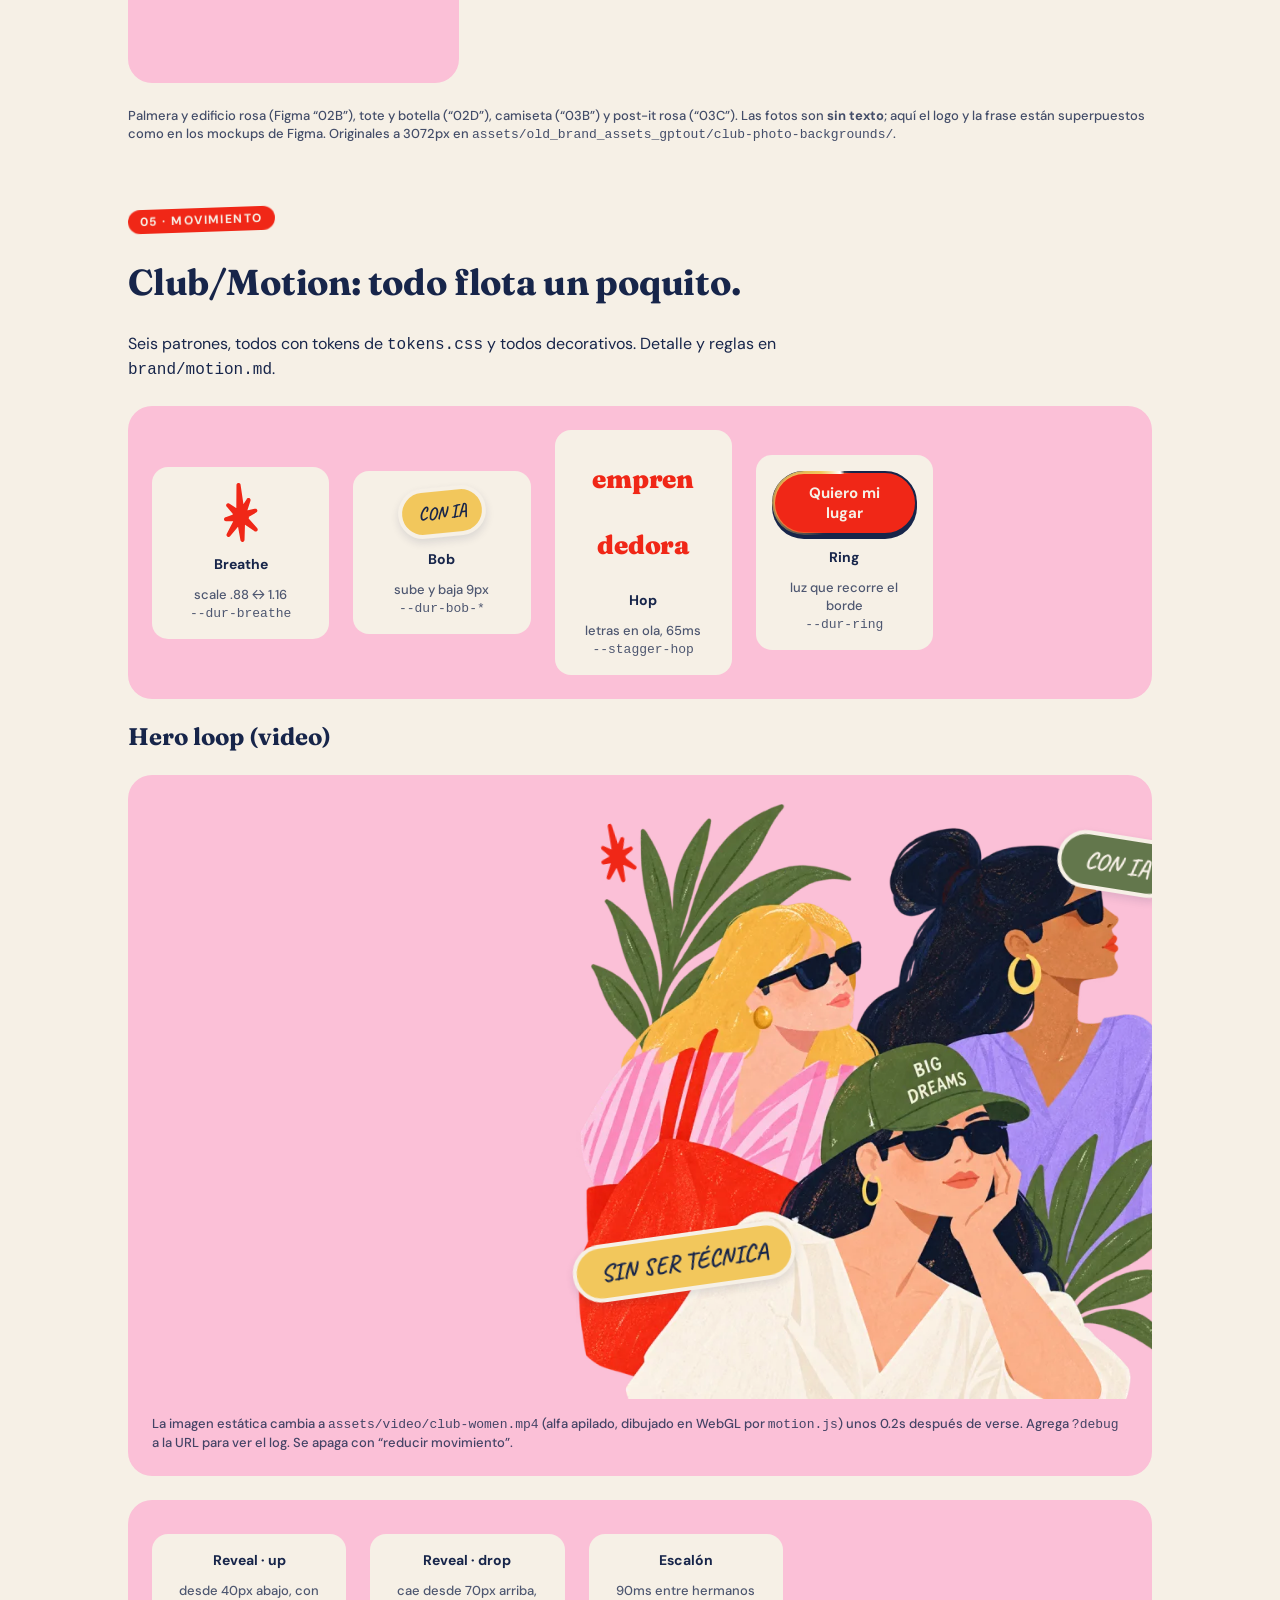
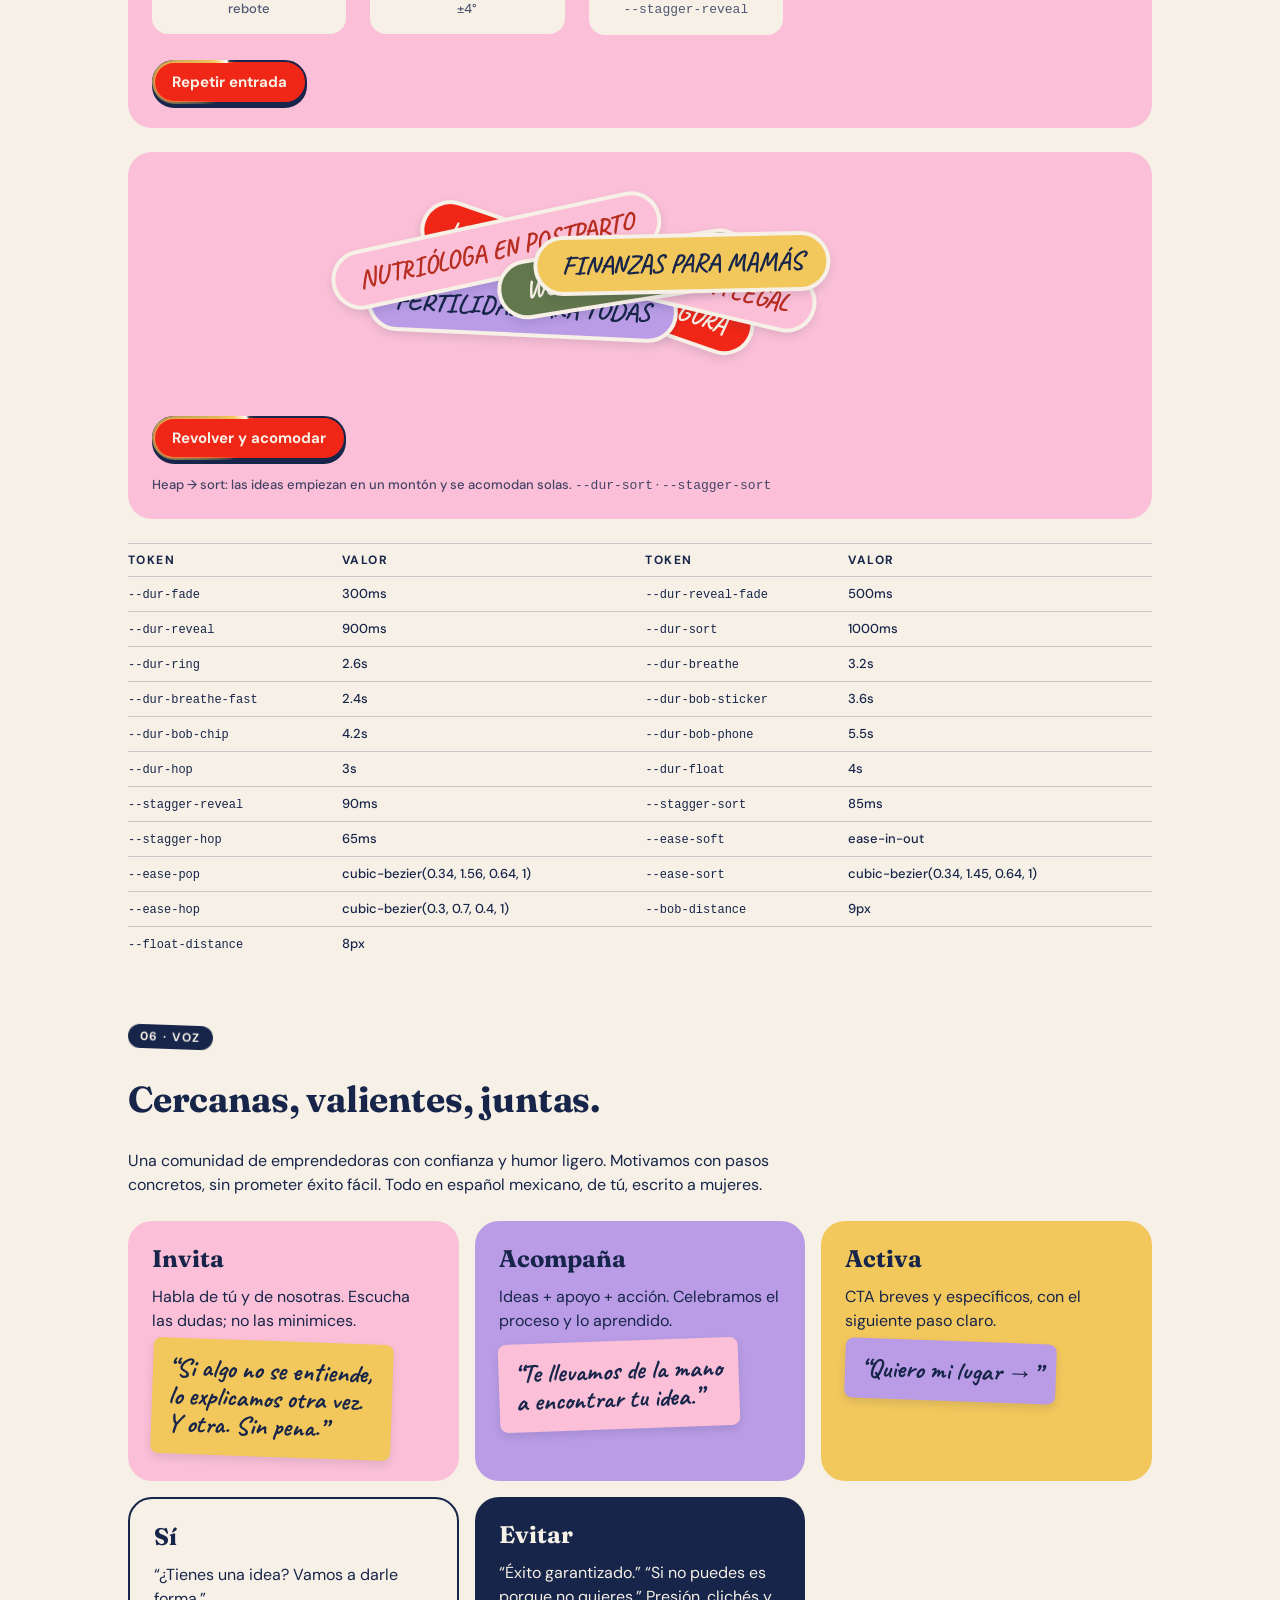
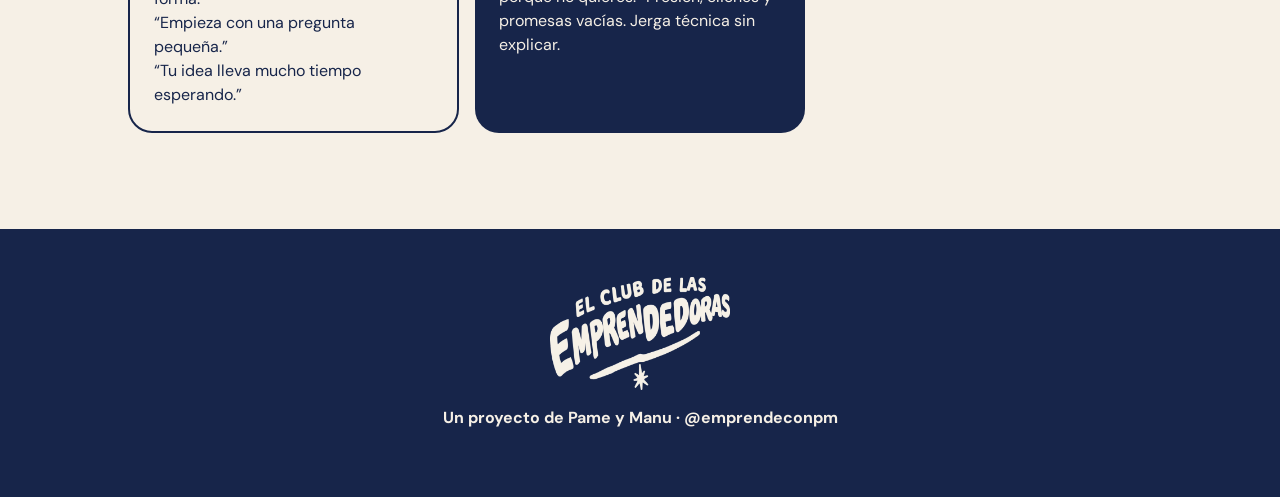
==== commit 64ed4a5a: "Make brand/ a self-contained, copy-paste brand system Adds tokens.css, styles.css, motion.js, logos," ====
--- a/brand/index.html
+++ b/brand/index.html
@@ -8,9 +8,9 @@
   <link rel="preconnect" href="https://fonts.googleapis.com">
   <link rel="preconnect" href="https://fonts.gstatic.com" crossorigin>
   <link rel="stylesheet" href="https://fonts.googleapis.com/css2?family=Caveat:wght@400;700&family=DM+Sans:opsz,wght@9..40,400;9..40,500;9..40,700&family=Fraunces:opsz,wght@9..144,700;9..144,900&display=swap">
-  <!-- The guide renders with the site's own CSS, so it can't drift from the code. Serve from the repo root. -->
-  <link rel="stylesheet" href="../site/assets/tokens.css">
-  <link rel="stylesheet" href="../site/assets/styles.css">
+  <!-- Self-contained: everything this page uses lives in brand/assets (tokens, components, motion, images, video). Serve this folder over http. -->
+  <link rel="stylesheet" href="assets/tokens.css">
+  <link rel="stylesheet" href="assets/styles.css">
   <style>
     .guide { max-width: var(--content-max); margin: 0 auto; padding: 0 var(--gutter) var(--space-96); }
     .guide__top {
@@ -74,7 +74,7 @@
 </head>
 <body>
   <header class="guide__top">
-    <img src="../site/assets/brand/logo-tomato.webp" width="56" height="35" alt="El Club de las Emprendedoras">
+    <img src="assets/brand/logo-tomato.webp" width="56" height="35" alt="El Club de las Emprendedoras">
     <nav aria-label="Secciones">
       <a href="#color">Color</a><a href="#tipografia">Tipografía</a><a href="#componentes">Componentes</a><a href="#imagenes">Imágenes</a>
       <a href="#movimiento">Movimiento</a><a href="#voz">Voz</a>
@@ -141,11 +141,11 @@
 
       <h3 class="h3">Main hero · Club/Logo</h3>
       <p>El lettering a mano es el logo y también el hero: se usa como imagen, nunca se reescribe en una fuente.</p>
-      <div class="hero-lockup"><img src="../site/assets/brand/logo-tomato.webp" width="640" height="400" alt="El Club de las Emprendedoras"></div>
+      <div class="hero-lockup"><img src="assets/brand/logo-tomato.webp" width="640" height="400" alt="El Club de las Emprendedoras"></div>
       <div class="grid grid--wide">
-        <div class="hero-lockup" style="background:var(--surface-cool)"><img src="../site/assets/brand/logo-tomato.webp" width="320" height="200" alt="Logo tomato"></div>
-        <div class="hero-lockup" style="background:var(--surface-cool)"><img src="../site/assets/brand/logo-navy.webp" width="320" height="200" alt="Logo navy"></div>
-        <div class="hero-lockup" style="background:var(--surface-cool)"><img src="../site/assets/brand/logo-cream.webp" width="320" height="200" alt="Logo cream"></div>
+        <div class="hero-lockup" style="background:var(--surface-cool)"><img src="assets/brand/logo-tomato.webp" width="320" height="200" alt="Logo tomato"></div>
+        <div class="hero-lockup" style="background:var(--surface-cool)"><img src="assets/brand/logo-navy.webp" width="320" height="200" alt="Logo navy"></div>
+        <div class="hero-lockup" style="background:var(--surface-cool)"><img src="assets/brand/logo-cream.webp" width="320" height="200" alt="Logo cream"></div>
       </div>
 
       <h3 class="h3">Club/Button · Club/Kicker</h3>
@@ -254,12 +254,12 @@
       <h3 class="h3">Gráficos y stickers ilustrados</h3>
       <div class="stage stage--light">
         <div class="demo-row">
-          <img src="../site/assets/brand/asterisk.svg" width="44" height="78" alt="Asterisco">
-          <img src="../site/assets/img/lilac-heart.webp" width="72" height="69" alt="Corazón lila">
-          <img src="../site/assets/img/pink-palm.webp" width="64" height="74" alt="Palma rosa">
-          <img src="../site/assets/img/yellow-flower.webp" width="64" height="64" alt="Flor mantequilla">
-          <img src="../site/assets/img/olive-blob.webp" width="96" alt="Blob olive">
-          <img src="../site/assets/img/pink-heart.webp" width="64" height="59" alt="Corazón rosa">
+          <img src="assets/brand/asterisk.svg" width="44" height="78" alt="Asterisco">
+          <img src="assets/img/lilac-heart.webp" width="72" height="69" alt="Corazón lila">
+          <img src="assets/img/pink-palm.webp" width="64" height="74" alt="Palma rosa">
+          <img src="assets/img/yellow-flower.webp" width="64" height="64" alt="Flor mantequilla">
+          <img src="assets/img/olive-blob.webp" width="96" alt="Blob olive">
+          <img src="assets/img/pink-heart.webp" width="64" height="59" alt="Corazón rosa">
         </div>
       </div>
     </section>
@@ -286,15 +286,15 @@
         </figure>
         <figure class="photo photo--tote">
           <img src="assets/img/photo-tote-bottle.webp" width="1225" height="1400" alt="Tote bag de tela y botella coral">
-          <img class="photo__logo" src="../site/assets/brand/logo-tomato.webp" style="left:6%; top:36%; width:72%" alt="">
+          <img class="photo__logo" src="assets/brand/logo-tomato.webp" style="left:6%; top:36%; width:72%" alt="">
         </figure>
         <figure class="photo photo--shirt">
           <img src="assets/img/photo-shirt.webp" width="933" height="1400" alt="Mujer de espaldas con camiseta crema">
-          <img class="photo__logo" src="../site/assets/brand/logo-tomato.webp" style="left:20%; top:36%; width:60%" alt="">
+          <img class="photo__logo" src="assets/brand/logo-tomato.webp" style="left:20%; top:36%; width:60%" alt="">
         </figure>
         <div class="postit"><p class="kicker">Post it</p><p>Tú también<br>puedes</p></div>
       </div>
-      <p class="caption">Palmera y edificio rosa (Figma “02B”), tote y botella (“02D”), camiseta (“03B”) y post-it rosa (“03C”). Las fotos son <strong>sin texto</strong>; aquí el logo y la frase están superpuestos como en los mockups de Figma. Originales a 3072px en <code>brand_assets_gptoutputs/club-photo-backgrounds/</code>.</p>
+      <p class="caption">Palmera y edificio rosa (Figma “02B”), tote y botella (“02D”), camiseta (“03B”) y post-it rosa (“03C”). Las fotos son <strong>sin texto</strong>; aquí el logo y la frase están superpuestos como en los mockups de Figma. Originales a 3072px en <code>assets/old_brand_assets_gptout/club-photo-backgrounds/</code>.</p>
     </section>
 
     <!-- MOVIMIENTO -->
@@ -305,11 +305,22 @@
 
       <div class="stage stage--light">
         <div class="demo-row">
-          <div class="demo-box"><img src="../site/assets/brand/asterisk.svg" alt="" style="width:34px; animation: club-breathe var(--dur-breathe-fast) var(--ease-soft) infinite"><strong>Breathe</strong><small>scale .88 ↔ 1.16<br><code>--dur-breathe</code></small></div>
+          <div class="demo-box"><img src="assets/brand/asterisk.svg" alt="" style="width:34px; animation: club-breathe var(--dur-breathe-fast) var(--ease-soft) infinite"><strong>Breathe</strong><small>scale .88 ↔ 1.16<br><code>--dur-breathe</code></small></div>
           <div class="demo-box"><span class="sticker sticker--butter" style="animation: club-bob var(--dur-bob-sticker) var(--ease-soft) infinite; rotate:-6deg; font-size:18px; padding:8px 16px">Con IA</span><strong>Bob</strong><small>sube y baja 9px<br><code>--dur-bob-*</code></small></div>
-          <div class="demo-box"><span class="display" style="font-size:26px"><span class="accent" id="hop-demo">emprendedora</span></span><strong>Hop</strong><small>letras en ola, 65ms<br><code>--stagger-hop</code></small></div>
+          <div class="demo-box"><span class="display" style="font-size:26px"><span class="accent" data-jump>emprendedora</span></span><strong>Hop</strong><small>letras en ola, 65ms<br><code>--stagger-hop</code></small></div>
           <div class="demo-box"><a class="btn btn--sm" href="#movimiento">Quiero mi lugar</a><strong>Ring</strong><small>luz que recorre el borde<br><code>--dur-ring</code></small></div>
         </div>
+      </div>
+
+      <h3 class="h3">Hero loop (video)</h3>
+      <div class="stage stage--light">
+        <div class="hero__art">
+          <img class="hero__illustration" src="assets/img/club-women.webp" width="720" height="720" alt="">
+          <span class="sticker sticker--butter hero__sticker-a">Sin ser técnica</span>
+          <span class="sticker sticker--olive hero__sticker-b">Con IA</span>
+          <img class="hero__spark" src="assets/brand/asterisk.svg" width="44" height="78" alt="">
+        </div>
+        <p class="caption">La imagen estática cambia a <code>assets/video/club-women.mp4</code> (alfa apilado, dibujado en WebGL por <code>motion.js</code>) unos 0.2s después de verse. Agrega <code>?debug</code> a la URL para ver el log. Se apaga con “reducir movimiento”.</p>
       </div>
 
       <div class="stage stage--light">
@@ -362,11 +373,12 @@
   </main>
 
   <footer class="footer">
-    <img src="../site/assets/brand/logo-cream.webp" width="180" height="112" alt="El Club de las Emprendedoras">
+    <img src="assets/brand/logo-cream.webp" width="180" height="112" alt="El Club de las Emprendedoras">
     <p class="footer__by">Un proyecto de Pame y Manu · @emprendeconpm</p>
     <p class="caption">Guía viva · el CSS viene de <code>site/assets/</code></p>
   </footer>
 
+  <script src="assets/motion.js" defer></script>
   <script>
     (() => {
       const root = getComputedStyle(document.documentElement);
@@ -386,17 +398,6 @@
         tbody.append(tr);
       }
 
-      // Hop: split the word into letters, same markup motion.js produces.
-      const hop = document.getElementById("hop-demo");
-      const text = hop.textContent;
-      hop.setAttribute("aria-label", text);
-      hop.textContent = "";
-      [...text].forEach((ch, i) => {
-        const s = document.createElement("span");
-        s.className = "jump__ch"; s.style.setProperty("--i", i); s.textContent = ch; s.setAttribute("aria-hidden", "true");
-        hop.append(s);
-      });
-
       const reduce = matchMedia("(prefers-reduced-motion: reduce)").matches;
 
       // Reveal: toggle .is-in, the same class motion.js uses.
@@ -407,35 +408,17 @@
         void revealBox.offsetWidth;
         requestAnimationFrame(() => requestAnimationFrame(() => items.forEach((el) => el.classList.add("is-in"))));
       };
-      new IntersectionObserver(([e], o) => { if (e.isIntersecting) { playReveal(); o.disconnect(); } }, { threshold: 0.4 }).observe(revealBox);
+      new IntersectionObserver(([e], o) => { if (e.isIntersecting || e.boundingClientRect.top < 0) { playReveal(); o.disconnect(); } }, { threshold: 0.4 }).observe(revealBox);
       document.getElementById("replay-reveal").addEventListener("click", playReveal);
       if (reduce) items.forEach((el) => el.classList.add("is-in"));
 
-      // Heap -> sort, a small version of motion.js (offsetLeft/Top ignore transforms).
+      // Heap -> sort is the real thing from motion.js (it builds the pile on .chips). Replay just re-sorts.
       const chips = document.getElementById("sort-demo");
-      const stickers = [...chips.children];
-      const rand = (i, s) => { const x = Math.sin(i * 12.9898 + s * 78.233) * 43758.5453; return x - Math.floor(x); };
-      const pile = (salt) => {
+      document.getElementById("replay-sort").addEventListener("click", () => {
         chips.classList.remove("is-sorted");
-        const w = chips.clientWidth, heapY = Math.min(chips.clientHeight / 2, 90);
-        stickers.forEach((c, i) => {
-          c.style.setProperty("--i", i);
-          const cx = c.offsetLeft + c.offsetWidth / 2, cy = c.offsetTop + c.offsetHeight / 2;
-          const spread = Math.min(w * 0.26, 170);
-          c.style.setProperty("--px", `${(w / 2 + (rand(i, 1 + salt) - 0.5) * 2 * spread - cx).toFixed(1)}px`);
-          c.style.setProperty("--py", `${(heapY + (rand(i, 2 + salt) - 0.5) * 50 - cy).toFixed(1)}px`);
-          c.style.setProperty("--pr", `${((rand(i, 3 + salt) - 0.5) * 40).toFixed(1)}deg`);
-          c.style.zIndex = Math.floor(rand(i, 4 + salt) * stickers.length);
-        });
-      };
-      let salt = 0;
-      const replaySort = () => { salt++; pile(salt); void chips.offsetWidth; setTimeout(() => chips.classList.add("is-sorted"), 500); };
-      document.fonts.ready.then(() => {
-        pile(0);
-        new IntersectionObserver(([e], o) => { if (e.isIntersecting) { o.disconnect(); setTimeout(() => chips.classList.add("is-sorted"), 400); } }, { threshold: 0.5 }).observe(chips);
+        void chips.offsetWidth;
+        setTimeout(() => chips.classList.add("is-sorted"), 500);
       });
-      if (reduce) chips.classList.add("is-sorted");
-      document.getElementById("replay-sort").addEventListener("click", replaySort);
     })();
   </script>
 </body>
--- a/brand/assets/tokens.css
+++ b/brand/assets/tokens.css
@@ -0,0 +1,107 @@
+/*
+  El Club de las Emprendedoras · design tokens
+  Source of truth: Figma "Club de Emprendedoras" (J8iryor1WNwHz7VZTsfuFt)
+  Collections: Club · Primitives / Club · Color roles / Club · Foundations
+  Text styles: Club/* and Club/Mobile/*
+  Components use the semantic roles, never the primitives directly.
+*/
+:root {
+  /* Primitives */
+  --club-tomato: #F02717;
+  --club-pink: #FBC0D7;
+  --club-lilac: #B99CE5;
+  --club-butter: #F2C75C;
+  --club-olive: #63774C;
+  --club-cream: #F6F0E6;
+  --club-navy: #17254A;
+  --club-white: #FFFFFF;
+  --club-red-ink: #B72E21;
+
+  /* Color roles */
+  --surface-default: var(--club-cream);
+  --surface-expressive: var(--club-pink);
+  --surface-cool: var(--club-lilac);
+  --surface-optimistic: var(--club-butter);
+  --surface-inverse: var(--club-navy);
+  --brand-primary: var(--club-tomato);
+  --brand-secondary: var(--club-pink);
+  --brand-tertiary: var(--club-lilac);
+  --brand-growth: var(--club-olive);
+  --text-default: var(--club-navy);
+  --text-inverse: var(--club-cream);
+  --text-accent: var(--club-red-ink);
+  --border-default: var(--club-navy);
+  --action-default: var(--club-tomato);
+  --action-pressed: var(--club-red-ink);
+  --field-surface: var(--club-white);
+
+  /* Space (4px base) */
+  --space-4: 4px;
+  --space-8: 8px;
+  --space-12: 12px;
+  --space-16: 16px;
+  --space-24: 24px;
+  --space-32: 32px;
+  --space-48: 48px;
+  --space-64: 64px;
+  --space-80: 80px;
+  --space-96: 96px;
+
+  /* Radius */
+  --radius-8: 8px;
+  --radius-16: 16px;
+  --radius-24: 24px;
+  --radius-pill: 999px;
+
+  /* Strokes & elevation */
+  --stroke-fine: 1px;
+  --stroke-ui: 2px;
+  --stroke-doodle: 4px;
+  --shadow-hard: 0 4px 0 0 var(--club-navy);
+  --shadow-sticker: 0 4px 8px rgba(23, 37, 74, 0.12);
+
+  /* Type families */
+  --font-display: "Fraunces", Georgia, "Times New Roman", serif;
+  --font-body: "DM Sans", system-ui, -apple-system, "Segoe UI", sans-serif;
+  --font-note: "Caveat", "Comic Sans MS", cursive;
+
+  /* Type scale (mobile first, grows on desktop in styles.css) */
+  --type-display: 900 44px/46px var(--font-display);
+  --type-h2: 700 32px/36px var(--font-display);
+  --type-h3: 700 22px/26px var(--font-display);
+  --type-body: 400 16px/24px var(--font-body);
+  --type-body-strong: 700 16px/24px var(--font-body);
+  --type-caption: 500 13px/18px var(--font-body);
+  --type-kicker: 700 12px/16px var(--font-body);
+  --type-label: 700 14px/20px var(--font-body);
+  --type-button: 700 18px/24px var(--font-body);
+  --type-note: 700 26px/28px var(--font-note);
+
+  /* Motion: durations, beats and curves. Mirrors the "Club/Motion" component in docs (brand/motion.md).
+     Idle loops animate translate/scale, reveals animate transform, tilts own rotate: never mix them. */
+  --dur-fade: 300ms;       /* hero art crossfade, quick opacity */
+  --dur-reveal-fade: 500ms;
+  --dur-reveal: 900ms;     /* drop / rise into place */
+  --dur-sort: 1000ms;      /* idea stickers leaving the heap */
+  --dur-ring: 2.6s;        /* button light, one lap */
+  --dur-breathe: 3.2s;
+  --dur-breathe-fast: 2.4s;
+  --dur-bob-sticker: 3.6s;
+  --dur-bob-chip: 4.2s;
+  --dur-bob-phone: 5.5s;
+  --dur-hop: 3s;
+  --dur-float: 4s;
+  --stagger-reveal: 90ms;  /* siblings arriving together (max 6) */
+  --stagger-sort: 85ms;    /* idea stickers */
+  --stagger-hop: 65ms;     /* letters of the highlighted phrase */
+  --ease-soft: ease-in-out;                      /* loops */
+  --ease-pop: cubic-bezier(0.34, 1.56, 0.64, 1); /* reveals: a little bounce */
+  --ease-sort: cubic-bezier(0.34, 1.45, 0.64, 1);
+  --ease-hop: cubic-bezier(0.3, 0.7, 0.4, 1);
+  --bob-distance: 9px;
+  --float-distance: 8px;
+
+  /* Layout */
+  --gutter: 24px;
+  --content-max: 1120px;
+}
--- a/brand/assets/styles.css
+++ b/brand/assets/styles.css
@@ -0,0 +1,533 @@
+/* El Club de las Emprendedoras · landing (mobile first)
+   Components mirror the Figma library: Club/Nav, Club/Button, Club/Input,
+   Club/Kicker, Club/Sticker, Club/Note, Club/Card/Week, Club/Card/ForYou,
+   Club/FAQ Item, Club/Waitlist Form, Club/Phone, Club/Footer. */
+
+*, *::before, *::after { box-sizing: border-box; }
+html { -webkit-text-size-adjust: 100%; scroll-behavior: smooth; scroll-padding-top: 80px; }
+body {
+  margin: 0;
+  background: var(--surface-default);
+  color: var(--text-default);
+  font: var(--type-body);
+  -webkit-font-smoothing: antialiased;
+  overflow-x: hidden;
+}
+img { display: block; max-width: 100%; height: auto; }
+main > section, .footer { overflow-x: clip; } /* nothing may widen the page on phones */
+a { color: inherit; text-underline-offset: 3px; }
+p, h1, h2, h3, ul, ol, figure { margin: 0; }
+ul, ol { padding: 0; list-style: none; }
+:focus-visible { outline: 3px solid var(--brand-primary); outline-offset: 3px; }
+
+.skip-link {
+  position: absolute; left: var(--space-16); top: -60px; z-index: 100;
+  background: var(--surface-inverse); color: var(--text-inverse);
+  padding: var(--space-8) var(--space-16); border-radius: var(--radius-pill);
+}
+.skip-link:focus { top: var(--space-8); }
+
+/* ---------- Typography ---------- */
+.display { font: var(--type-display); font-size: clamp(36px, 11.6vw, 44px); line-height: 1.05; letter-spacing: -0.01em; text-wrap: balance; }
+/* The underlined phrase never wraps, so the hero headline scales with the
+   column it sits in: "cero a emprendedora" is ~10.5em wide. */
+.hero__copy { container-type: inline-size; }
+.hero .display {
+  font-size: clamp(24px, calc((100vw - 2 * var(--gutter)) / 10.8), 44px);
+  font-size: clamp(24px, 9.2cqi, 44px);
+}
+.display--inverse { color: var(--text-inverse); }
+.h2 { font: var(--type-h2); letter-spacing: -0.005em; text-wrap: balance; }
+.h3 { font: var(--type-h3); text-wrap: balance; }
+.lead { font: var(--type-body); font-size: 17px; line-height: 26px; max-width: 36ch; }
+.lead--inverse { color: var(--text-inverse); }
+.caption { font: var(--type-caption); opacity: 0.8; }
+.accent { color: var(--brand-primary); }
+.underline { position: relative; display: inline-block; white-space: nowrap; padding-bottom: 0.2em; } /* the padding reserves the stroke's room inside the line box, so it never overlaps the next line */ /* inline-block: WebKit gives the ::after 0 width on an inline box */
+.underline::after {
+  content: ""; position: absolute; left: -2%; right: -4%; bottom: 0; height: 0.28em;
+  background: url("brand/underline.svg") no-repeat center / 100% 100%;
+  pointer-events: none;
+}
+
+/* Rotation is part of the identity: nothing perfectly straight. */
+.tilt-l { rotate: -2deg; }
+.tilt-r { rotate: 2deg; }
+
+/* ---------- Club/Kicker ---------- */
+.kicker {
+  display: inline-block; align-self: flex-start;
+  font: var(--type-kicker); letter-spacing: 0.12em; text-transform: uppercase;
+  padding: var(--space-4) var(--space-12); border-radius: var(--radius-pill);
+}
+.kicker--tomato { background: var(--brand-primary); color: var(--text-inverse); }
+.kicker--navy { background: var(--surface-inverse); color: var(--text-inverse); }
+.kicker--cream { background: var(--surface-default); color: var(--text-accent); }
+
+/* ---------- Club/Button ---------- */
+.btn {
+  display: inline-flex; align-items: center; justify-content: center; gap: var(--space-8);
+  font: var(--type-button); text-decoration: none; cursor: pointer;
+  color: var(--text-inverse); background: var(--action-default);
+  border: var(--stroke-ui) solid var(--border-default); border-radius: var(--radius-pill);
+  padding: var(--space-16) var(--space-24);
+  box-shadow: var(--shadow-hard);
+  transition: transform 120ms ease, box-shadow 120ms ease, background-color 120ms ease;
+  -webkit-tap-highlight-color: transparent;
+}
+.btn:hover { background: var(--action-pressed); }
+.btn:active { transform: translateY(4px); box-shadow: none; background: var(--action-pressed); }
+.btn[disabled] { opacity: 0.6; cursor: progress; }
+.btn--block { width: 100%; }
+.btn--sm { font: var(--type-label); font-size: 15px; padding: 10px 18px; }
+
+/* ---------- Club/Sticker ---------- */
+.sticker {
+  display: inline-block;
+  font: var(--type-note); font-size: 24px; line-height: 26px; text-transform: uppercase;
+  padding: var(--space-12) var(--space-24); border-radius: var(--radius-pill);
+  border: var(--stroke-doodle) solid var(--surface-default);
+  box-shadow: var(--shadow-sticker);
+  white-space: nowrap;
+}
+.sticker--pink { background: var(--brand-secondary); color: var(--text-accent); }
+.sticker--olive { background: var(--brand-growth); color: var(--text-inverse); }
+.sticker--tomato { background: var(--brand-primary); color: var(--text-inverse); }
+.sticker--lilac { background: var(--brand-tertiary); color: var(--text-default); }
+.sticker--butter { background: var(--surface-optimistic); color: var(--text-default); }
+
+/* ---------- Club/Note ---------- */
+.note {
+  display: inline-block; align-self: flex-start; max-width: 240px;
+  font: var(--type-note); font-weight: 700;
+  padding: var(--space-16); border-radius: var(--radius-8);
+  box-shadow: var(--shadow-sticker); color: var(--text-default);
+}
+.note--butter { background: var(--surface-optimistic); }
+.note--pink { background: var(--brand-secondary); }
+.note--lilac { background: var(--brand-tertiary); }
+
+/* ---------- Club/Nav ---------- */
+.nav {
+  position: sticky; top: 0; z-index: 50;
+  display: flex; align-items: center; justify-content: space-between;
+  padding: var(--space-12) var(--space-16);
+  background: var(--surface-expressive);
+  transition: box-shadow 160ms ease;
+}
+.nav.is-scrolled { box-shadow: 0 2px 0 0 var(--border-default); }
+.nav__logo img { width: 96px; }
+
+/* ---------- 01 Hero ---------- */
+.hero { background: var(--surface-expressive); overflow: hidden; }
+.hero__inner { padding: var(--space-16) var(--gutter) 0; }
+.hero__copy { display: flex; flex-direction: column; gap: var(--space-16); }
+.hero__proof { text-align: center; }
+.hero__art { position: relative; margin: var(--space-24) auto 0; max-width: 420px; }
+.hero__illustration { width: 100%; }
+.hero__sticker-a { position: absolute; left: -4px; bottom: 18%; rotate: -8deg; }
+.hero__sticker-b { position: absolute; right: -2px; top: 6%; rotate: 9deg; }
+.hero__spark { position: absolute; left: 4%; top: 4%; width: 34px; rotate: -10deg; }
+
+/* ---------- Club/Waitlist Form + Club/Input ---------- */
+.waitlist {
+  background: var(--surface-default);
+  border: var(--stroke-ui) solid var(--border-default);
+  border-radius: var(--radius-24);
+  box-shadow: var(--shadow-hard);
+  padding: var(--space-24);
+  scroll-margin-top: 88px;
+}
+.waitlist--tilt { rotate: 1deg; }
+.waitlist__form { display: flex; flex-direction: column; gap: var(--space-16); }
+.field { display: flex; flex-direction: column; gap: var(--space-8); }
+.field label { font: var(--type-label); letter-spacing: 0.02em; }
+.field input {
+  width: 100%;
+  font: var(--type-body); /* 16px keeps iOS from zooming */
+  color: var(--text-default); background: var(--field-surface);
+  border: var(--stroke-ui) solid var(--border-default); border-radius: var(--radius-16);
+  padding: 14px var(--space-16);
+  appearance: none;
+}
+.field input::placeholder { color: var(--text-default); opacity: 0.45; }
+.field input:focus { outline: none; border-color: var(--brand-primary); box-shadow: 0 0 0 1px var(--brand-primary); }
+.field input[aria-invalid="true"] { border-color: var(--text-accent); box-shadow: 0 0 0 1px var(--text-accent); }
+.field__error { font: var(--type-caption); color: var(--text-accent); }
+.waitlist__status { font: var(--type-caption); color: var(--text-accent); }
+.waitlist__status:empty { display: none; }
+.hp { position: absolute; left: -9999px; width: 1px; height: 1px; overflow: hidden; }
+.waitlist__success { display: flex; flex-direction: column; align-items: flex-start; gap: var(--space-12); outline: none; }
+.waitlist__success img { width: 56px; rotate: -8deg; }
+
+/* ---------- 02 Band ---------- */
+.band { position: relative; overflow: hidden; background: var(--surface-inverse); color: var(--text-inverse); }
+.band__inner {
+  position: relative; display: flex; flex-direction: column; align-items: center; gap: var(--space-16);
+  max-width: 640px; margin: 0 auto; padding: 72px 28px; text-align: center;
+}
+.band__inner .kicker, .band__inner .note { align-self: center; }
+.band__body { opacity: 0.92; }
+.band__decor { position: absolute; }
+.band__decor--heart { width: 64px; left: 6px; top: 10px; rotate: -12deg; }
+.band__decor--palm { width: 52px; right: 12px; top: 18px; rotate: 10deg; }
+.band__decor--flower { width: 52px; right: 18px; bottom: 26px; }
+
+/* ---------- Sections ---------- */
+.section { padding: var(--space-64) 0; }
+.section--cream { background: var(--surface-default); }
+.section--lilac { background: var(--surface-cool); }
+.section--pink { background: var(--surface-expressive); }
+.section--butter { background: var(--surface-optimistic); }
+.section__inner { max-width: var(--content-max); margin: 0 auto; padding: 0 var(--gutter); }
+.section__head { display: flex; flex-direction: column; gap: var(--space-16); margin-bottom: var(--space-24); }
+.section__foot { margin-top: var(--space-24); max-width: 44ch; }
+
+/* ---------- 03 Weeks + Club/Phone + Club/Card/Week ---------- */
+.weeks { display: flex; flex-direction: column; gap: var(--space-48); }
+.week { display: flex; flex-direction: column; align-items: center; }
+.phone {
+  width: 200px; height: 400px; padding: 8px; flex: none;
+  background: var(--surface-inverse); border-radius: 36px;
+  box-shadow: 6px 8px 0 rgba(23, 37, 74, 0.18);
+  position: relative; z-index: 0;
+}
+.phone--tilt-l { rotate: -3deg; }
+.phone--tilt-r { rotate: 3deg; }
+.phone__screen {
+  height: 100%; border-radius: 28px; overflow: hidden;
+  background: var(--surface-default);
+  padding: 28px 14px 14px; display: flex; flex-direction: column; gap: 10px;
+  font: var(--type-caption);
+}
+.phone__screen--lock { background: var(--surface-cool); align-items: center; }
+.screen-kicker { font: var(--type-kicker); letter-spacing: 0.12em; text-transform: uppercase; color: var(--text-accent); }
+.screen-title { font: var(--type-h3); }
+.screen-caption { opacity: 0.7; }
+.screen-row { padding: 8px 10px; border-radius: 10px; }
+.screen-row--pink { background: var(--brand-secondary); }
+.screen-row--butter { background: var(--surface-optimistic); }
+.screen-row--lilac { background: var(--brand-tertiary); }
+.screen-row--tall { padding: 24px 10px; border-radius: 14px; }
+.screen-pill { background: var(--surface-inverse); color: var(--text-inverse); font: var(--type-label); font-size: 12px; text-align: center; padding: 10px; border-radius: var(--radius-pill); }
+.screen-aa { font: 700 64px/68px var(--font-display); }
+.screen-swatches { display: flex; gap: 6px; }
+.screen-swatches span { width: 28px; height: 28px; border-radius: 50%; border: 1.5px solid var(--border-default); }
+.screen-swatches span:nth-child(1) { background: var(--brand-primary); }
+.screen-swatches span:nth-child(2) { background: var(--brand-secondary); }
+.screen-swatches span:nth-child(3) { background: var(--brand-tertiary); }
+.screen-swatches span:nth-child(4) { background: var(--surface-optimistic); }
+.screen-swatches span:nth-child(5) { background: var(--brand-growth); }
+.screen-note { font: 700 22px/24px var(--font-note); }
+.screen-btn { background: var(--brand-primary); color: var(--text-inverse); font: var(--type-label); text-align: center; padding: 10px; border-radius: var(--radius-pill); }
+.screen-class { display: flex; flex-direction: column; padding: 8px 10px; border-radius: 12px; font: var(--type-body-strong); font-size: 14px; line-height: 18px; }
+.screen-class small, .screen-notif small { font: var(--type-kicker); font-size: 10px; letter-spacing: 0.08em; text-transform: uppercase; opacity: 0.75; }
+.screen-time { font: 700 64px/68px var(--font-display); }
+.screen-notif { width: 100%; display: flex; flex-direction: column; gap: 2px; padding: 8px 10px; border-radius: 14px; background: rgba(246, 240, 230, 0.92); font: var(--type-body-strong); font-size: 13px; line-height: 17px; }
+
+.card-week {
+  position: relative; z-index: 1; width: 100%; margin-top: -36px;
+  display: flex; flex-direction: column; gap: var(--space-12);
+  padding: var(--space-24);
+  border: var(--stroke-ui) solid var(--border-default); border-radius: var(--radius-24);
+}
+.card-week--pink { background: var(--brand-secondary); }
+.card-week--lilac { background: var(--brand-tertiary); }
+.card-week--butter { background: var(--surface-optimistic); }
+.card-week .note { margin-top: var(--space-4); }
+
+/* ---------- 04 Chips ---------- */
+.chips { display: flex; flex-wrap: wrap; gap: 14px 10px; padding-top: var(--space-8); }
+.chips .sticker { font-size: 21px; line-height: 24px; padding: 10px 18px; white-space: normal; }
+.chips .sticker:nth-child(5n+1) { rotate: -3deg; }
+.chips .sticker:nth-child(5n+2) { rotate: 2deg; }
+.chips .sticker:nth-child(5n+3) { rotate: -1deg; }
+.chips .sticker:nth-child(5n+4) { rotate: 3deg; }
+.chips .sticker:nth-child(5n+5) { rotate: -2deg; }
+
+/* ---------- 05 Club/Card/ForYou ---------- */
+.for-you { display: flex; flex-direction: column; gap: var(--space-12); }
+.for-you__item {
+  display: flex; gap: var(--space-12); align-items: flex-start;
+  padding: var(--space-16); border-radius: var(--radius-16);
+  font: var(--type-body-strong);
+}
+.for-you__item::before {
+  content: "✓"; flex: none; display: grid; place-items: center;
+  width: 28px; height: 28px; border-radius: 50%;
+  background: var(--surface-inverse); color: var(--text-inverse); font: var(--type-label);
+}
+.for-you__item--pink { background: var(--brand-secondary); }
+.for-you__item--butter { background: var(--surface-optimistic); }
+.for-you__item--lilac { background: var(--brand-tertiary); }
+.not-for-you {
+  margin-top: var(--space-16); padding: var(--space-24) 20px; rotate: -1deg;
+  background: var(--surface-inverse); color: var(--text-inverse); border-radius: var(--radius-16);
+}
+.not-for-you__title { font: var(--type-note); color: var(--surface-optimistic); margin-bottom: var(--space-4); }
+
+/* ---------- 06 About ---------- */
+.about { display: flex; flex-direction: column; gap: var(--space-32); }
+.about__photo { position: relative; rotate: -1.5deg; }
+.about__photo img {
+  width: 100%; aspect-ratio: 9 / 10; object-fit: cover;
+  border: var(--stroke-ui) solid var(--border-default); border-radius: var(--radius-24);
+}
+.about__person {
+  position: absolute; bottom: 0; width: 50%; height: auto;
+  filter: drop-shadow(0 4px 0 var(--surface-default)) drop-shadow(0 6px 10px rgba(23, 37, 74, 0.25));
+  animation: club-float var(--dur-float) var(--ease-soft) infinite;
+}
+.about__photo .about__person { width: 62%; border: 0; border-radius: 0; aspect-ratio: auto; object-fit: contain; }
+.about__person--pame { left: -8%; rotate: -3deg; }
+.about__photo .about__person--manu { right: -8%; rotate: 3deg; width: 56%; animation-delay: -2s; }
+@keyframes club-float {
+  0%, 100% { transform: translateY(0); }
+  50% { transform: translateY(calc(-1 * var(--float-distance))); }
+}
+.about__sticker { z-index: 2;  position: absolute; left: 12px; bottom: -18px; rotate: 6deg; font-size: 22px; white-space: normal; }
+.about__copy { display: flex; flex-direction: column; gap: var(--space-16); }
+
+/* ---------- 07 Perks ---------- */
+.perks { display: flex; flex-direction: column; gap: var(--space-24); }
+.perk { display: flex; gap: var(--space-16); align-items: center; }
+.perk img { flex: none; width: 56px; height: 56px; object-fit: contain; }
+.perk div { display: flex; flex-direction: column; gap: var(--space-4); }
+
+/* ---------- 08 Club/FAQ Item ---------- */
+.faq__item {
+  background: var(--surface-default);
+  border: var(--stroke-ui) solid var(--border-default); border-radius: var(--radius-16);
+  margin-bottom: var(--space-12);
+}
+.faq__item[open] { background: var(--field-surface); }
+.faq__item summary {
+  display: flex; justify-content: space-between; align-items: center; gap: var(--space-12);
+  padding: var(--space-16); cursor: pointer; list-style: none;
+  font: var(--type-body-strong);
+}
+.faq__item summary::-webkit-details-marker { display: none; }
+.faq__item summary::after { content: "+"; flex: none; font: 700 28px/1 var(--font-display); color: var(--text-accent); }
+.faq__item[open] summary::after { content: "–"; }
+.faq__item p { padding: 0 var(--space-16) var(--space-16); }
+
+/* ---------- 09 CTA ---------- */
+.cta { position: relative; background: var(--brand-primary); overflow: hidden; }
+.cta__inner { position: relative; max-width: 560px; margin: 0 auto; padding: 72px var(--gutter); display: flex; flex-direction: column; gap: var(--space-16); }
+.cta__sticker { position: absolute; right: 12px; top: 18px; rotate: -9deg; }
+.cta .waitlist { margin-top: var(--space-8); }
+
+/* ---------- Club/Footer ---------- */
+.footer {
+  display: flex; flex-direction: column; align-items: center; gap: var(--space-16); text-align: center;
+  background: var(--surface-inverse); color: var(--text-inverse);
+  padding: var(--space-48) var(--gutter) calc(var(--space-32) + env(safe-area-inset-bottom));
+}
+.footer img { width: 180px; }
+.footer__by { font: var(--type-body-strong); }
+
+
+/* ---------- Step 2 profile modal: one question at a time ---------- */
+.profile {
+  width: min(640px, calc(100vw - 24px)); height: min(620px, calc(100dvh - 24px)); max-height: none;
+  padding: 0; border: var(--stroke-ui) solid var(--border-default); border-radius: var(--radius-24);
+  background: var(--surface-default); color: var(--text-default); box-shadow: var(--shadow-hard);
+  overflow: hidden;
+}
+.profile[open] { display: flex; }
+.profile::backdrop { background: rgba(23, 37, 74, 0.55); }
+.profile__form { position: relative; display: flex; flex-direction: column; width: 100%; height: 100%; }
+.profile__bar { height: 6px; background: var(--surface-expressive); flex: none; }
+.profile__progress { display: block; height: 100%; width: 0; background: var(--brand-primary); transition: width 300ms ease; }
+.profile__close { position: absolute; z-index: 1; top: 18px; right: 14px; width: 40px; height: 40px; border-radius: 50%; border: var(--stroke-ui) solid var(--border-default); background: var(--surface-default); color: var(--text-default); font: 700 22px/1 var(--font-body); cursor: pointer; }
+.profile__body { flex: 1; min-height: 0; overflow-y: auto; display: flex; padding: var(--space-64) var(--space-24) var(--space-24); -webkit-overflow-scrolling: touch; }
+.profile__step { margin: auto 0; width: 100%; display: flex; flex-direction: column; gap: var(--space-16); }
+.profile__step[hidden] { display: none; }
+.profile__step--intro .h2, .profile__step--done .h2 { padding-right: var(--space-32); }
+.profile__step--done img { width: 64px; }
+.profile__q { border: 0; margin: 0; padding: 0; display: flex; flex-direction: column; gap: var(--space-12); }
+.profile__q legend, .profile__step .field label { font: var(--type-h3); font-size: 24px; line-height: 30px; padding: 0; margin-bottom: var(--space-16); }
+.profile__hint { display: block; margin-top: var(--space-4); font: var(--type-caption); font-size: 14px; opacity: 0.75; }
+.profile__step .field input, .profile__step .field textarea { font-size: 20px; line-height: 28px; }
+.chips-select { display: flex; flex-direction: column; align-items: stretch; gap: var(--space-8); }
+.chip { position: relative; cursor: pointer; display: block; }
+.chip input { position: absolute; opacity: 0; inset: 0; margin: 0; cursor: pointer; }
+.chip span {
+  display: flex; align-items: center; gap: var(--space-12); padding: 12px 14px; border-radius: var(--radius-16);
+  border: var(--stroke-ui) solid var(--border-default); background: var(--field-surface);
+  font: var(--type-body-strong); transition: background-color 120ms ease, transform 120ms ease;
+}
+.chip span::before {
+  content: attr(data-key); flex: none; display: grid; place-items: center; width: 26px; height: 26px;
+  border: var(--stroke-ui) solid var(--border-default); border-radius: var(--radius-8); font: var(--type-label); font-size: 13px;
+}
+.chip input:checked + span { background: var(--brand-primary); color: var(--text-inverse); transform: rotate(-1deg); }
+.chip input:checked + span::before { content: "✓"; border-color: var(--text-inverse); }
+.chip input:focus-visible + span { outline: 3px solid var(--brand-primary); outline-offset: 2px; }
+.field textarea {
+  width: 100%; font: var(--type-body); color: var(--text-default); background: var(--field-surface);
+  border: var(--stroke-ui) solid var(--border-default); border-radius: var(--radius-16); padding: 14px var(--space-16); resize: vertical;
+}
+.field textarea:focus { outline: none; border-color: var(--brand-primary); box-shadow: 0 0 0 1px var(--brand-primary); }
+.profile__ok { display: flex; align-items: center; gap: var(--space-12); margin-top: var(--space-8); }
+.profile__ok .btn { width: auto; }
+.profile__enter { font: var(--type-caption); opacity: 0.75; }
+.profile__enter kbd { font: inherit; font-weight: 700; }
+.profile__foot { flex: none; display: flex; align-items: center; justify-content: flex-end; gap: var(--space-8); padding: var(--space-12) var(--space-16) calc(var(--space-12) + env(safe-area-inset-bottom)); border-top: var(--stroke-ui) solid var(--border-default); background: var(--surface-default); }
+.profile__nav { display: flex; gap: 2px; }
+.profile__nav button { width: 44px; height: 40px; border: 0; background: var(--brand-primary); color: var(--text-inverse); font: 700 18px/1 var(--font-body); cursor: pointer; }
+.profile__nav button:first-child { border-radius: var(--radius-8) 0 0 var(--radius-8); }
+.profile__nav button:last-child { border-radius: 0 var(--radius-8) var(--radius-8) 0; }
+.profile__nav button:disabled { opacity: 0.35; cursor: default; }
+.profile.is-done .profile__foot { visibility: hidden; }
+@media (prefers-reduced-motion: no-preference) {
+  .profile__step.is-in { animation: profile-in 320ms ease both; }
+  .profile__step.is-in.from-top { animation-name: profile-in-down; }
+}
+@keyframes profile-in { from { opacity: 0; transform: translateY(32px); } }
+@keyframes profile-in-down { from { opacity: 0; transform: translateY(-32px); } }
+@media (max-width: 600px) {
+  /* Full screen on phones, like Typeform. */
+  .profile { width: 100vw; max-width: 100vw; height: 100dvh; max-height: 100dvh; margin: 0; border: 0; border-radius: 0; box-shadow: none; }
+  .profile__body { padding: var(--space-64) var(--space-16) var(--space-16); }
+}
+
+/* ---------- Desktop ---------- */
+@media (min-width: 900px) {
+  .display { font-size: 64px; line-height: 66px; }
+  :root {
+    --type-h2: 700 48px/52px var(--font-display);
+    --type-h3: 700 24px/28px var(--font-display);
+    --gutter: 48px;
+  }
+  .nav { padding: var(--space-16) max(var(--space-48), calc((100vw - var(--content-max)) / 2 + var(--gutter))); }
+  .nav__logo img { width: 120px; }
+  .hero__inner {
+    max-width: var(--content-max); margin: 0 auto;
+    display: grid; grid-template-columns: minmax(0, 1fr) minmax(0, 1fr); grid-template-rows: auto auto auto 1fr auto; column-gap: var(--space-48); row-gap: var(--space-16);
+    padding-top: var(--space-32);
+  }
+  .hero__art { margin: 0 -48px 0 0; max-width: 600px; align-self: end; justify-self: end; width: 100%; }
+  .hero__copy { display: contents; }
+  .hero__copy > .kicker { grid-column: 1 / -1; grid-row: 1; justify-self: start; }
+  .hero__copy > .display { grid-column: 1 / -1; grid-row: 2; max-width: 16ch; font-size: 76px; line-height: 78px; }
+  .hero__copy > .lead { grid-column: 1; grid-row: 3; }
+  .hero__copy > .waitlist { grid-column: 1; grid-row: 4; align-self: start; }
+  .hero__copy > .hero__proof { grid-column: 1; grid-row: 5; text-align: left; padding-bottom: var(--space-48); }
+  .hero__art { grid-column: 2; grid-row: 3 / 6; }
+  .lead { font-size: 20px; line-height: 30px; }
+  .waitlist { max-width: 460px; }
+
+  .band__inner { padding: 96px 28px; }
+  .band__decor--heart { width: 96px; left: 10%; top: 40px; }
+  .band__decor--palm { width: 80px; right: 12%; top: 40px; }
+  .band__decor--flower { width: 72px; right: 18%; bottom: 48px; }
+
+  .section { padding: var(--space-96) 0; }
+  .section__head { margin-bottom: var(--space-48); max-width: 720px; }
+
+  .weeks { gap: var(--space-80); }
+  .week { flex-direction: row; justify-content: center; align-items: center; gap: var(--space-64); }
+  .week--flip { flex-direction: row-reverse; }
+  .card-week { margin-top: 0; max-width: 520px; }
+  .phone { width: 240px; height: 480px; }
+
+  .chips { gap: 18px 14px; max-width: 900px; }
+  .chips .sticker { font-size: 26px; line-height: 28px; padding: 12px 24px; }
+
+  .for-you { display: grid; grid-template-columns: 1fr 1fr; }
+  .not-for-you { max-width: 560px; }
+
+  .about { display: grid; grid-template-columns: 0.9fr 1.1fr; align-items: center; gap: var(--space-64); }
+
+  .perks { display: grid; grid-template-columns: 1fr 1fr; gap: var(--space-32) var(--space-48); }
+
+  .faq { max-width: 760px; }
+
+  .cta__inner { padding: var(--space-96) var(--gutter); }
+  .cta__sticker { right: -40px; top: 56px; }
+}
+
+/* ---------- Motion ----------
+   Everything here is decoration. Gated by prefers-reduced-motion, and the
+   hidden "before" states only exist once motion.js adds html.motion. */
+@property --ring { syntax: "<angle>"; initial-value: 0deg; inherits: false; }
+
+/* Transparent hero loop: motion.js draws a stacked-alpha video into this canvas. */
+.hero__video {
+  position: absolute; inset: 0; width: 100%; height: 100%;
+  opacity: 0; pointer-events: none; transition: opacity var(--dur-fade) ease;
+}
+.hero__art.is-live .hero__video { opacity: 1; }
+.hero__art.is-live .hero__illustration { opacity: 0; transition: opacity 0s var(--dur-fade); }
+.jump__ch { display: inline-block; }
+.visually-hidden { position: absolute; width: 1px; height: 1px; margin: -1px; padding: 0; overflow: hidden; clip-path: inset(50%); white-space: nowrap; border: 0; }
+
+@media (prefers-reduced-motion: no-preference) {
+  /* Icons breathe: grow and shrink, each on its own beat. */
+  .hero__spark, .band__decor, .perk img, .waitlist__success img { animation: club-breathe var(--dur-breathe) var(--ease-soft) infinite; }
+  .band__decor--palm { animation-delay: -1.1s; }
+  .band__decor--flower { animation-delay: -2.2s; }
+  .perk:nth-child(2) img { animation-delay: -0.8s; }
+  .perk:nth-child(3) img { animation-delay: -1.6s; }
+  .perk:nth-child(4) img { animation-delay: -2.4s; }
+  .hero__spark { animation-duration: var(--dur-breathe-fast); }
+  @keyframes club-breathe { 0%, 100% { scale: 0.88; } 50% { scale: 1.16; } }
+
+  /* Stickers and phones bob like they're floating. */
+  .hero__sticker-a, .hero__sticker-b { animation: club-bob var(--dur-bob-sticker) var(--ease-soft) infinite; }
+  .hero__sticker-b { animation-delay: -1.8s; }
+  .phone { animation: club-bob var(--dur-bob-phone) var(--ease-soft) infinite; }
+  .week--flip .phone { animation-delay: -2.7s; }
+  @keyframes club-bob { 0%, 100% { translate: 0 0; } 50% { translate: 0 calc(-1 * var(--bob-distance)); } }
+
+  /* Highlighted words hop, letter by letter, like a wave. */
+  .jump__ch { animation: club-hop var(--dur-hop) var(--ease-hop) infinite; animation-delay: calc(var(--i) * var(--stagger-hop)); }
+  @keyframes club-hop {
+    0%, 32%, 100% { translate: 0 0; }
+    10% { translate: 0 -0.2em; }
+    20% { translate: 0 0.025em; }
+    26% { translate: 0 -0.05em; }
+  }
+
+  /* Button outline: a light that travels around the edge. */
+  .btn { position: relative; isolation: isolate; }
+  .btn::before {
+    content: ""; position: absolute; z-index: 1; pointer-events: none;
+    inset: calc(-1 * var(--stroke-ui)); padding: calc(var(--stroke-ui) + 1px); border-radius: inherit;
+    background: conic-gradient(from var(--ring), transparent 0deg 215deg, rgb(242 199 92 / 0.55) 270deg, var(--club-butter) 322deg, #fff 352deg, transparent 360deg);
+    -webkit-mask: linear-gradient(#000 0 0) content-box, linear-gradient(#000 0 0);
+    -webkit-mask-composite: xor; mask-composite: exclude;
+    filter: drop-shadow(0 0 5px rgb(242 199 92 / 0.9));
+    animation: club-ring var(--dur-ring) linear infinite;
+  }
+  .btn[disabled]::before { display: none; }
+  @keyframes club-ring { to { --ring: 360deg; } }
+
+  /* Scroll: things drop or rise into place and settle with a little bounce. */
+  .motion [data-reveal] {
+    opacity: 0; transform: translateY(var(--ry, 40px)) rotate(var(--rr, 0deg));
+    transition: opacity var(--dur-reveal-fade) ease, transform var(--dur-reveal) var(--ease-pop);
+    transition-delay: var(--d, 0ms);
+  }
+  .motion [data-reveal="drop"] { --ry: -70px; --rr: -4deg; }
+  .motion [data-reveal="drop"]:nth-child(even) { --rr: 4deg; }
+  .motion [data-reveal].is-in { opacity: 1; transform: none; }
+
+  /* Ideas: start in a heap on the floor, then sort themselves into place. */
+  .motion .chips { position: relative; }
+  .motion .chips .sticker {
+    transform: translate(var(--px, 0), var(--py, 0)) rotate(var(--pr, 0deg));
+    transition: transform var(--dur-sort) var(--ease-sort), scale 200ms ease;
+    transition-delay: calc(var(--i) * var(--stagger-sort));
+  }
+  .motion .chips.is-sorted .sticker { transform: none; }
+  .motion .chips.is-sorted .sticker { animation: club-bob var(--dur-bob-chip) var(--ease-soft) infinite; animation-delay: calc(1.6s + var(--i) * -0.55s); }
+  .motion .chips.is-sorted .sticker:hover { scale: 1.08; transition-delay: 0s; animation-play-state: paused; }
+}
+
+@media (prefers-reduced-motion: reduce) {
+  .about__person { animation: none; }
+  html { scroll-behavior: auto; }
+  .btn { transition: none; }
+}
